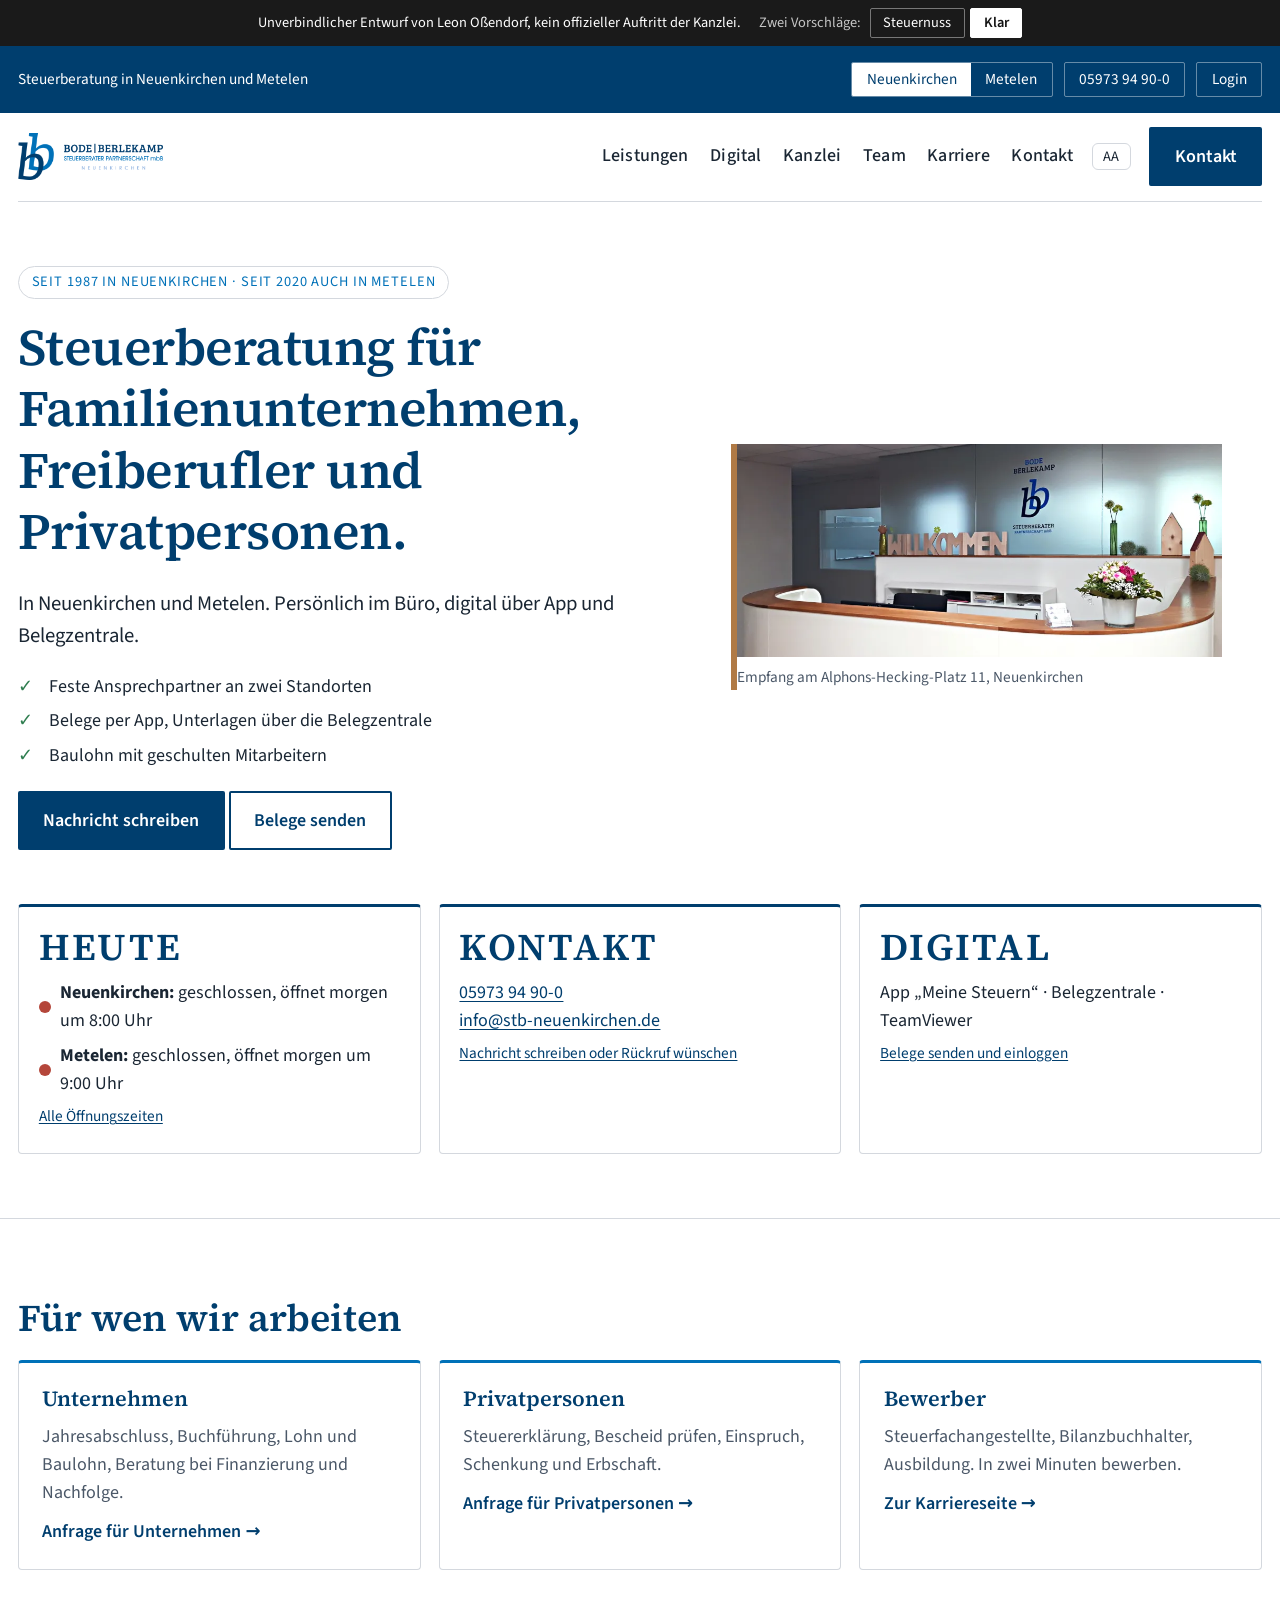
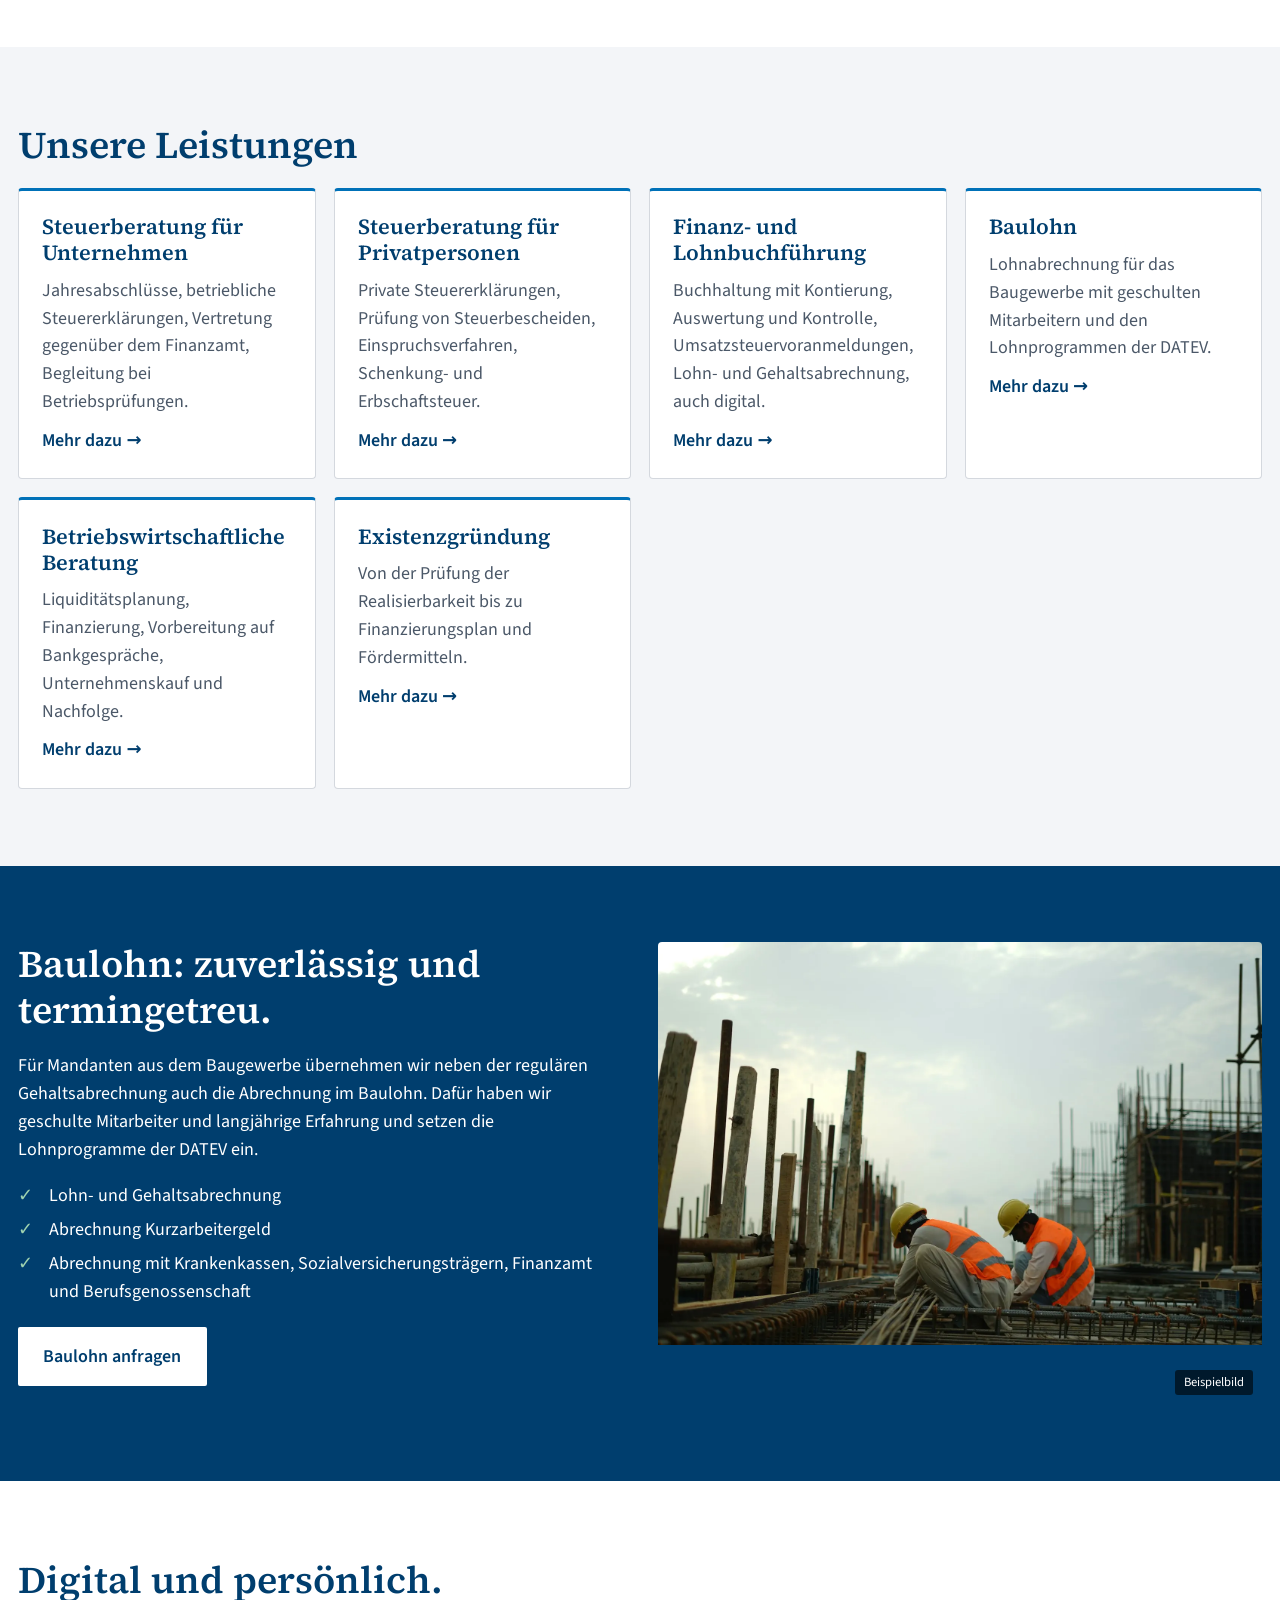
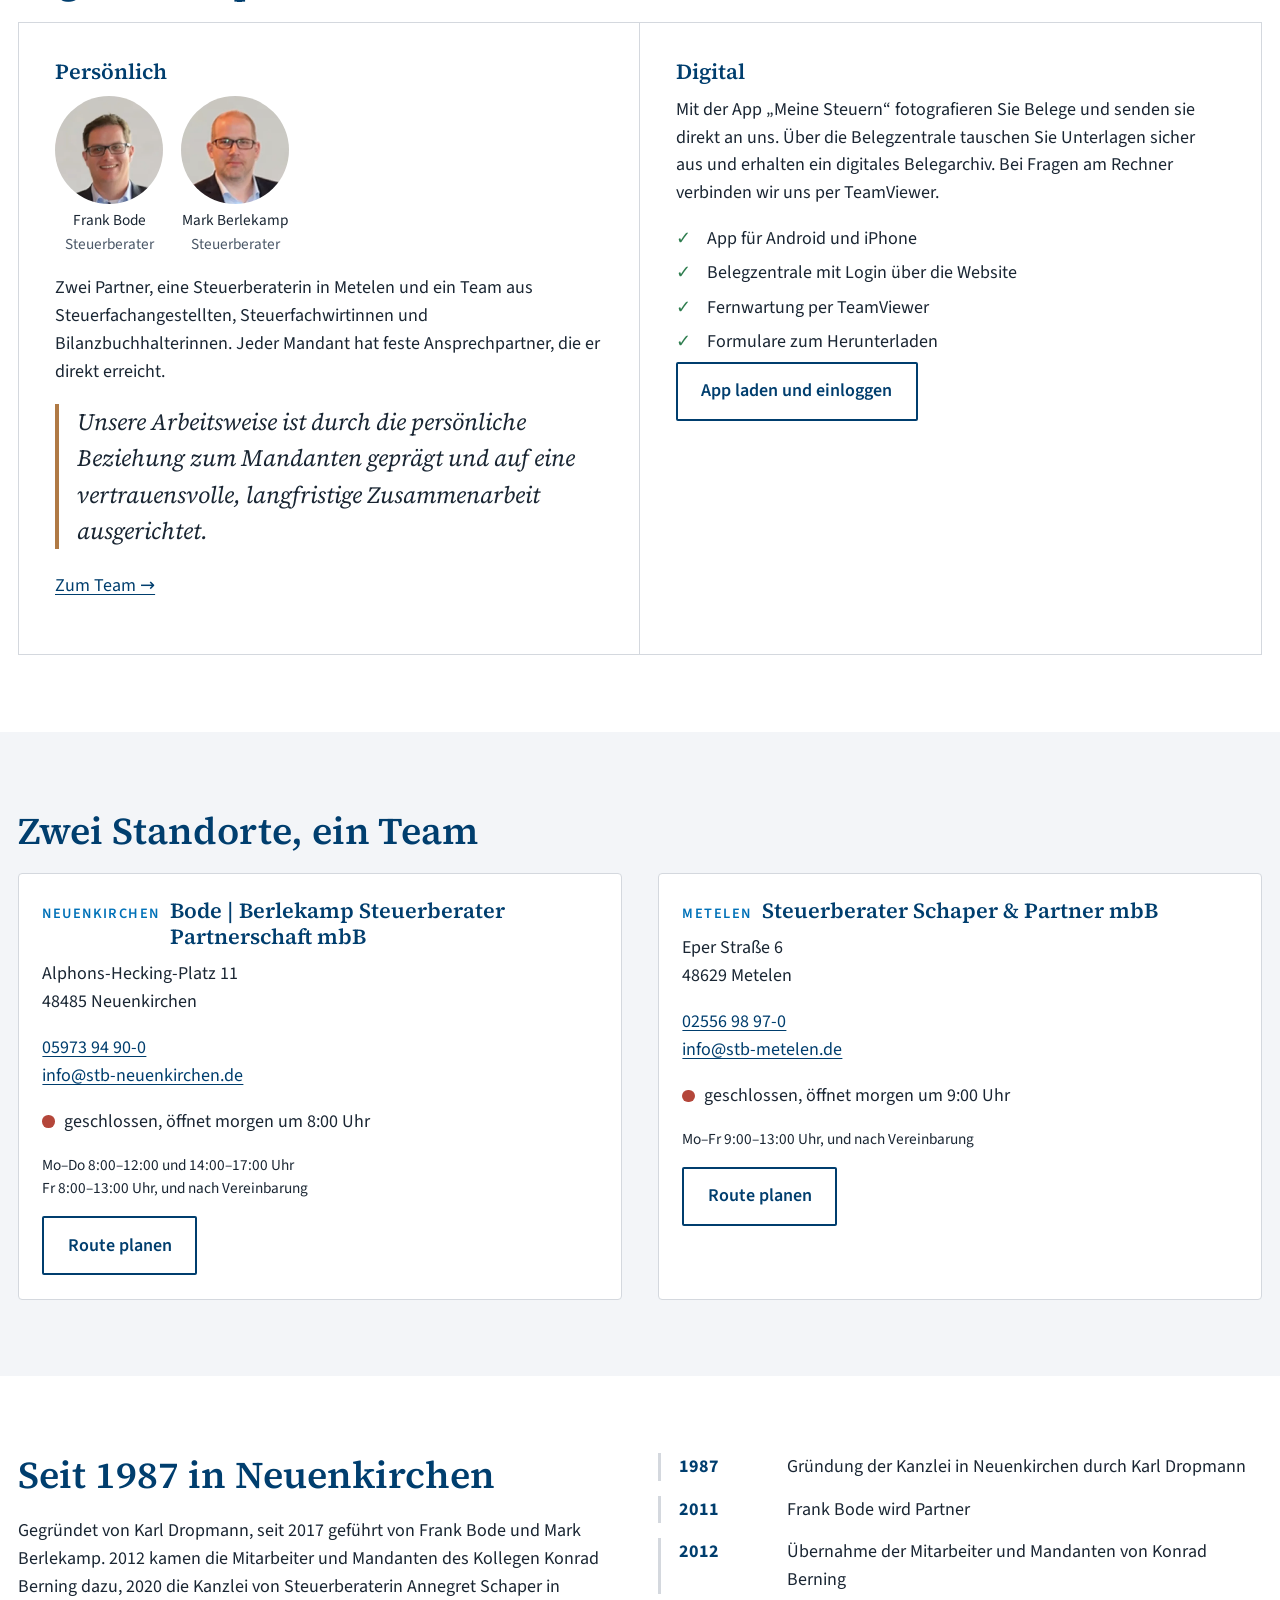
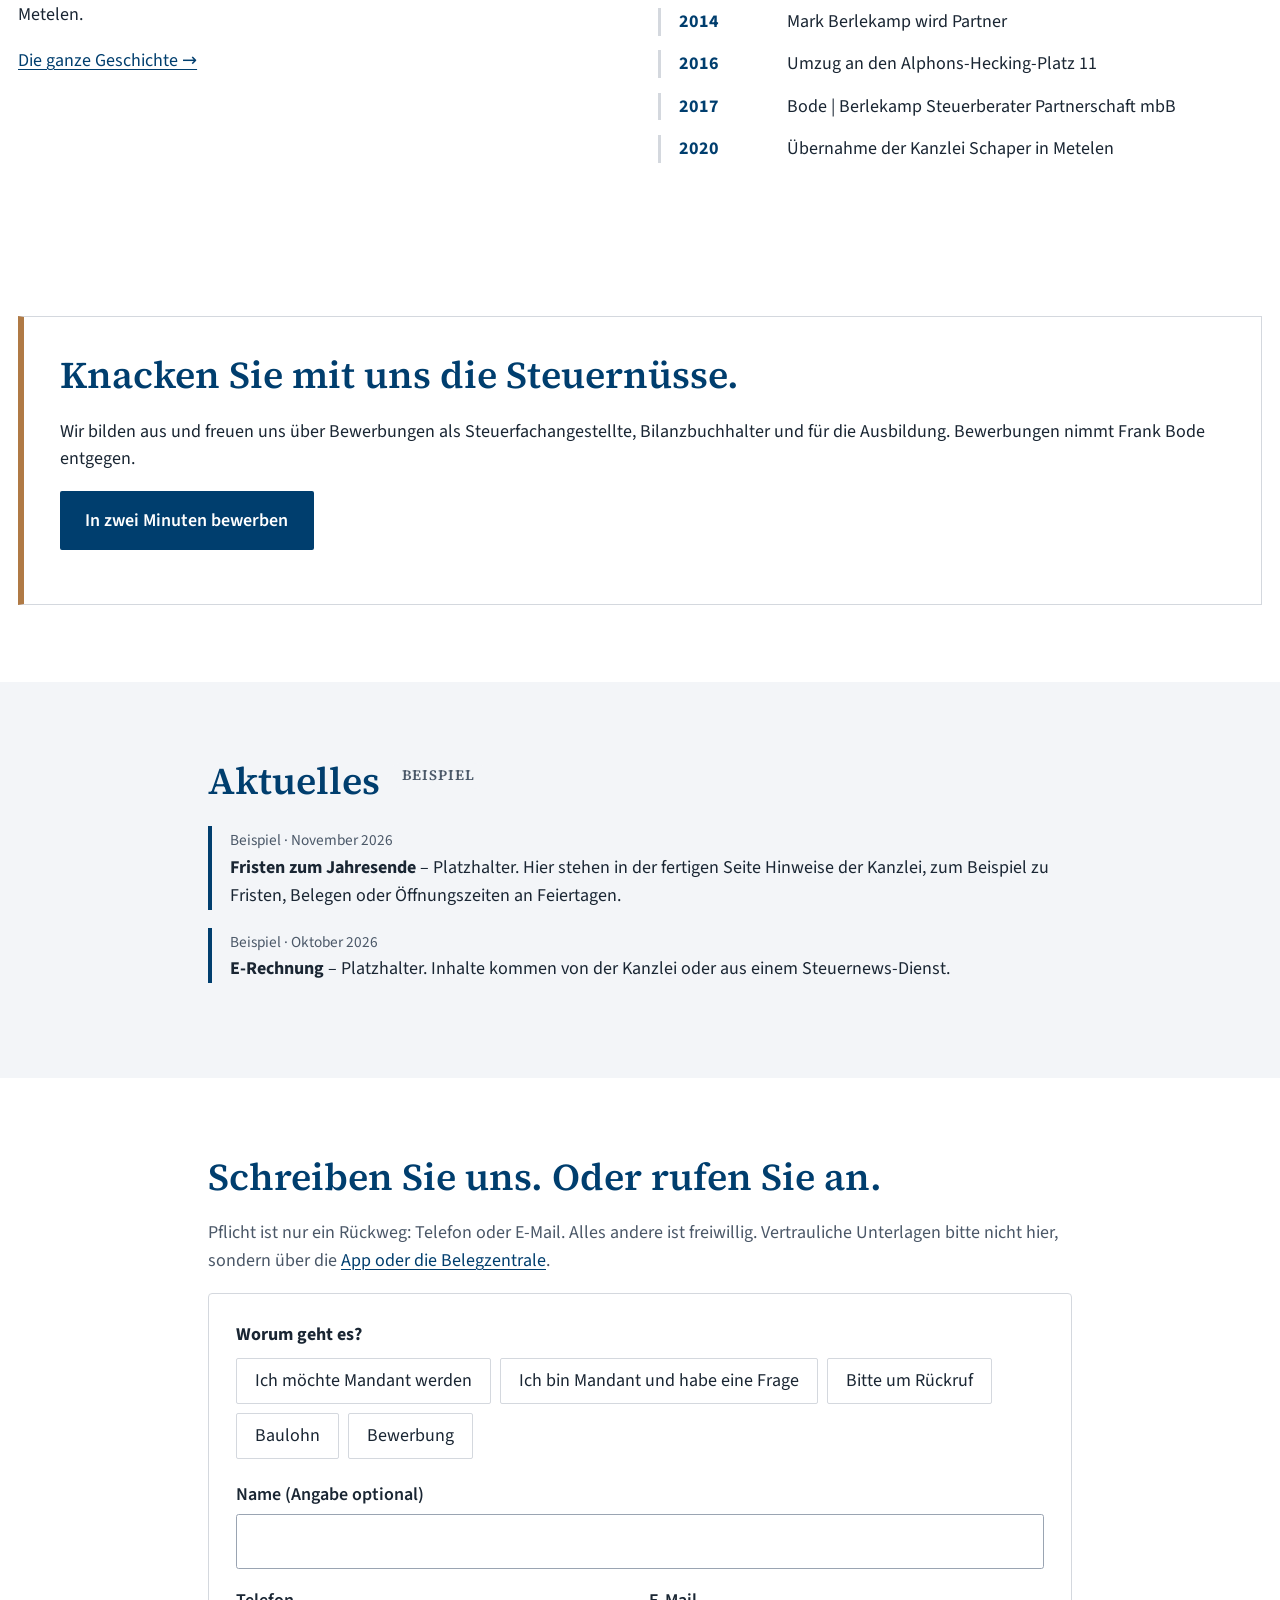
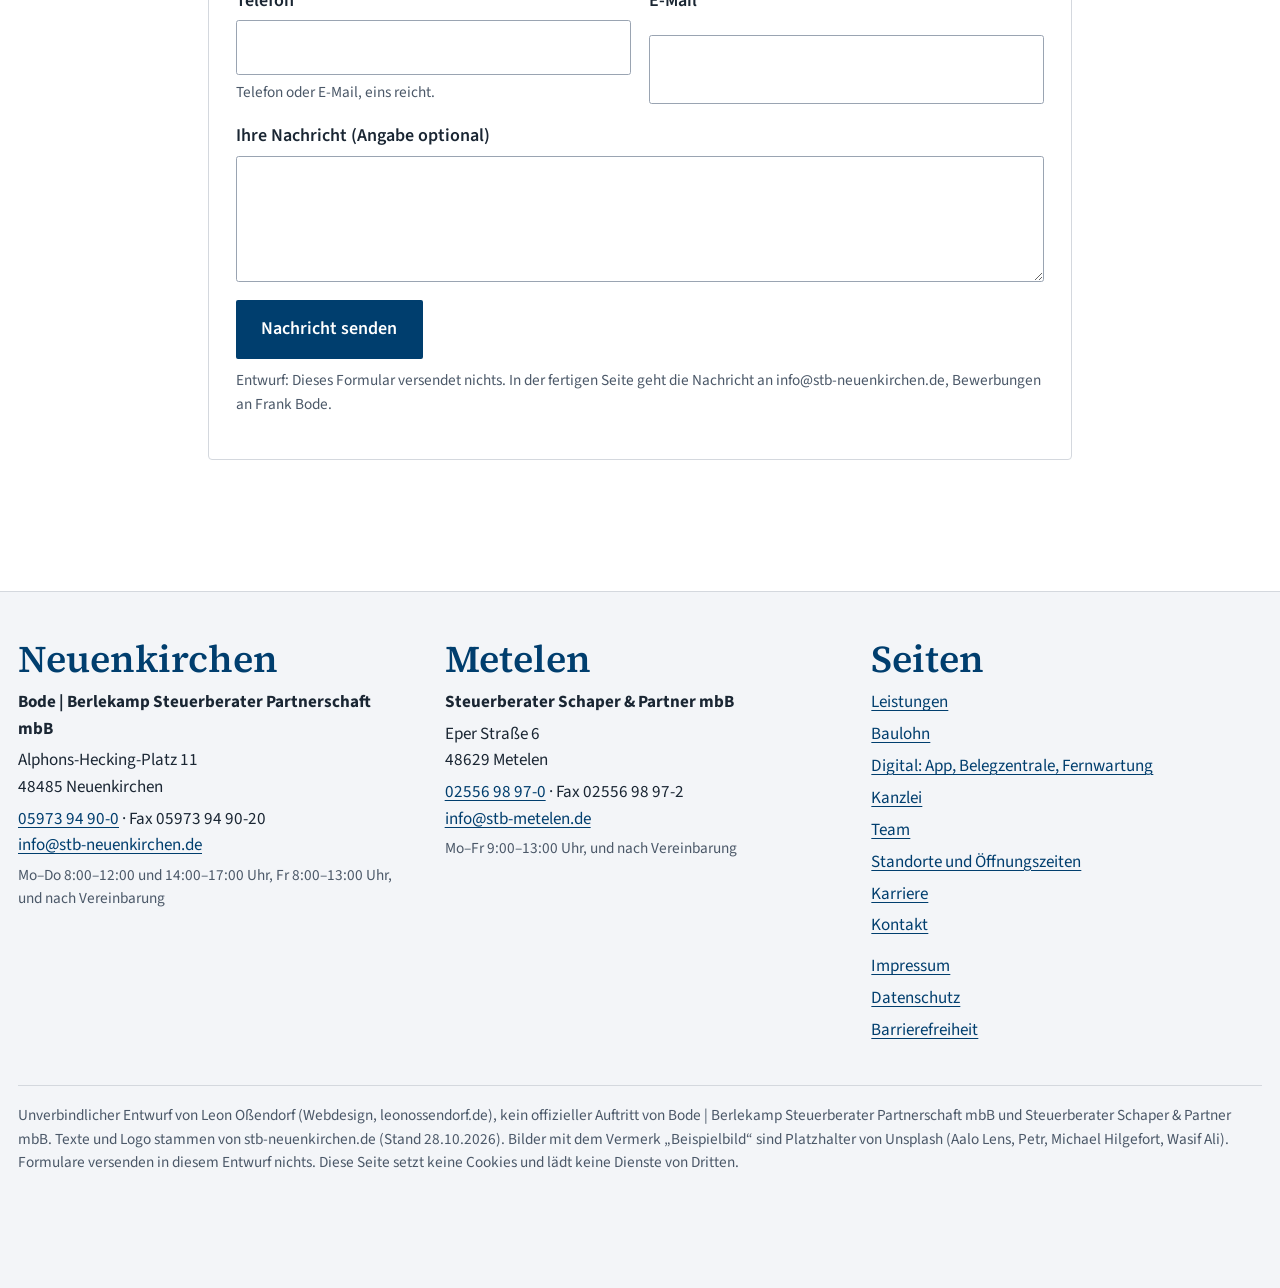
==== index.html @ 7ed901d6 "Entwurf Bode | Berlekamp: zwei Designs (Steuernuss, Klar) mit Schalter, 12 Seiten, barrierefrei Co-A" ====
<!doctype html>
<html lang="de-DE" data-design="klar" data-standort="neuenkirchen">
<head>
<meta charset="utf-8">
<meta name="viewport" content="width=device-width, initial-scale=1">
<title>Steuerberatung in Neuenkirchen und Metelen · Bode | Berlekamp Steuerberater (Entwurf)</title>
<meta name="description" content="Entwurf: Bode | Berlekamp Steuerberater Partnerschaft mbB, Neuenkirchen, und Steuerberater Schaper & Partner mbB, Metelen. Steuerberatung für Familienunternehmen, Freiberufler und Privatpersonen.">
<meta name="robots" content="noindex,nofollow">
<link rel="icon" href="img/favicon.png" type="image/png">
<link rel="stylesheet" href="css/base.css">
<link rel="stylesheet" href="css/klar.css">
<link rel="stylesheet" href="css/nuss.css">
<script src="js/design.js"></script>
</head>
<body>
<a class="skip" href="#inhalt">Zum Inhalt springen</a>
<div class="entwurf" role="region" aria-label="Hinweis zum Entwurf">
  <span>Unverbindlicher Entwurf von Leon Oßendorf, kein offizieller Auftritt der Kanzlei.</span>
  <span class="schalter" role="group" aria-label="Design wählen"><span>Zwei Vorschläge:</span>
    <button type="button" data-design-wahl="nuss" aria-pressed="false">Steuernuss</button>
    <button type="button" data-design-wahl="klar" aria-pressed="true">Klar</button></span>
</div>
<header class="kopf">
  <div class="kopf-oben"><div class="wrap kopf-oben">
    <span class="claim">Steuerberatung in Neuenkirchen und Metelen</span>
    <div class="rechts">
      <div class="standort-wahl" role="group" aria-label="Standort wählen">
        <button type="button" data-standort-wahl="neuenkirchen" aria-pressed="true">Neuenkirchen</button>
        <button type="button" data-standort-wahl="metelen" aria-pressed="false">Metelen</button>
      </div>
      <a class="chip" href="tel:+4959739490" data-tel>05973 94 90-0</a>
      <a class="chip" href="digital.html#login">Login</a>
    </div>
  </div></div>
  <div class="wrap kopf-haupt">
    <a class="logo" href="index.html" aria-label="Zur Startseite">
      <img class="marke" src="img/logo-marke.png" alt="" width="120" height="158">
      <img class="wort" src="img/wortmarke-neuenkirchen.png" alt="Bode | Berlekamp Steuerberater Partnerschaft mbB, Neuenkirchen" data-wortmarke width="330" height="90">
    </a>
    <nav class="nav" id="hauptmenu" aria-label="Hauptmenü"><ul><li><a href="leistungen.html">Leistungen</a></li><li><a href="digital.html">Digital</a></li><li><a href="kanzlei.html">Kanzlei</a></li><li><a href="team.html">Team</a></li><li><a href="karriere.html">Karriere</a></li><li><a href="kontakt.html">Kontakt</a></li></ul></nav>
    <button type="button" class="schrift" aria-pressed="false" title="Schrift größer">A<span class="nur-vorleser"> Schrift größer</span>A</button>
    <a class="btn btn-haupt" href="kontakt.html">Kontakt</a>
    <button type="button" class="menu-knopf" aria-expanded="false" aria-controls="hauptmenu">Menü</button>
  </div>
</header>
<main id="inhalt" tabindex="-1">

<section class="hero" aria-labelledby="hero-h"><div class="wrap hero-innen">
  <div>
    <span class="label">Seit 1987 in Neuenkirchen · seit 2020 auch in Metelen</span>
    <h1 id="hero-h"><span data-only="klar">Steuerberatung für Familienunternehmen, Freiberufler und Privatpersonen.</span><span data-only="nuss">Wir knacken <em>Ihre Steuernuss.</em></span></h1>
    <p class="gross"><span data-only="klar">In Neuenkirchen und Metelen. Persönlich im Büro, digital über App und Belegzentrale.</span><span data-only="nuss">Steuerberatung für Familienunternehmen, Freiberufler und Privatpersonen in Neuenkirchen und Metelen. Persönlich im Büro, digital über App und Belegzentrale.</span></p>
    <ul class="haken"><li>Feste Ansprechpartner an zwei Standorten</li><li>Belege per App, Unterlagen über die Belegzentrale</li><li>Baulohn mit geschulten Mitarbeitern</li></ul>
    <p style="margin-top:1.2rem"><a class="btn" href="kontakt.html">Nachricht schreiben</a> <a class="btn btn-zweit" href="digital.html">Belege senden</a></p>
  </div>
  <figure class="hero-bild"><span class="hand" data-only="nuss" aria-hidden="true">Willkommen!</span><picture><source srcset="img/empfang.webp" type="image/webp"><img src="img/empfang.jpg" alt="Empfang der Kanzlei in Neuenkirchen mit Holzbuchstaben „Willkommen“ und dem Logo an der Wand" width="920" height="404"></picture><figcaption>Empfang am Alphons-Hecking-Platz 11, Neuenkirchen</figcaption>
  <div data-only="nuss"><svg class="hoernchen-hero" viewBox="0 0 220 220" role="img" aria-label="Eichhörnchen mit Brille hält eine Nuss">
<path d="M150 170c42-6 62-40 52-82-6-26-24-44-44-50 14 18 20 40 12 64-6 18-18 30-32 34" fill="#a0672d"/>
<path d="M156 160c30-8 44-36 36-68-4-16-12-30-24-38 6 18 8 38 0 56-6 14-16 24-28 30" fill="#c4703a"/>
<ellipse cx="104" cy="150" rx="46" ry="52" fill="#a0672d"/>
<ellipse cx="96" cy="160" rx="26" ry="36" fill="#f1dcb9"/>
<ellipse cx="80" cy="200" rx="18" ry="8" fill="#5b3a1e"/>
<ellipse cx="124" cy="202" rx="18" ry="8" fill="#5b3a1e"/>
<path d="M62 52l-8-30 26 18zM112 50l10-30-26 16z" fill="#a0672d"/>
<path d="M63 50l-4-18 15 11zM109 48l6-18-15 10z" fill="#e9a37a"/>
<circle cx="86" cy="80" r="36" fill="#a0672d"/>
<ellipse cx="80" cy="98" rx="22" ry="14" fill="#f1dcb9"/>
<ellipse cx="54" cy="94" rx="7" ry="5" fill="#3b2714"/>
<path d="M60 102c6 5 14 6 20 2" fill="none" stroke="#3b2714" stroke-width="2.2" stroke-linecap="round"/>
<g fill="none" stroke="#1a1a1a" stroke-width="3.2"><circle cx="70" cy="78" r="12"/><circle cx="102" cy="78" r="12"/><path d="M82 78h8M114 76l10-4M58 76l-8-3"/></g>
<circle cx="71" cy="79" r="4.5" fill="#1a1a1a"/><circle cx="103" cy="79" r="4.5" fill="#1a1a1a"/>
<circle cx="72.5" cy="77.5" r="1.4" fill="#fff"/><circle cx="104.5" cy="77.5" r="1.4" fill="#fff"/>
<path d="M68 128c-10 4-16 14-10 22 6 6 16 2 22-4" fill="#a0672d"/>
<path d="M118 128c10 4 16 14 10 22-6 6-16 2-22-4" fill="#a0672d"/>
<g class="nuss"><ellipse cx="93" cy="142" rx="14" ry="17" fill="#c4873f"/><path d="M78 136c0-8 7-13 15-13s15 5 15 13c0 1.5-1 2.5-2.5 2.5h-25c-1.5 0-2.5-1-2.5-2.5z" fill="#5b3a1e"/><path d="M93 123v-7" stroke="#5b3a1e" stroke-width="3" stroke-linecap="round"/></g>
</svg></div></figure>
</div>
<div class="wrap felder">
  <div class="feld"><h2>Heute</h2><p class="status" data-status="neuenkirchen"><span><strong>Neuenkirchen:</strong> <span class="status-text">…</span></span></p><p class="status" data-status="metelen"><span><strong>Metelen:</strong> <span class="status-text">…</span></span></p><p class="klein"><a href="standorte.html">Alle Öffnungszeiten</a></p></div>
  <div class="feld"><h2>Kontakt</h2><p><a href="tel:+4959739490" data-tel>05973 94 90-0</a><br><a href="mailto:info@stb-neuenkirchen.de" data-mail>info@stb-neuenkirchen.de</a></p><p class="klein"><a href="kontakt.html">Nachricht schreiben oder Rückruf wünschen</a></p></div>
  <div class="feld"><h2>Digital</h2><p>App „Meine Steuern“ · Belegzentrale · TeamViewer</p><p class="klein"><a href="digital.html">Belege senden und einloggen</a></p></div>
</div></section>

<section class="abschnitt" aria-labelledby="wege-h"><div class="wrap">
  <span class="ueberzeile" data-only="nuss">Welche Nuss bringen Sie mit?</span>
  <h2 id="wege-h"><span data-only="klar">Für wen wir arbeiten</span><span data-only="nuss">Drei Wege zu uns</span></h2>
  <div class="kacheln">
    <a class="kachel" href="kontakt.html?thema=mandant"><h3>Unternehmen</h3><p>Jahresabschluss, Buchführung, Lohn und Baulohn, Beratung bei Finanzierung und Nachfolge.</p><span class="pfeil">Anfrage für Unternehmen →</span></a>
    <a class="kachel" href="kontakt.html?thema=mandant"><h3>Privatpersonen</h3><p>Steuererklärung, Bescheid prüfen, Einspruch, Schenkung und Erbschaft.</p><span class="pfeil">Anfrage für Privatpersonen →</span></a>
    <a class="kachel" href="karriere.html"><h3>Bewerber</h3><p>Steuerfachangestellte, Bilanzbuchhalter, Ausbildung. In zwei Minuten bewerben.</p><span class="pfeil">Zur Karriereseite →</span></a>
  </div>
</div></section>

<section class="abschnitt abschnitt-grau" aria-labelledby="leist-h"><div class="wrap">
  <h2 id="leist-h"><span data-only="klar">Unsere Leistungen</span><span data-only="nuss">Welche Steuernuss dürfen wir für Sie knacken?</span></h2>
  <div class="kacheln"><a class="kachel" href="leistungen.html#unternehmen"><h3>Steuerberatung für Unternehmen</h3><p>Jahresabschlüsse, betriebliche Steuererklärungen, Vertretung gegenüber dem Finanzamt, Begleitung bei Betriebsprüfungen.</p><span class="pfeil">Mehr dazu →</span></a><a class="kachel" href="leistungen.html#privat"><h3>Steuerberatung für Privatpersonen</h3><p>Private Steuererklärungen, Prüfung von Steuerbescheiden, Einspruchsverfahren, Schenkung- und Erbschaftsteuer.</p><span class="pfeil">Mehr dazu →</span></a><a class="kachel" href="leistungen.html#buchfuehrung"><h3>Finanz- und Lohnbuchführung</h3><p>Buchhaltung mit Kontierung, Auswertung und Kontrolle, Umsatzsteuervoranmeldungen, Lohn- und Gehaltsabrechnung, auch digital.</p><span class="pfeil">Mehr dazu →</span></a><a class="kachel" href="baulohn.html"><h3>Baulohn</h3><p>Lohnabrechnung für das Baugewerbe mit geschulten Mitarbeitern und den Lohnprogrammen der DATEV.</p><span class="pfeil">Mehr dazu →</span></a><a class="kachel" href="leistungen.html#beratung"><h3>Betriebswirtschaftliche Beratung</h3><p>Liquiditätsplanung, Finanzierung, Vorbereitung auf Bankgespräche, Unternehmenskauf und Nachfolge.</p><span class="pfeil">Mehr dazu →</span></a><a class="kachel" href="leistungen.html#gruendung"><h3>Existenzgründung</h3><p>Von der Prüfung der Realisierbarkeit bis zu Finanzierungsplan und Fördermitteln.</p><span class="pfeil">Mehr dazu →</span></a></div>
</div></section>

<section class="abschnitt abschnitt-blau" aria-labelledby="bau-h"><div class="wrap zweispaltig">
  <div>
    <h2 id="bau-h"><span data-only="klar">Baulohn: zuverlässig und termingetreu.</span><span data-only="nuss">Baulohn: eine harte Nuss. Wir knacken sie zuverlässig und termingetreu.</span></h2>
    <p>Für Mandanten aus dem Baugewerbe übernehmen wir neben der regulären Gehaltsabrechnung auch die Abrechnung im Baulohn. Dafür haben wir geschulte Mitarbeiter und langjährige Erfahrung und setzen die Lohnprogramme der DATEV ein.</p>
    <ul class="haken"><li>Lohn- und Gehaltsabrechnung</li><li>Abrechnung Kurzarbeitergeld</li><li>Abrechnung mit Krankenkassen, Sozialversicherungsträgern, Finanzamt und Berufsgenossenschaft</li></ul>
    <p style="margin-top:1.2rem"><a class="btn" href="baulohn.html">Baulohn anfragen</a></p>
  </div>
  <div class="bild-rund beispiel"><picture><source srcset="img/beispiel-baustelle.webp" type="image/webp"><img src="img/beispiel-baustelle.jpg" alt="Beispielbild: Bauarbeiter mit Helmen und Warnwesten auf einer Baustelle" width="1600" height="1067" loading="lazy"></picture></div>
</div></section>

<section class="abschnitt" aria-labelledby="dp-h"><div class="wrap">
  <h2 id="dp-h">Digital und persönlich.</h2>
  <div class="digital-persoenlich">
    <div><h3>Persönlich</h3><div class="partner-bilder">
  <figure><picture><source srcset="img/frank-bode.webp" type="image/webp"><img src="img/frank-bode.jpg" alt="Frank Bode" width="400" height="400" loading="lazy"></picture><figcaption>Frank Bode<br><span class="leise">Steuerberater</span></figcaption></figure>
  <figure><picture><source srcset="img/mark-berlekamp.webp" type="image/webp"><img src="img/mark-berlekamp.jpg" alt="Mark Berlekamp" width="400" height="400" loading="lazy"></picture><figcaption>Mark Berlekamp<br><span class="leise">Steuerberater</span></figcaption></figure>
</div><p>Zwei Partner, eine Steuerberaterin in Metelen und ein Team aus Steuerfachangestellten, Steuerfachwirtinnen und Bilanzbuchhalterinnen. Jeder Mandant hat feste Ansprechpartner, die er direkt erreicht.</p><p class="zitat">Unsere Arbeitsweise ist durch die persönliche Beziehung zum Mandanten geprägt und auf eine vertrauensvolle, langfristige Zusammenarbeit ausgerichtet.</p><p><a href="team.html">Zum Team →</a></p></div>
    <div><h3>Digital</h3><p>Mit der App „Meine Steuern“ fotografieren Sie Belege und senden sie direkt an uns. Über die Belegzentrale tauschen Sie Unterlagen sicher aus und erhalten ein digitales Belegarchiv. Bei Fragen am Rechner verbinden wir uns per TeamViewer.</p><ul class="haken"><li>App für Android und iPhone</li><li>Belegzentrale mit Login über die Website</li><li>Fernwartung per TeamViewer</li><li>Formulare zum Herunterladen</li></ul><p><a class="btn btn-zweit" href="digital.html">App laden und einloggen</a></p></div>
  </div>
</div></section>

<section class="abschnitt abschnitt-grau" aria-labelledby="orte-h"><div class="wrap">
  <h2 id="orte-h">Zwei Standorte, ein Team</h2>
  <div class="zweispaltig">
  <div class="karte standort-karte"><h3><span class="ort">Neuenkirchen</span> Bode | Berlekamp Steuerberater Partnerschaft mbB</h3><address><p>Alphons-Hecking-Platz 11<br>48485 Neuenkirchen</p><p><a href="tel:+4959739490">05973 94 90-0</a><br><a href="mailto:info@stb-neuenkirchen.de">info@stb-neuenkirchen.de</a></p></address><p class="status" data-status="neuenkirchen"><span class="status-text">…</span></p><p class="klein">Mo–Do 8:00–12:00 und 14:00–17:00 Uhr<br>Fr 8:00–13:00 Uhr, und nach Vereinbarung</p><a class="btn btn-zweit" href="https://www.google.com/maps/dir/?api=1&destination=Alphons-Hecking-Platz+11,+48485+Neuenkirchen" rel="noopener">Route planen</a></div>
  <div class="karte standort-karte"><h3><span class="ort">Metelen</span> Steuerberater Schaper &amp; Partner mbB</h3><address><p>Eper Straße 6<br>48629 Metelen</p><p><a href="tel:+4925569897">02556 98 97-0</a><br><a href="mailto:info@stb-metelen.de">info@stb-metelen.de</a></p></address><p class="status" data-status="metelen"><span class="status-text">…</span></p><p class="klein">Mo–Fr 9:00–13:00 Uhr, und nach Vereinbarung</p><a class="btn btn-zweit" href="https://www.google.com/maps/dir/?api=1&destination=Eper+Stra%C3%9Fe+6,+48629+Metelen" rel="noopener">Route planen</a></div>
</div>
</div></section>

<section class="abschnitt" aria-labelledby="chronik-h"><div class="wrap zweispaltig">
  <div><h2 id="chronik-h">Seit 1987 in Neuenkirchen</h2><p>Gegründet von Karl Dropmann, seit 2017 geführt von Frank Bode und Mark Berlekamp. 2012 kamen die Mitarbeiter und Mandanten des Kollegen Konrad Berning dazu, 2020 die Kanzlei von Steuerberaterin Annegret Schaper in Metelen.</p><p><a href="kanzlei.html">Die ganze Geschichte →</a></p></div>
  <ol class="zeitleiste sauber">
    <li><span class="jahr">1987</span><span>Gründung der Kanzlei in Neuenkirchen durch Karl Dropmann</span></li>
    <li><span class="jahr">2011</span><span>Frank Bode wird Partner</span></li>
    <li><span class="jahr">2012</span><span>Übernahme der Mitarbeiter und Mandanten von Konrad Berning</span></li>
    <li><span class="jahr">2014</span><span>Mark Berlekamp wird Partner</span></li>
    <li><span class="jahr">2016</span><span>Umzug an den Alphons-Hecking-Platz 11</span></li>
    <li><span class="jahr">2017</span><span>Bode | Berlekamp Steuerberater Partnerschaft mbB</span></li>
    <li><span class="jahr">2020</span><span>Übernahme der Kanzlei Schaper in Metelen</span></li>
  </ol>
</div></section>

<section class="abschnitt" aria-labelledby="job-h"><div class="wrap">
  <div class="karriere-teaser">
    <div><span class="ueberzeile" data-only="nuss">Karriere</span><h2 id="job-h"><span data-only="klar">Knacken Sie mit uns die Steuernüsse.</span><span data-only="nuss">Knacken Sie mit uns die Steuernüsse!</span></h2><p>Wir bilden aus und freuen uns über Bewerbungen als Steuerfachangestellte, Bilanzbuchhalter und für die Ausbildung. Bewerbungen nimmt Frank Bode entgegen.</p><p><a class="btn" href="karriere.html">In zwei Minuten bewerben</a></p></div>
    <div data-only="nuss"><svg class="hoernchen-karriere" viewBox="0 0 220 220" role="img" aria-label="Eichhörnchen mit Brille, das auf das Bewerbungsformular zeigt">
<path d="M150 170c42-6 62-40 52-82-6-26-24-44-44-50 14 18 20 40 12 64-6 18-18 30-32 34" fill="#a0672d"/>
<path d="M156 160c30-8 44-36 36-68-4-16-12-30-24-38 6 18 8 38 0 56-6 14-16 24-28 30" fill="#c4703a"/>
<ellipse cx="104" cy="150" rx="46" ry="52" fill="#a0672d"/>
<ellipse cx="96" cy="160" rx="26" ry="36" fill="#f1dcb9"/>
<ellipse cx="80" cy="200" rx="18" ry="8" fill="#5b3a1e"/>
<ellipse cx="124" cy="202" rx="18" ry="8" fill="#5b3a1e"/>
<path d="M62 52l-8-30 26 18zM112 50l10-30-26 16z" fill="#a0672d"/>
<path d="M63 50l-4-18 15 11zM109 48l6-18-15 10z" fill="#e9a37a"/>
<circle cx="86" cy="80" r="36" fill="#a0672d"/>
<ellipse cx="80" cy="98" rx="22" ry="14" fill="#f1dcb9"/>
<ellipse cx="54" cy="94" rx="7" ry="5" fill="#3b2714"/>
<path d="M60 102c6 5 14 6 20 2" fill="none" stroke="#3b2714" stroke-width="2.2" stroke-linecap="round"/>
<g fill="none" stroke="#1a1a1a" stroke-width="3.2"><circle cx="70" cy="78" r="12"/><circle cx="102" cy="78" r="12"/><path d="M82 78h8M114 76l10-4M58 76l-8-3"/></g>
<circle cx="71" cy="79" r="4.5" fill="#1a1a1a"/><circle cx="103" cy="79" r="4.5" fill="#1a1a1a"/>
<circle cx="72.5" cy="77.5" r="1.4" fill="#fff"/><circle cx="104.5" cy="77.5" r="1.4" fill="#fff"/>
<path d="M68 128c-10 4-16 14-10 22 6 6 16 2 22-4" fill="#a0672d"/>
<path d="M118 128c10 4 16 14 10 22-6 6-16 2-22-4" fill="#a0672d"/>
<g class="nuss"><ellipse cx="93" cy="142" rx="14" ry="17" fill="#c4873f"/><path d="M78 136c0-8 7-13 15-13s15 5 15 13c0 1.5-1 2.5-2.5 2.5h-25c-1.5 0-2.5-1-2.5-2.5z" fill="#5b3a1e"/><path d="M93 123v-7" stroke="#5b3a1e" stroke-width="3" stroke-linecap="round"/></g>
</svg></div>
  </div>
</div></section>

<section class="abschnitt abschnitt-grau" aria-labelledby="akt-h"><div class="wrap-schmal">
  <h2 id="akt-h">Aktuelles <span class="label" style="vertical-align:middle">Beispiel</span></h2>
  <div class="aktuell"><time datetime="2026-11">Beispiel · November 2026</time><p><strong>Fristen zum Jahresende</strong> – Platzhalter. Hier stehen in der fertigen Seite Hinweise der Kanzlei, zum Beispiel zu Fristen, Belegen oder Öffnungszeiten an Feiertagen.</p></div>
  <div class="aktuell"><time datetime="2026-10">Beispiel · Oktober 2026</time><p><strong>E-Rechnung</strong> – Platzhalter. Inhalte kommen von der Kanzlei oder aus einem Steuernews-Dienst.</p></div>
</div></section>

<section class="abschnitt" id="kontakt" aria-labelledby="kontakt-h"><div class="wrap-schmal">
  <h2 id="kontakt-h">Schreiben Sie uns. Oder rufen Sie an.</h2>
  <p class="leise">Pflicht ist nur ein Rückweg: Telefon oder E-Mail. Alles andere ist freiwillig. Vertrauliche Unterlagen bitte nicht hier, sondern über die <a href="digital.html">App oder die Belegzentrale</a>.</p>
  <form class="formular" data-demo novalidate>
    <fieldset><legend>Worum geht es?</legend>
      <div class="chips">
        <label><input type="radio" name="thema" value="mandant"> Ich möchte Mandant werden</label>
        <label><input type="radio" name="thema" value="frage"> Ich bin Mandant und habe eine Frage</label>
        <label><input type="radio" name="thema" value="rueckruf"> Bitte um Rückruf</label>
        <label><input type="radio" name="thema" value="baulohn"> Baulohn</label>
        <label><input type="radio" name="thema" value="bewerbung"> Bewerbung</label>
      </div>
    </fieldset>
    <fieldset data-zeig="mandant baulohn"><legend>Ich bin …</legend>
      <div class="chips"><label><input type="radio" name="art" value="unternehmen"> Unternehmen</label><label><input type="radio" name="art" value="freiberufler"> Freiberufler</label><label><input type="radio" name="art" value="privat"> Privatperson</label></div>
    </fieldset>
    <fieldset data-zeig="bewerbung"><legend>Ich bewerbe mich als …</legend>
      <div class="chips"><label><input type="radio" name="stelle" value="stfa"> Steuerfachangestellte/r</label><label><input type="radio" name="stelle" value="bibu"> Bilanzbuchhalter/in</label><label><input type="radio" name="stelle" value="azubi"> Auszubildende/r</label><label><input type="radio" name="stelle" value="initiativ"> Initiativ</label></div>
    </fieldset>
    <div class="feldzeile" data-zeig="baulohn"><label for="f-beschaeftigte">Wie viele Beschäftigte rechnen Sie ab? (Angabe optional)</label><div class="schieber"><input type="range" id="f-beschaeftigte" name="beschaeftigte" min="1" max="100" value="12"><output for="f-beschaeftigte">12</output></div></div>
    <fieldset data-zeig="mandant frage rueckruf baulohn"><legend>Welcher Standort passt Ihnen? (Angabe optional)</legend>
      <div class="chips"><label><input type="radio" name="standort" value="neuenkirchen"> Neuenkirchen</label><label><input type="radio" name="standort" value="metelen"> Metelen</label><label><input type="radio" name="standort" value="egal"> Egal</label></div>
    </fieldset>
    <fieldset data-zeig="rueckruf"><legend>Wann passt der Rückruf?</legend>
      <div class="chips"><label><input type="radio" name="zeit" value="vormittags"> Vormittags</label><label><input type="radio" name="zeit" value="nachmittags"> Nachmittags</label><label><input type="radio" name="zeit" value="egal"> Egal</label></div>
    </fieldset>
    <div class="feldzeile"><label for="f-name">Name (Angabe optional)</label><input id="f-name" name="name" type="text" autocomplete="name"></div>
    <div class="zwei">
      <div class="feldzeile"><label for="f-tel">Telefon</label><input id="f-tel" name="telefon" type="tel" autocomplete="tel" inputmode="tel"><span class="hinweis">Telefon oder E-Mail, eins reicht.</span></div>
      <div class="feldzeile"><label for="f-mail">E-Mail</label><input id="f-mail" name="email" type="email" autocomplete="email"></div>
    </div>
    <div class="feldzeile" data-zeig="bewerbung"><label for="f-start">Frühester Start (Angabe optional)</label><input id="f-start" name="start" type="text" placeholder="z. B. 1. August 2027"></div>
    <div class="feldzeile" data-zeig="bewerbung"><label for="f-cv">Lebenslauf anhängen (Angabe optional)</label><input id="f-cv" name="lebenslauf" type="file" accept=".pdf,.jpg,.png"></div>
    <div class="feldzeile"><label for="f-text">Ihre Nachricht (Angabe optional)</label><textarea id="f-text" name="nachricht"></textarea></div>
    <p class="fehler" role="alert" hidden></p>
    <button class="btn" type="submit">Nachricht senden</button>
    <p class="demo-hinweis">Entwurf: Dieses Formular versendet nichts. In der fertigen Seite geht die Nachricht an info@stb-neuenkirchen.de, Bewerbungen an Frank Bode.</p>
  </form>
</div></section>

</main>
<footer class="fuss"><div class="wrap">
  <div class="spalten">
    <div><h2>Neuenkirchen</h2><address><p><strong>Bode | Berlekamp Steuerberater Partnerschaft mbB</strong></p><p>Alphons-Hecking-Platz 11<br>48485 Neuenkirchen</p><p><a href="tel:+4959739490">05973 94 90-0</a> · Fax 05973 94 90-20<br><a href="mailto:info@stb-neuenkirchen.de">info@stb-neuenkirchen.de</a></p></address><p class="klein leise">Mo–Do 8:00–12:00 und 14:00–17:00 Uhr, Fr 8:00–13:00 Uhr, und nach Vereinbarung</p></div>
    <div><h2>Metelen</h2><address><p><strong>Steuerberater Schaper &amp; Partner mbB</strong></p><p>Eper Straße 6<br>48629 Metelen</p><p><a href="tel:+4925569897">02556 98 97-0</a> · Fax 02556 98 97-2<br><a href="mailto:info@stb-metelen.de">info@stb-metelen.de</a></p></address><p class="klein leise">Mo–Fr 9:00–13:00 Uhr, und nach Vereinbarung</p></div>
    <div><h2>Seiten</h2><ul><li><a href="leistungen.html">Leistungen</a></li><li><a href="baulohn.html">Baulohn</a></li><li><a href="digital.html">Digital: App, Belegzentrale, Fernwartung</a></li><li><a href="kanzlei.html">Kanzlei</a></li><li><a href="team.html">Team</a></li><li><a href="standorte.html">Standorte und Öffnungszeiten</a></li><li><a href="karriere.html">Karriere</a></li><li><a href="kontakt.html">Kontakt</a></li></ul><ul style="margin-top:.8rem"><li><a href="impressum.html">Impressum</a></li><li><a href="datenschutz.html">Datenschutz</a></li><li><a href="barrierefreiheit.html">Barrierefreiheit</a></li></ul></div>
  </div>
  <div data-only="nuss" style="margin-top:1.5rem"><svg class="hoernchen-fuss" viewBox="0 0 220 220" role="img" aria-label="Eichhörnchen der Kanzlei">
<path d="M150 170c42-6 62-40 52-82-6-26-24-44-44-50 14 18 20 40 12 64-6 18-18 30-32 34" fill="#a0672d"/>
<path d="M156 160c30-8 44-36 36-68-4-16-12-30-24-38 6 18 8 38 0 56-6 14-16 24-28 30" fill="#c4703a"/>
<ellipse cx="104" cy="150" rx="46" ry="52" fill="#a0672d"/>
<ellipse cx="96" cy="160" rx="26" ry="36" fill="#f1dcb9"/>
<ellipse cx="80" cy="200" rx="18" ry="8" fill="#5b3a1e"/>
<ellipse cx="124" cy="202" rx="18" ry="8" fill="#5b3a1e"/>
<path d="M62 52l-8-30 26 18zM112 50l10-30-26 16z" fill="#a0672d"/>
<path d="M63 50l-4-18 15 11zM109 48l6-18-15 10z" fill="#e9a37a"/>
<circle cx="86" cy="80" r="36" fill="#a0672d"/>
<ellipse cx="80" cy="98" rx="22" ry="14" fill="#f1dcb9"/>
<ellipse cx="54" cy="94" rx="7" ry="5" fill="#3b2714"/>
<path d="M60 102c6 5 14 6 20 2" fill="none" stroke="#3b2714" stroke-width="2.2" stroke-linecap="round"/>
<g fill="none" stroke="#1a1a1a" stroke-width="3.2"><circle cx="70" cy="78" r="12"/><circle cx="102" cy="78" r="12"/><path d="M82 78h8M114 76l10-4M58 76l-8-3"/></g>
<circle cx="71" cy="79" r="4.5" fill="#1a1a1a"/><circle cx="103" cy="79" r="4.5" fill="#1a1a1a"/>
<circle cx="72.5" cy="77.5" r="1.4" fill="#fff"/><circle cx="104.5" cy="77.5" r="1.4" fill="#fff"/>
<path d="M68 128c-10 4-16 14-10 22 6 6 16 2 22-4" fill="#a0672d"/>
<path d="M118 128c10 4 16 14 10 22-6 6-16 2-22-4" fill="#a0672d"/>
<g class="nuss"><ellipse cx="93" cy="142" rx="14" ry="17" fill="#c4873f"/><path d="M78 136c0-8 7-13 15-13s15 5 15 13c0 1.5-1 2.5-2.5 2.5h-25c-1.5 0-2.5-1-2.5-2.5z" fill="#5b3a1e"/><path d="M93 123v-7" stroke="#5b3a1e" stroke-width="3" stroke-linecap="round"/></g>
</svg></div>
  <div class="entwurf-hinweis"><p>Unverbindlicher Entwurf von Leon Oßendorf (Webdesign, leonossendorf.de), kein offizieller Auftritt von Bode | Berlekamp Steuerberater Partnerschaft mbB und Steuerberater Schaper &amp; Partner mbB. Texte und Logo stammen von stb-neuenkirchen.de (Stand 28.10.2026). Bilder mit dem Vermerk „Beispielbild“ sind Platzhalter von Unsplash (Aalo Lens, Petr, Michael Hilgefort, Wasif Ali). Formulare versenden in diesem Entwurf nichts. Diese Seite setzt keine Cookies und lädt keine Dienste von Dritten.</p></div>
</div></footer>
<nav class="daumen" aria-label="Schnellkontakt"><a class="btn" href="tel:+4959739490" data-tel>05973 94 90-0</a><a class="btn btn-zweit" href="kontakt.html">Nachricht</a></nav>
<script src="js/main.js"></script>
</body>
</html>
---- css/base.css ----
/* Basis: Reset, Schriften, Barrierefreiheit, Formulare. Gilt für beide Designs. */
@font-face{font-family:"Source Sans 3";src:url("../fonts/source-sans-3-latin-wght-normal.woff2") format("woff2");font-weight:200 900;font-display:swap}
@font-face{font-family:"Source Serif 4";src:url("../fonts/source-serif-4-latin-wght-normal.woff2") format("woff2");font-weight:200 900;font-display:swap}
@font-face{font-family:"Source Serif 4";src:url("../fonts/source-serif-4-latin-wght-italic.woff2") format("woff2");font-weight:200 900;font-style:italic;font-display:swap}
@font-face{font-family:"Bitter";src:url("../fonts/bitter-latin.woff2") format("woff2");font-weight:400 700;font-display:swap}
@font-face{font-family:"Caveat";src:url("../fonts/caveat-latin.woff2") format("woff2");font-weight:500;font-display:swap}

*,*::before,*::after{box-sizing:border-box}
html{font-size:112.5%;-webkit-text-size-adjust:100%;scroll-behavior:smooth}
html.schrift-gross{font-size:131%}
@media (prefers-reduced-motion:reduce){html{scroll-behavior:auto}*{animation:none!important;transition:none!important}}
body{margin:0;line-height:1.55;-webkit-font-smoothing:antialiased;overflow-x:hidden}
img,svg,picture{max-width:100%;height:auto;display:block}
h1,h2,h3,h4{line-height:1.2;margin:0 0 .5em;overflow-wrap:break-word;hyphens:auto}
@media (max-width:480px){.label{white-space:normal;border-radius:12px;line-height:1.3}}
p,ul,ol{margin:0 0 1em}
ul.sauber,ol.sauber{list-style:none;padding:0;margin:0}
a{color:var(--link);text-decoration-thickness:.08em;text-underline-offset:.15em}
a:hover{text-decoration-thickness:.15em}
:focus-visible{outline:3px solid var(--fokus);outline-offset:3px;border-radius:2px}
button{font:inherit;cursor:pointer}
[hidden]{display:none!important}
.nur-vorleser{position:absolute!important;width:1px;height:1px;overflow:hidden;clip:rect(0 0 0 0);clip-path:inset(50%);white-space:nowrap}
.skip{position:absolute;left:.5rem;top:-4rem;padding:.6rem 1rem;background:#111;color:#fff;z-index:1000;border-radius:4px}
.skip:focus{top:.5rem}

/* Breite */
.wrap{width:min(100% - 2rem, 72rem);margin-inline:auto}
.wrap-schmal{width:min(100% - 2rem, 48rem);margin-inline:auto}
.abschnitt{padding-block:clamp(2.5rem,6vw,5rem)}

/* Entwurfsbanner mit Design-Schalter */
.entwurf{background:#1a1a1a;color:#fff;font-size:.8rem;padding:.45rem 1rem;display:flex;flex-wrap:wrap;gap:.4rem 1rem;align-items:center;justify-content:center;text-align:center}
.entwurf .schalter{display:inline-flex;gap:.3rem;align-items:center}
.entwurf .schalter span{opacity:.75;margin-right:.2rem}
.entwurf button{border:1px solid #777;background:transparent;color:#fff;border-radius:999px;padding:.15rem .7rem;font-size:.8rem}
.entwurf button[aria-pressed="true"]{background:#fff;color:#111;border-color:#fff;font-weight:600}
.entwurf a{color:#fff}

/* Kopfzeile */
.kopf-oben{font-size:.85rem;display:flex;flex-wrap:wrap;gap:.4rem 1rem;align-items:center;justify-content:space-between;padding-block:.45rem}
.kopf-oben .rechts{display:flex;flex-wrap:wrap;gap:.4rem .6rem;align-items:center}
.standort-wahl{display:inline-flex;border:1px solid var(--rand);border-radius:999px;overflow:hidden}
.standort-wahl button{border:0;background:transparent;color:inherit;padding:.25rem .8rem;font-size:.85rem}
.standort-wahl button[aria-pressed="true"]{background:var(--akzent);color:#fff}
.chip{display:inline-flex;align-items:center;gap:.35rem;border:1px solid var(--rand);border-radius:999px;padding:.25rem .8rem;text-decoration:none;color:inherit;white-space:nowrap}
.chip:hover{background:var(--flaeche)}
.kopf-haupt{display:flex;align-items:center;gap:1rem;padding-block:.8rem;position:relative}
.logo{display:flex;align-items:center;gap:.6rem;text-decoration:none;color:inherit;margin-right:auto}
.logo img.marke{height:2.6rem;width:auto}
.logo img.wort{height:1.5rem;width:auto}
.nav ul{display:flex;gap:1.2rem;list-style:none;margin:0;padding:0}
.nav a{text-decoration:none;color:inherit;font-weight:500;padding:.3rem 0;border-bottom:2px solid transparent}
.nav a[aria-current="page"]{border-bottom-color:var(--akzent)}
.nav a:hover{border-bottom-color:var(--rand)}
.menu-knopf{display:none;border:1px solid var(--rand);background:transparent;color:inherit;border-radius:6px;padding:.4rem .8rem}
.schrift{border:1px solid var(--rand);background:transparent;color:inherit;border-radius:6px;padding:.3rem .6rem;font-size:.8rem;line-height:1}
.schrift[aria-pressed="true"]{background:var(--akzent);color:#fff;border-color:var(--akzent)}
@media (max-width:900px){
  .nav{display:none;position:absolute;left:0;right:0;top:100%;background:var(--grund);border-top:1px solid var(--rand);border-bottom:1px solid var(--rand);z-index:50;padding:.5rem 1rem 1rem}
  .nav.offen{display:block}
  .nav ul{flex-direction:column;gap:0}
  .nav a{display:block;padding:.7rem 0;border-bottom:1px solid var(--rand)}
  .menu-knopf{display:inline-block}
  .kopf-haupt .btn-haupt{display:none}
  .logo img.wort{height:1.1rem}
}
@media (max-width:480px){.kopf-oben .claim{display:none}}

/* Buttons */
.btn{display:inline-flex;align-items:center;justify-content:center;gap:.4rem;padding:.75rem 1.3rem;border-radius:var(--radius);text-decoration:none;font-weight:600;border:2px solid var(--akzent);background:var(--akzent);color:#fff;min-height:44px}
.btn:hover{filter:brightness(1.08)}
.btn-zweit{background:transparent;color:var(--akzent)}
.btn-zweit:hover{background:var(--flaeche)}

/* Hero-Felder */
.felder{display:grid;gap:1rem;grid-template-columns:repeat(auto-fit,minmax(14rem,1fr))}
.feld{border:1px solid var(--rand);border-radius:var(--radius);padding:1rem 1.1rem;background:var(--grund)}
.feld h2,.feld h3{font-size:.95rem;text-transform:uppercase;letter-spacing:.06em;margin-bottom:.5rem;color:var(--text-leise)}
.feld p{margin:0 0 .4em}
.status{display:flex;align-items:center;gap:.5rem}
.status::before{content:"";width:.7rem;height:.7rem;border-radius:50%;background:#999;flex:none}
.status.offen::before{background:var(--gruen)}
.status.zu::before{background:#b4463a}

/* Kacheln und Karten */
.kacheln{display:grid;gap:1rem;grid-template-columns:repeat(auto-fit,minmax(15rem,1fr))}
.kachel{display:block;border:1px solid var(--rand);border-radius:var(--radius);padding:1.3rem;background:var(--grund);color:inherit;text-decoration:none;transition:transform .15s,box-shadow .15s}
.kachel:hover,.kachel:focus-visible{transform:translateY(-2px);box-shadow:var(--schatten)}
.kachel h3{font-size:1.15rem}
.kachel p{margin:0;color:var(--text-leise)}
.kachel .pfeil{display:inline-block;margin-top:.6rem;font-weight:600;color:var(--akzent)}
.karte{border:1px solid var(--rand);border-radius:var(--radius);padding:1.3rem;background:var(--grund)}
.zweispaltig{display:grid;gap:2rem;grid-template-columns:1fr 1fr}
@media (max-width:760px){.zweispaltig{grid-template-columns:1fr}}
.haken{list-style:none;padding:0;margin:0}
.haken li{padding-left:1.7rem;position:relative;margin-bottom:.35rem}
.haken li::before{content:"✓";position:absolute;left:0;top:0;font-weight:700;color:var(--gruen)}
.leise{color:var(--text-leise)}
.klein{font-size:.85rem}
.label{display:inline-block;font-size:.8rem;letter-spacing:.06em;text-transform:uppercase;padding:.25rem .7rem;border-radius:999px;background:var(--flaeche);color:var(--text-leise);margin-bottom:1rem}

/* Zeitleiste */
.zeitleiste{list-style:none;margin:0;padding:0;display:grid;gap:.8rem}
.zeitleiste li{display:grid;grid-template-columns:5rem 1fr;gap:1rem;align-items:baseline;border-left:3px solid var(--rand);padding-left:1rem}
.zeitleiste .jahr{font-weight:700;color:var(--akzent)}

/* Team */
.team-filter{display:flex;gap:.5rem;flex-wrap:wrap;margin-bottom:1.5rem}
.team-filter button{border:1px solid var(--rand);background:transparent;color:inherit;border-radius:999px;padding:.4rem .9rem}
.team-filter button[aria-pressed="true"]{background:var(--akzent);color:#fff;border-color:var(--akzent)}
.person{display:flex;gap:1rem;align-items:flex-start}
.person img{width:5.5rem;height:5.5rem;border-radius:50%;object-fit:cover;flex:none}
.person .name{font-weight:700;margin:0}
.person .funktion{margin:0;color:var(--text-leise)}
.person .mail{font-size:.85rem;word-break:break-all}

/* Formulare */
form{margin:0}
.formular{border:1px solid var(--rand);border-radius:var(--radius);padding:1.5rem;background:var(--grund)}
.formular fieldset{border:0;padding:0;margin:0 0 1.2rem}
.formular legend{font-weight:700;margin-bottom:.5rem;padding:0}
.chips{display:flex;flex-wrap:wrap;gap:.5rem}
.chips label{border:1px solid var(--rand);border-radius:999px;padding:.45rem 1rem;cursor:pointer;display:inline-flex;align-items:center;gap:.4rem;min-height:44px}
.chips input{position:absolute;opacity:0;width:1px;height:1px}
.chips label:has(input:checked){background:var(--akzent);color:#fff;border-color:var(--akzent)}
.chips label:has(input:focus-visible){outline:3px solid var(--fokus);outline-offset:2px}
.feldzeile{display:grid;gap:.3rem;margin-bottom:1rem}
.feldzeile label{font-weight:600}
.feldzeile .hinweis{font-size:.85rem;color:var(--text-leise)}
.feldzeile input,.feldzeile textarea,.feldzeile select{font:inherit;padding:.7rem .8rem;border:1px solid var(--rand-stark);border-radius:calc(var(--radius)/1.5);background:#fff;color:#111;width:100%;min-height:44px}
.feldzeile textarea{min-height:7rem;resize:vertical}
.zwei{display:grid;gap:1rem;grid-template-columns:1fr 1fr}
@media (max-width:600px){.zwei{grid-template-columns:1fr}}
.schieber{display:grid;grid-template-columns:1fr auto;gap:1rem;align-items:center}
.schieber output{font-weight:700;min-width:3ch;text-align:right}
input[type=range]{width:100%;accent-color:var(--akzent)}
.fehler{color:#b4463a;font-weight:600;margin:.5rem 0}
.demo-hinweis{font-size:.85rem;color:var(--text-leise);margin-top:.6rem}
.bestaetigung{border:2px solid var(--gruen);border-radius:var(--radius);padding:1.2rem;background:var(--grund)}
.bestaetigung h3{margin-top:0}
[data-zeig]{display:none}
[data-zeig].aktiv{display:block}
.zwei[data-zeig].aktiv{display:grid}

/* Footer */
.fuss{margin-top:3rem;padding-block:2.5rem 6rem;border-top:1px solid var(--rand);font-size:.95rem}
.fuss .spalten{display:grid;gap:2rem;grid-template-columns:repeat(auto-fit,minmax(16rem,1fr))}
.fuss h2{font-size:1rem;margin-bottom:.4rem}
.fuss p{margin:0 0 .3em}
.fuss .entwurf-hinweis{margin-top:2rem;padding-top:1rem;border-top:1px solid var(--rand);color:var(--text-leise);font-size:.85rem}
.fuss ul{list-style:none;padding:0;margin:0}
.fuss li{margin-bottom:.3rem}

/* Daumenleiste am Handy */
.daumen{display:none}
@media (max-width:760px){
  .daumen{display:grid;grid-template-columns:1fr 1fr;gap:.5rem;position:fixed;left:0;right:0;bottom:0;padding:.6rem .8rem calc(.6rem + env(safe-area-inset-bottom));background:var(--grund);border-top:1px solid var(--rand);z-index:40}
  .daumen .btn{padding:.6rem;min-height:44px}
}

/* Hilfen */
.beispiel{position:relative}
.beispiel::after{content:"Beispielbild";position:absolute;right:.5rem;bottom:.5rem;font-size:.7rem;background:rgba(0,0,0,.6);color:#fff;padding:.15rem .5rem;border-radius:3px}
.bild-rund{border-radius:var(--radius);overflow:hidden}
.bild-rund img{width:100%;height:100%;object-fit:cover}
.aktuell{border-left:4px solid var(--akzent);padding-left:1rem;margin-bottom:1rem}
.aktuell time{font-size:.85rem;color:var(--text-leise)}
.faq details{border-bottom:1px solid var(--rand);padding:.6rem 0}
.faq summary{cursor:pointer;font-weight:600;padding:.3rem 0}
.faq summary:hover{color:var(--akzent)}
table{border-collapse:collapse;width:100%}
th,td{text-align:left;padding:.5rem .6rem;border-bottom:1px solid var(--rand);vertical-align:top}
th{font-weight:600}
.zweck{font-size:.95rem}
address{font-style:normal}
---- css/klar.css ----
/* Design 2 „Klar“: kühl, ruhig, editorial. Logo-Blau, Serife, gerade Linien. */
[data-design="klar"]{
  --grund:#ffffff;--flaeche:#f3f5f8;--text:#1a2633;--text-leise:#4b5868;
  --akzent:#003e6e;--akzent-2:#0071b8;--link:#003e6e;--rand:#d4d8de;--rand-stark:#9aa4b2;
  --holz:#b07a45;--gruen:#2e7d4f;--fokus:#0071b8;--radius:4px;--schatten:0 6px 20px rgba(0,30,60,.08);
  --serif:"Source Serif 4",Georgia,serif;--sans:"Source Sans 3",system-ui,sans-serif;
}
[data-design="klar"] body{font-family:var(--sans);color:var(--text);background:var(--grund)}
[data-design="klar"] h1,[data-design="klar"] h2,[data-design="klar"] h3{font-family:var(--serif);font-weight:600;color:var(--akzent)}
[data-design="klar"] h1{font-size:clamp(1.7rem,4vw,3rem);letter-spacing:-.01em}
[data-design="klar"] h2{font-size:clamp(1.5rem,3vw,2.1rem)}
[data-design="klar"] h3{font-size:1.2rem}
[data-design="klar"] [data-only="nuss"]{display:none!important}
[data-design="klar"] .kopf-oben{background:var(--akzent);color:#fff;--rand:rgba(255,255,255,.4);--flaeche:rgba(255,255,255,.12)}
[data-design="klar"] .kopf-oben .standort-wahl button[aria-pressed="true"]{background:#fff;color:var(--akzent)}
[data-design="klar"] .kopf-haupt{border-bottom:1px solid var(--rand)}
[data-design="klar"] .nav a{letter-spacing:.01em}

/* Hero */
[data-design="klar"] .hero{padding-block:clamp(2rem,5vw,4rem);border-bottom:1px solid var(--rand)}
[data-design="klar"] .hero-innen{display:grid;gap:2.5rem;grid-template-columns:1.1fr 1fr;align-items:center}
@media (max-width:860px){[data-design="klar"] .hero-innen{grid-template-columns:1fr}}
[data-design="klar"] .hero .label{background:transparent;border:1px solid var(--rand);color:var(--akzent-2)}
[data-design="klar"] .hero h1 em{font-style:normal;color:var(--akzent-2);display:block}
[data-design="klar"] .hero p.gross{font-size:1.15rem;max-width:34rem}
[data-design="klar"] .hero-bild{border-left:6px solid var(--holz);padding-left:0}
[data-design="klar"] .hero-bild figcaption{font-size:.85rem;color:var(--text-leise);margin-top:.5rem}
[data-design="klar"] .felder{margin-top:2rem}
[data-design="klar"] .feld{border-top:3px solid var(--akzent)}

/* Abschnitte */
[data-design="klar"] .abschnitt-grau{background:var(--flaeche)}
[data-design="klar"] .abschnitt-blau{background:var(--akzent);color:#fff}
[data-design="klar"] .abschnitt-blau h2,[data-design="klar"] .abschnitt-blau h3{color:#fff}
[data-design="klar"] .abschnitt-blau a{color:#fff}
[data-design="klar"] .abschnitt-blau .btn{background:#fff;color:var(--akzent);border-color:#fff}
[data-design="klar"] .abschnitt-blau .haken li::before{color:#9fd3b0}
[data-design="klar"] .ueberzeile{font-family:var(--sans);font-size:.85rem;letter-spacing:.1em;text-transform:uppercase;color:var(--akzent-2);margin-bottom:.4rem;display:block}
[data-design="klar"] .trenn{height:1px;background:var(--rand);margin-block:2rem}
[data-design="klar"] .kachel h3{font-family:var(--serif)}
[data-design="klar"] .kachel{border-top:3px solid var(--akzent-2)}
[data-design="klar"] .digital-persoenlich{display:grid;gap:0;grid-template-columns:1fr 1fr;border:1px solid var(--rand)}
[data-design="klar"] .digital-persoenlich > div{padding:2rem}
[data-design="klar"] .digital-persoenlich > div:first-child{border-right:1px solid var(--rand)}
@media (max-width:760px){[data-design="klar"] .digital-persoenlich{grid-template-columns:1fr}[data-design="klar"] .digital-persoenlich > div:first-child{border-right:0;border-bottom:1px solid var(--rand)}}
[data-design="klar"] .partner-bilder{display:flex;gap:1rem;margin-bottom:1rem}
[data-design="klar"] .partner-bilder figure{margin:0;text-align:center;font-size:.85rem}
[data-design="klar"] .partner-bilder img{width:6rem;height:6rem;object-fit:cover;border-radius:50%;margin:0 auto .3rem;filter:saturate(.9)}
[data-design="klar"] .zitat{font-family:var(--serif);font-size:1.3rem;font-style:italic;border-left:4px solid var(--holz);padding-left:1rem;color:var(--text)}
[data-design="klar"] .standort-karte h2,[data-design="klar"] .standort-karte h3{display:flex;align-items:baseline;gap:.6rem;font-size:1.2rem}
[data-design="klar"] .standort-karte .ort{font-family:var(--sans);font-size:.8rem;letter-spacing:.1em;text-transform:uppercase;color:var(--akzent-2)}
[data-design="klar"] .fuss{background:var(--flaeche)}
[data-design="klar"] .btn{border-radius:2px}
[data-design="klar"] .chip{border-radius:2px}
[data-design="klar"] .standort-wahl{border-radius:2px}
[data-design="klar"] .entwurf button{border-radius:2px}
[data-design="klar"] .chips label{border-radius:2px}
[data-design="klar"] .karriere-teaser{border:1px solid var(--rand);border-left:6px solid var(--holz);padding:2rem}
---- css/nuss.css ----
/* Design 1 „Steuernuss“: warm, freundlich, im Stil des Kanzlei-Eichhörnchens. Slab-Serif, runde Formen, Nuss als Zeichen. */
[data-design="nuss"]{
  --grund:#fffaf3;--flaeche:#f6efe4;--text:#3b2714;--text-leise:#6b4e32;
  --akzent:#a3501c;--akzent-2:#a0672d;--braun:#5b3a1e;--link:#8a4a18;--rand:#e3d3bf;--rand-stark:#b89b7a;
  --holz:#a0672d;--gruen:#5c7a3a;--fokus:#c4703a;--radius:16px;--schatten:0 10px 30px rgba(91,58,30,.14);
  --slab:"Bitter","Source Serif 4",Georgia,serif;--sans:"Source Sans 3",system-ui,sans-serif;--hand:"Caveat",cursive;
}
[data-design="nuss"] body{font-family:var(--sans);color:var(--text);background:var(--grund)}
[data-design="nuss"] h1,[data-design="nuss"] h2,[data-design="nuss"] h3{font-family:var(--slab);font-weight:700;color:var(--braun)}
[data-design="nuss"] h1{font-size:clamp(1.8rem,4.5vw,3.2rem);line-height:1.1}
[data-design="nuss"] h2{font-size:clamp(1.5rem,3vw,2.2rem)}
[data-design="nuss"] h3{font-size:1.2rem}
[data-design="nuss"] [data-only="klar"]{display:none!important}
[data-design="nuss"] .kopf-oben{background:var(--braun);color:#fff;--rand:rgba(255,255,255,.4);--flaeche:rgba(255,255,255,.12)}
[data-design="nuss"] .kopf-oben .standort-wahl button[aria-pressed="true"]{background:var(--akzent)}
[data-design="nuss"] .kopf-haupt{border-bottom:2px dashed var(--rand)}
[data-design="nuss"] .logo img.marke{filter:none}
[data-design="nuss"] .nav a[aria-current="page"]{border-bottom-color:var(--akzent)}
[data-design="nuss"] .btn{border-radius:999px;box-shadow:0 3px 0 rgba(91,58,30,.25)}
[data-design="nuss"] .btn:active{transform:translateY(2px);box-shadow:none}
[data-design="nuss"] .kachel{border-radius:var(--radius);box-shadow:0 2px 0 var(--rand)}
[data-design="nuss"] .kachel h3{display:flex;gap:.5rem;align-items:center}
[data-design="nuss"] .kachel h3::before{content:"";width:1.3rem;height:1.3rem;flex:none;background:url("data:image/svg+xml;utf8,<svg xmlns='http://www.w3.org/2000/svg' viewBox='0 0 24 24'><path d='M12 22c-3.3 0-6-3.1-6-7.2 0-1.6.4-3 1.1-4.1h9.8c.7 1.1 1.1 2.5 1.1 4.1C18 18.9 15.3 22 12 22z' fill='%23a0672d'/><path d='M5.5 10.7C5.5 8 8.4 6 12 6s6.5 2 6.5 4.7c0 .4-.3.7-.7.7H6.2c-.4 0-.7-.3-.7-.7z' fill='%235b3a1e'/><path d='M12 6V3.5' stroke='%235b3a1e' stroke-width='1.6' stroke-linecap='round'/></svg>") no-repeat center/contain}

/* Hero */
[data-design="nuss"] .hero{background:linear-gradient(180deg,#fff4e3 0%,var(--grund) 100%);padding-block:clamp(2rem,5vw,4rem);position:relative;overflow:hidden}
[data-design="nuss"] .hero-innen{display:grid;gap:2rem;grid-template-columns:1.1fr .9fr;align-items:center}
@media (max-width:860px){[data-design="nuss"] .hero-innen{grid-template-columns:1fr}}
[data-design="nuss"] .hero .label{background:#fff;border:1px solid var(--rand);color:var(--akzent-2);border-radius:999px}
[data-design="nuss"] .hero h1 em{font-style:normal;color:#9c4b18}
[data-design="nuss"] .hero p.gross{font-size:1.15rem;max-width:34rem}
[data-design="nuss"] .hero-bild{position:relative}
[data-design="nuss"] .hero-bild img{border-radius:var(--radius);box-shadow:var(--schatten)}
[data-design="nuss"] .hero-bild figcaption{font-size:.85rem;color:var(--text-leise);margin-top:.5rem}
[data-design="nuss"] .hand{font-family:var(--hand);font-size:2.2rem;color:var(--akzent);position:absolute;top:-1.4rem;left:1rem;transform:rotate(-6deg);line-height:1}
[data-design="nuss"] .hoernchen-hero{position:absolute;right:-.5rem;bottom:-.8rem;width:clamp(7rem,16vw,11rem)}
@media (max-width:860px){[data-design="nuss"] .hoernchen-hero{width:7rem;right:0}}
[data-design="nuss"] .felder{margin-top:2rem}
[data-design="nuss"] .feld{border-radius:var(--radius);background:#fff;box-shadow:0 2px 0 var(--rand)}
[data-design="nuss"] .feld h2,[data-design="nuss"] .feld h3{font-family:var(--sans);color:var(--akzent-2)}

/* Abschnitte */
[data-design="nuss"] .abschnitt-grau{background:var(--flaeche)}
[data-design="nuss"] .abschnitt-blau{background:var(--braun);color:#fff}
[data-design="nuss"] .abschnitt-blau h2,[data-design="nuss"] .abschnitt-blau h3{color:#ffe7c7}
[data-design="nuss"] .abschnitt-blau a{color:#fff}
[data-design="nuss"] .abschnitt-blau .ueberzeile{color:#ffd9a8}
[data-design="nuss"] .abschnitt-blau .btn{background:var(--akzent);border-color:var(--akzent)}
[data-design="nuss"] .abschnitt-blau .haken li::before{color:#c9e0a0}
[data-design="nuss"] .ueberzeile{font-family:var(--hand);font-size:1.5rem;color:var(--akzent);display:block;margin-bottom:.1rem}
[data-design="nuss"] .trenn{height:2.4rem;margin-block:1.5rem;background:url("data:image/svg+xml;utf8,<svg xmlns='http://www.w3.org/2000/svg' viewBox='0 0 400 40'><path d='M10 24c60-6 120 6 180-2s120-8 200 2' fill='none' stroke='%23a0672d' stroke-width='2' stroke-linecap='round'/><path d='M90 22c-6-10 2-18 10-14 2 6-2 12-10 14zM210 21c6-10-2-18-10-14-2 6 2 12 10 14zM300 23c-6-10 2-18 10-14 2 6-2 12-10 14z' fill='%235c7a3a'/></svg>") no-repeat center/contain}
[data-design="nuss"] .digital-persoenlich{display:grid;gap:1.5rem;grid-template-columns:1fr 1fr}
@media (max-width:760px){[data-design="nuss"] .digital-persoenlich{grid-template-columns:1fr}}
[data-design="nuss"] .digital-persoenlich > div{background:#fff;border-radius:var(--radius);padding:2rem;box-shadow:0 2px 0 var(--rand)}
[data-design="nuss"] .partner-bilder{display:flex;gap:1rem;margin-bottom:1rem}
[data-design="nuss"] .partner-bilder figure{margin:0;text-align:center;font-size:.85rem}
[data-design="nuss"] .partner-bilder img{width:6rem;height:6rem;object-fit:cover;border-radius:50%;margin:0 auto .3rem;border:4px solid var(--flaeche)}
[data-design="nuss"] .zitat{font-family:var(--slab);font-size:1.25rem;background:#fff;border-radius:var(--radius);padding:1.2rem 1.4rem;box-shadow:0 2px 0 var(--rand)}
[data-design="nuss"] .standort-karte{border-radius:var(--radius);background:#fff}
[data-design="nuss"] .standort-karte h2{font-size:1.2rem}
[data-design="nuss"] .standort-karte .ort{font-family:var(--hand);font-size:1.4rem;color:var(--akzent);display:block}
[data-design="nuss"] .karriere-teaser{background:#fff;border-radius:var(--radius);padding:2rem;position:relative;box-shadow:var(--schatten);display:grid;gap:1.5rem;grid-template-columns:1fr auto;align-items:center}
@media (max-width:700px){[data-design="nuss"] .karriere-teaser{grid-template-columns:1fr}}
[data-design="nuss"] .hoernchen-karriere{width:clamp(7rem,14vw,10rem);margin:0 auto}
[data-design="nuss"] .fuss{background:var(--flaeche)}
[data-design="nuss"] .hoernchen-fuss{width:3rem;opacity:.9}
[data-design="nuss"] .zeitleiste li{border-left-style:dashed}
[data-design="nuss"] .feld{border-color:var(--rand)}

/* Nuss-Animation im Hero: dreht sich einmal ruhig in die Pfote */
@keyframes nuss-drehen{from{transform:rotate(-40deg) translateY(-6px);opacity:0}to{transform:rotate(0) translateY(0);opacity:1}}
[data-design="nuss"] .hoernchen-hero .nuss{transform-origin:50% 60%;animation:nuss-drehen .6s ease-out .2s both}
@media (prefers-reduced-motion:reduce){[data-design="nuss"] .hoernchen-hero .nuss{animation:none}}
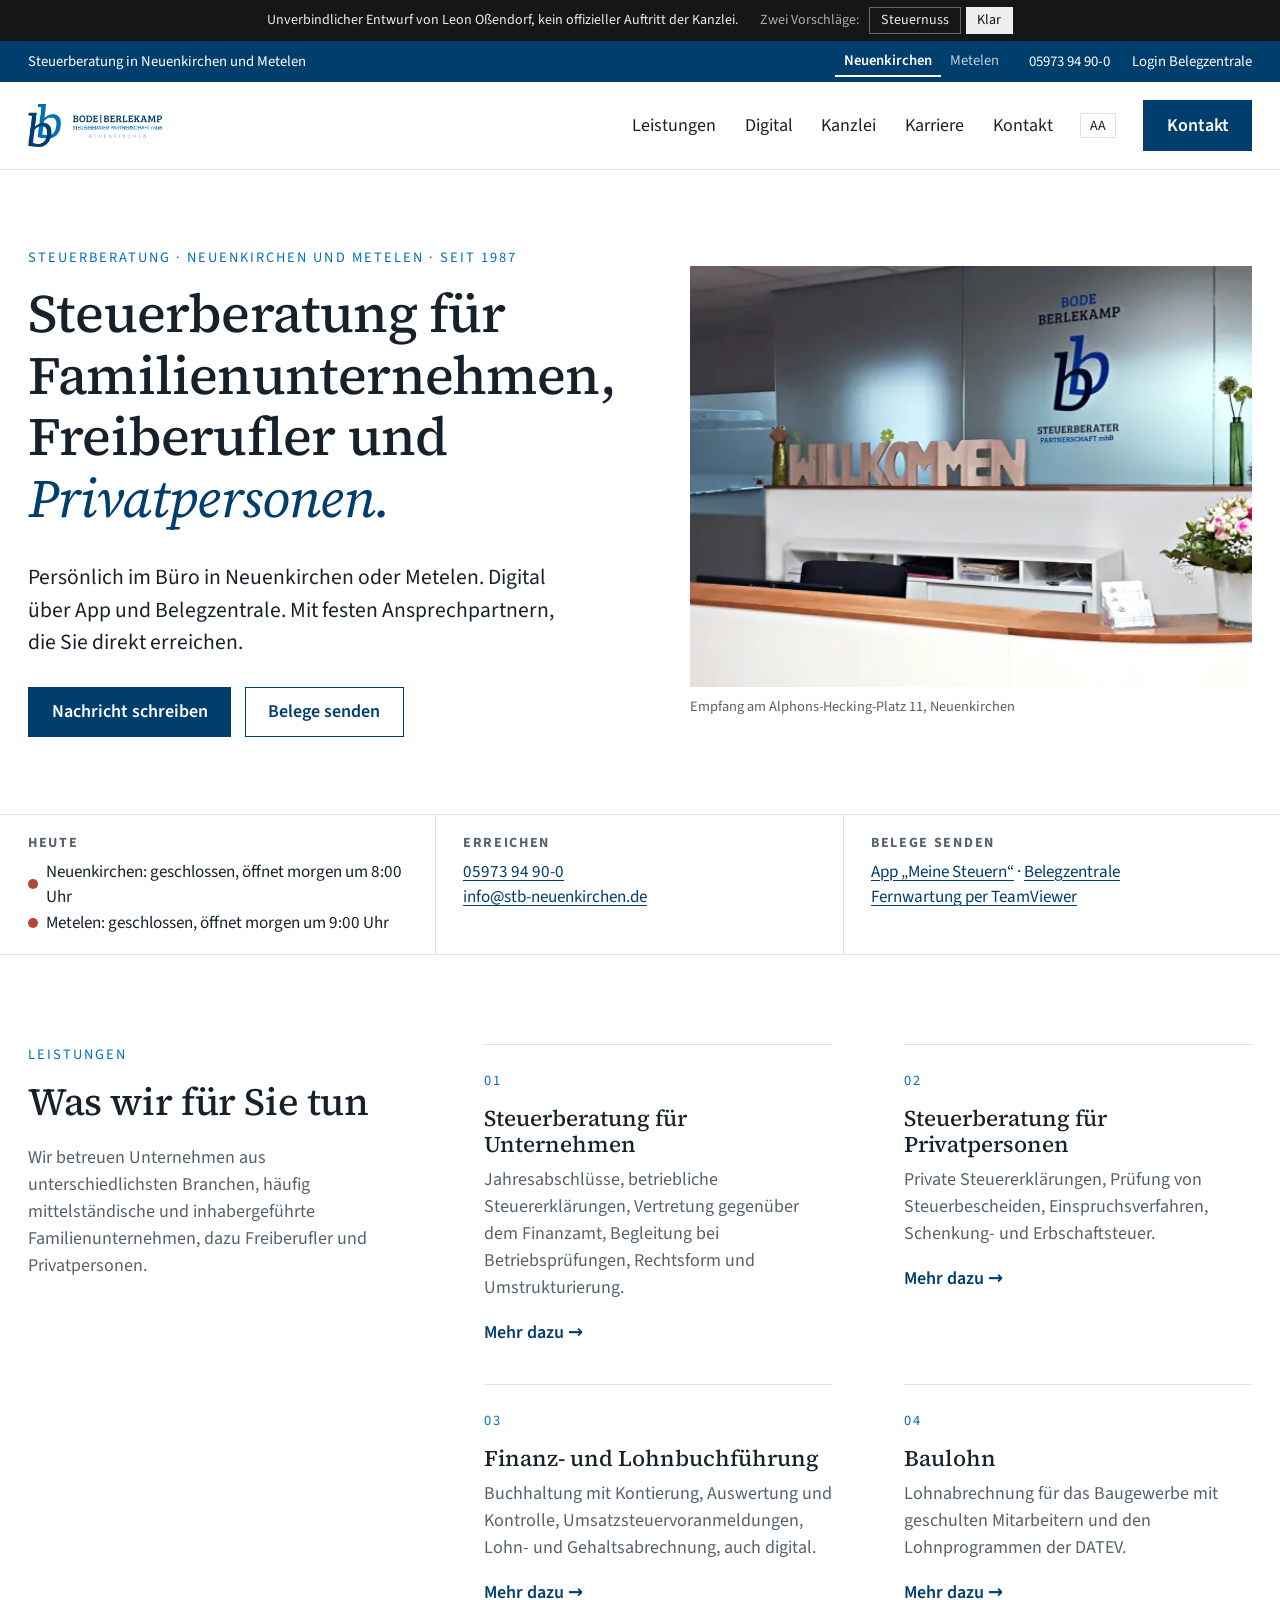
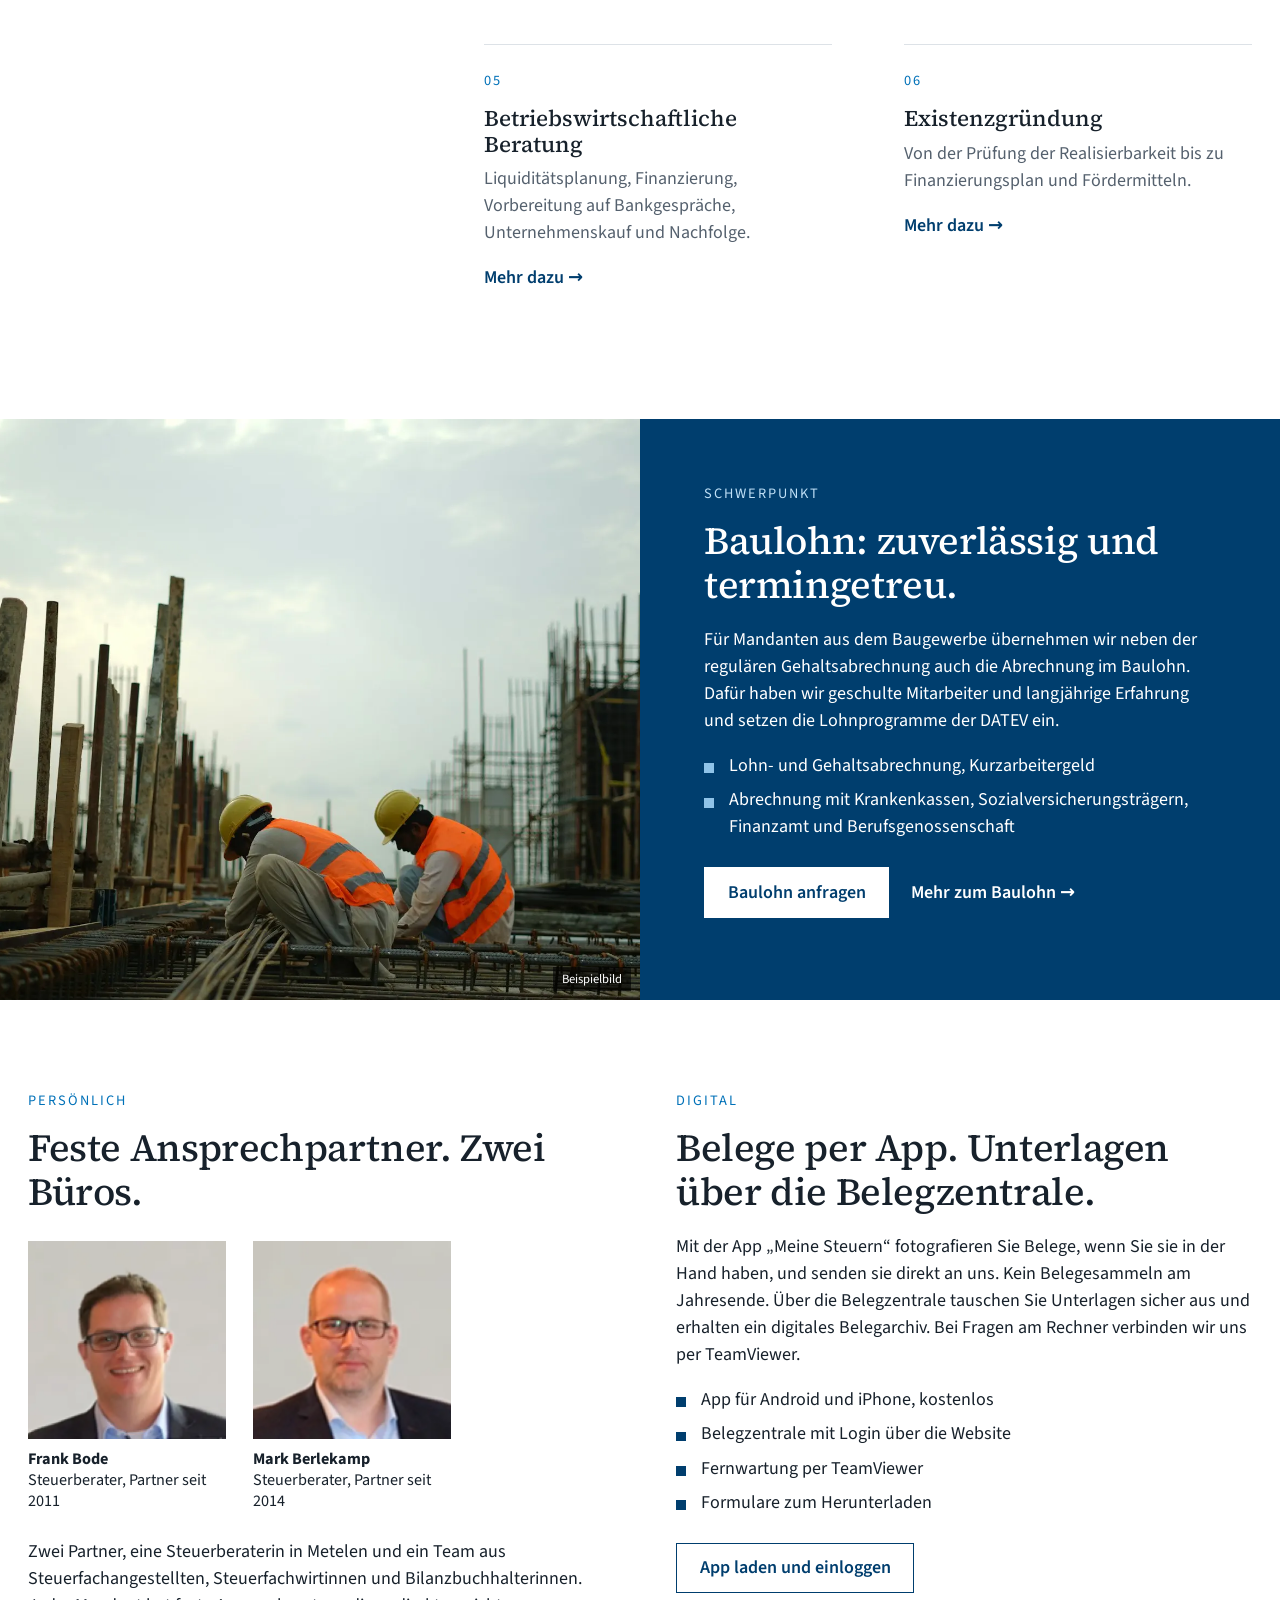
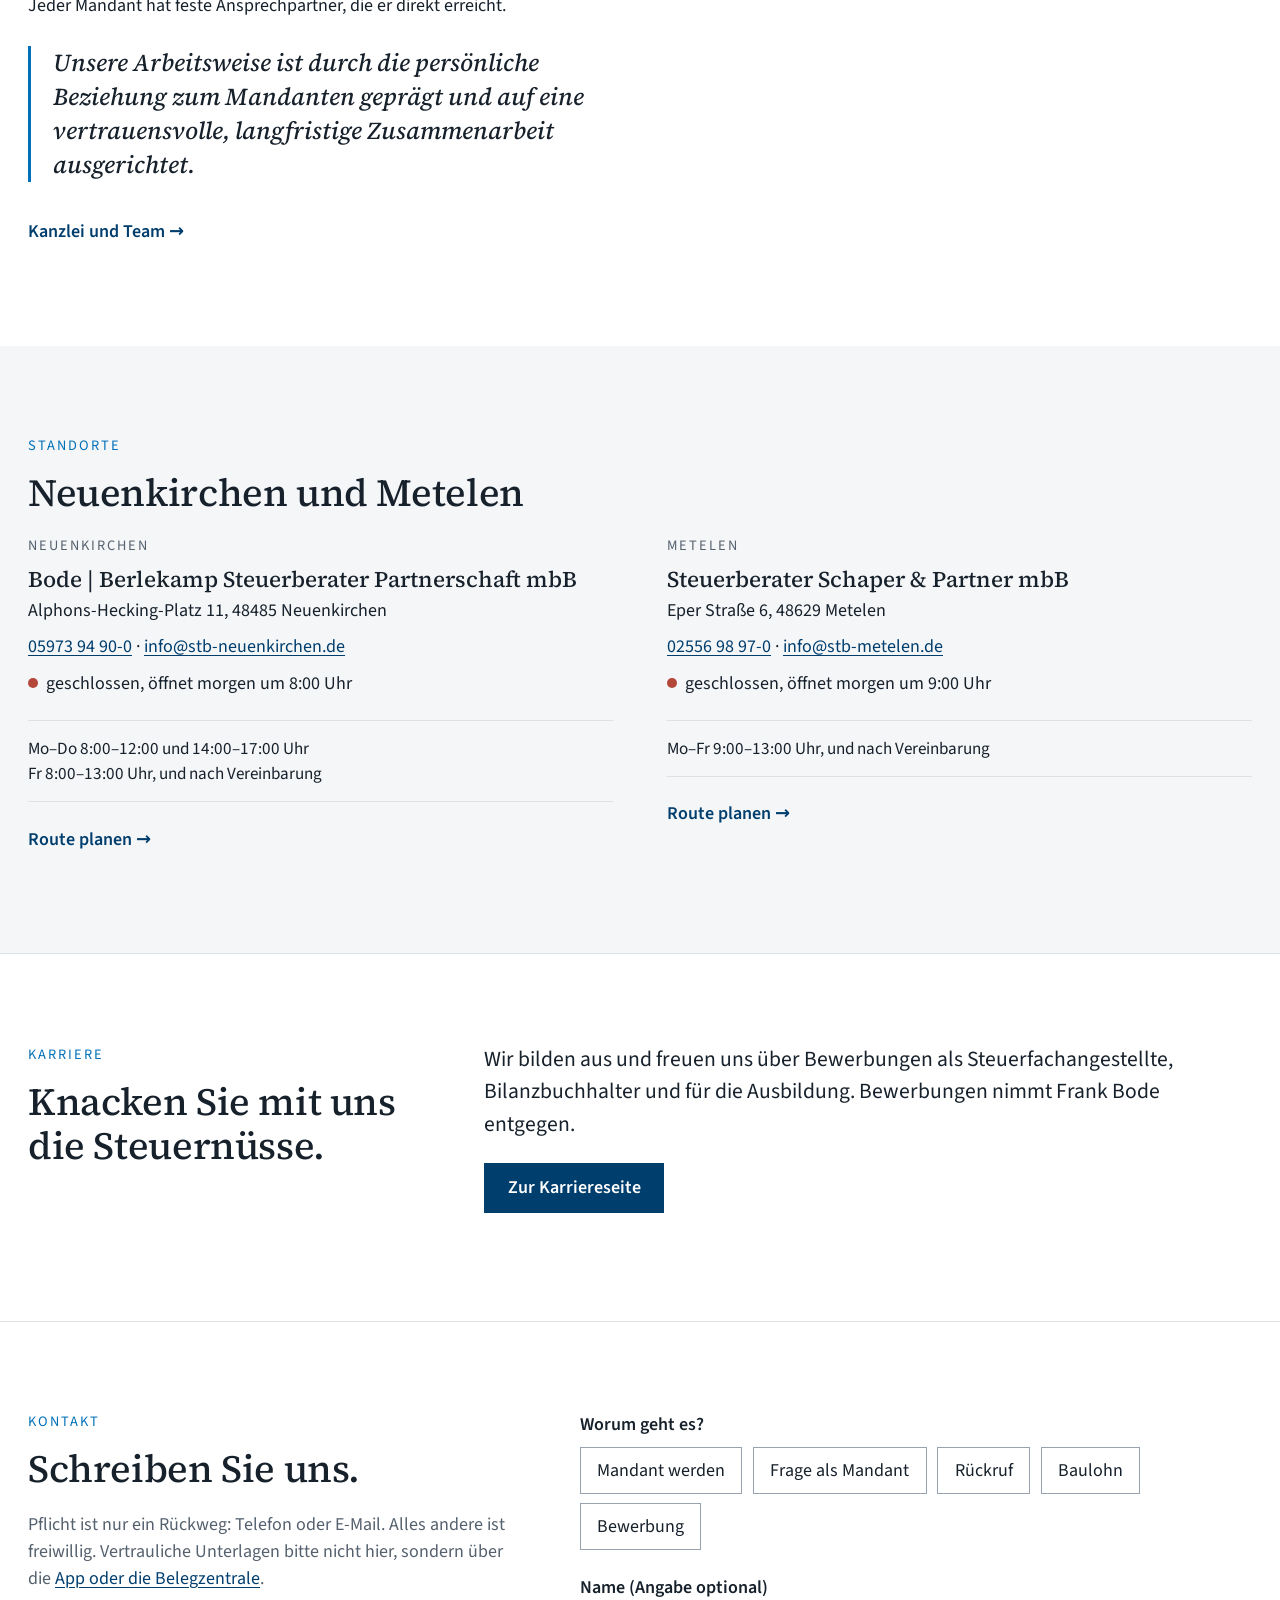
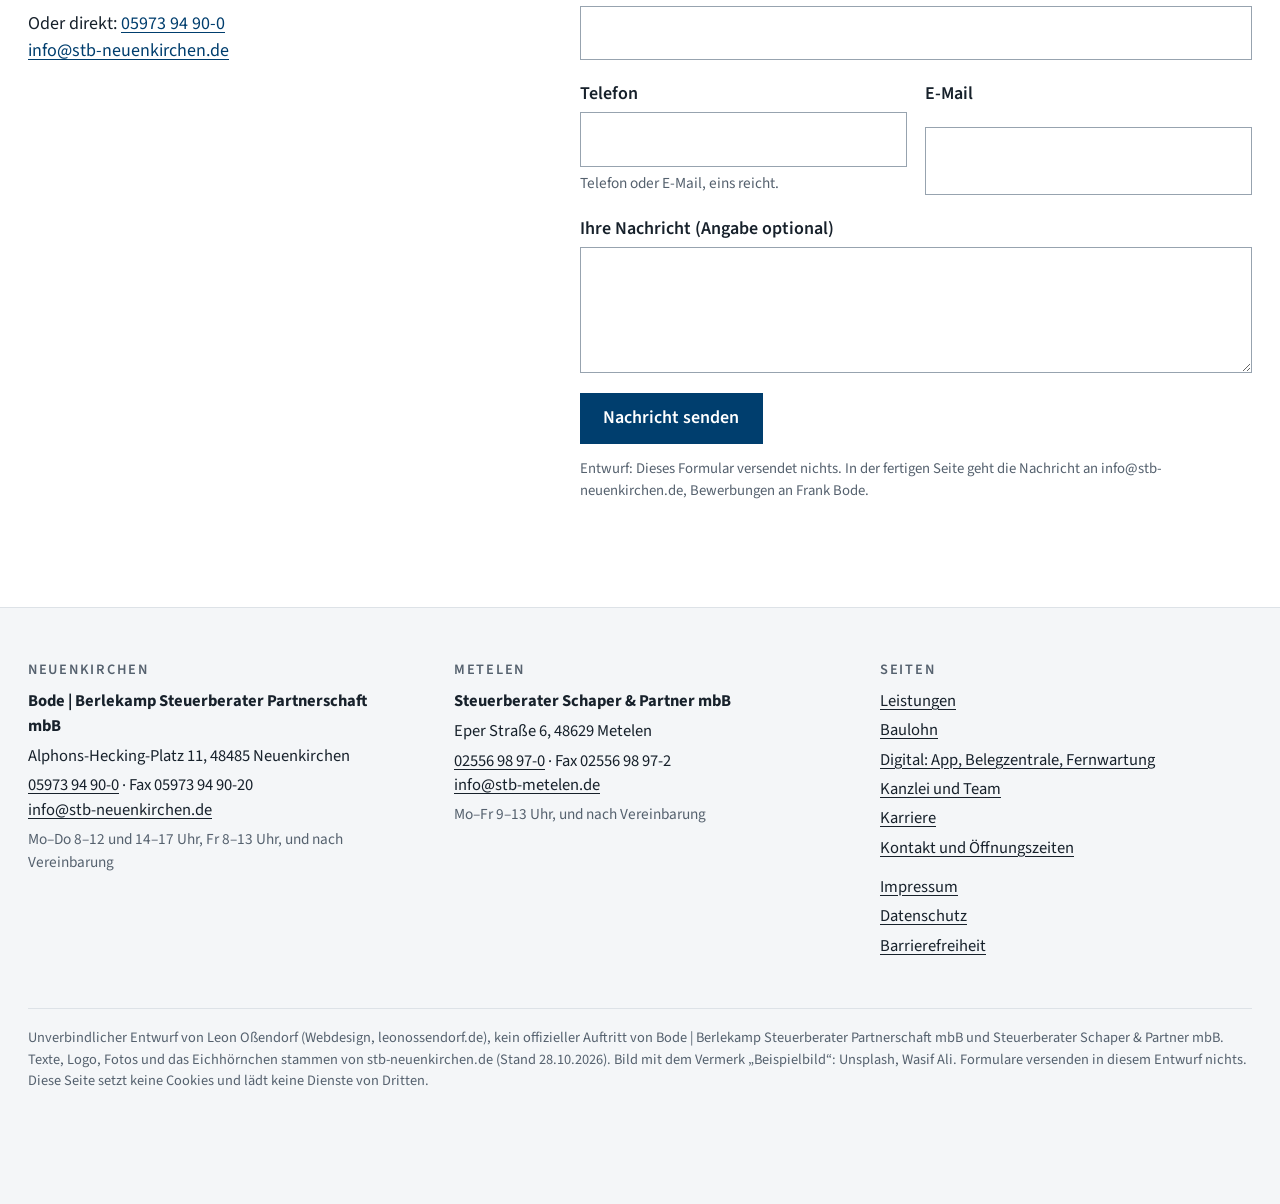
==== commit 72362227: "Überarbeitung nach Leons Feedback: editorial statt Karten, Original-Eichhörnchen, Fotos repariert, 6" ====
--- a/index.html
+++ b/index.html
@@ -21,180 +21,113 @@
     <button type="button" data-design-wahl="klar" aria-pressed="true">Klar</button></span>
 </div>
 <header class="kopf">
-  <div class="kopf-oben"><div class="wrap kopf-oben">
+  <div class="kopf-oben"><div class="wrap">
     <span class="claim">Steuerberatung in Neuenkirchen und Metelen</span>
     <div class="rechts">
       <div class="standort-wahl" role="group" aria-label="Standort wählen">
         <button type="button" data-standort-wahl="neuenkirchen" aria-pressed="true">Neuenkirchen</button>
         <button type="button" data-standort-wahl="metelen" aria-pressed="false">Metelen</button>
       </div>
-      <a class="chip" href="tel:+4959739490" data-tel>05973 94 90-0</a>
-      <a class="chip" href="digital.html#login">Login</a>
+      <a href="tel:+4959739490" data-tel>05973 94 90-0</a>
+      <a class="login" href="digital.html#login">Login Belegzentrale</a>
     </div>
   </div></div>
-  <div class="wrap kopf-haupt">
+  <div class="kopf-haupt"><div class="wrap">
     <a class="logo" href="index.html" aria-label="Zur Startseite">
       <img class="marke" src="img/logo-marke.png" alt="" width="120" height="158">
       <img class="wort" src="img/wortmarke-neuenkirchen.png" alt="Bode | Berlekamp Steuerberater Partnerschaft mbB, Neuenkirchen" data-wortmarke width="330" height="90">
     </a>
-    <nav class="nav" id="hauptmenu" aria-label="Hauptmenü"><ul><li><a href="leistungen.html">Leistungen</a></li><li><a href="digital.html">Digital</a></li><li><a href="kanzlei.html">Kanzlei</a></li><li><a href="team.html">Team</a></li><li><a href="karriere.html">Karriere</a></li><li><a href="kontakt.html">Kontakt</a></li></ul></nav>
+    <nav class="nav" id="hauptmenu" aria-label="Hauptmenü"><ul><li><a href="leistungen.html">Leistungen</a></li><li><a href="digital.html">Digital</a></li><li><a href="kanzlei.html">Kanzlei</a></li><li><a href="karriere.html">Karriere</a></li><li><a href="kontakt.html">Kontakt</a></li></ul></nav>
     <button type="button" class="schrift" aria-pressed="false" title="Schrift größer">A<span class="nur-vorleser"> Schrift größer</span>A</button>
     <a class="btn btn-haupt" href="kontakt.html">Kontakt</a>
     <button type="button" class="menu-knopf" aria-expanded="false" aria-controls="hauptmenu">Menü</button>
-  </div>
+  </div></div>
 </header>
 <main id="inhalt" tabindex="-1">
 
-<section class="hero" aria-labelledby="hero-h"><div class="wrap hero-innen">
+<section class="hero" aria-labelledby="hero-h"><div class="wrap">
   <div>
-    <span class="label">Seit 1987 in Neuenkirchen · seit 2020 auch in Metelen</span>
-    <h1 id="hero-h"><span data-only="klar">Steuerberatung für Familienunternehmen, Freiberufler und Privatpersonen.</span><span data-only="nuss">Wir knacken <em>Ihre Steuernuss.</em></span></h1>
-    <p class="gross"><span data-only="klar">In Neuenkirchen und Metelen. Persönlich im Büro, digital über App und Belegzentrale.</span><span data-only="nuss">Steuerberatung für Familienunternehmen, Freiberufler und Privatpersonen in Neuenkirchen und Metelen. Persönlich im Büro, digital über App und Belegzentrale.</span></p>
-    <ul class="haken"><li>Feste Ansprechpartner an zwei Standorten</li><li>Belege per App, Unterlagen über die Belegzentrale</li><li>Baulohn mit geschulten Mitarbeitern</li></ul>
-    <p style="margin-top:1.2rem"><a class="btn" href="kontakt.html">Nachricht schreiben</a> <a class="btn btn-zweit" href="digital.html">Belege senden</a></p>
+    <span class="nummer">Steuerberatung · Neuenkirchen und Metelen · seit 1987</span>
+    <h1 id="hero-h"><span data-only="klar">Steuerberatung für Familienunternehmen, Freiberufler und <em>Privatpersonen.</em></span><span data-only="nuss">Wir knacken Ihre <em>Steuernuss.</em></span></h1>
+    <p class="gross"><span data-only="klar">Persönlich im Büro in Neuenkirchen oder Metelen. Digital über App und Belegzentrale. Mit festen Ansprechpartnern, die Sie direkt erreichen.</span><span data-only="nuss">Steuerberatung für Familienunternehmen, Freiberufler und Privatpersonen. Persönlich in Neuenkirchen und Metelen, digital über App und Belegzentrale.</span></p>
+    <div class="knoepfe"><a class="btn" href="kontakt.html">Nachricht schreiben</a><a class="btn btn-zweit" href="digital.html">Belege senden</a></div>
   </div>
-  <figure class="hero-bild"><span class="hand" data-only="nuss" aria-hidden="true">Willkommen!</span><picture><source srcset="img/empfang.webp" type="image/webp"><img src="img/empfang.jpg" alt="Empfang der Kanzlei in Neuenkirchen mit Holzbuchstaben „Willkommen“ und dem Logo an der Wand" width="920" height="404"></picture><figcaption>Empfang am Alphons-Hecking-Platz 11, Neuenkirchen</figcaption>
-  <div data-only="nuss"><svg class="hoernchen-hero" viewBox="0 0 220 220" role="img" aria-label="Eichhörnchen mit Brille hält eine Nuss">
-<path d="M150 170c42-6 62-40 52-82-6-26-24-44-44-50 14 18 20 40 12 64-6 18-18 30-32 34" fill="#a0672d"/>
-<path d="M156 160c30-8 44-36 36-68-4-16-12-30-24-38 6 18 8 38 0 56-6 14-16 24-28 30" fill="#c4703a"/>
-<ellipse cx="104" cy="150" rx="46" ry="52" fill="#a0672d"/>
-<ellipse cx="96" cy="160" rx="26" ry="36" fill="#f1dcb9"/>
-<ellipse cx="80" cy="200" rx="18" ry="8" fill="#5b3a1e"/>
-<ellipse cx="124" cy="202" rx="18" ry="8" fill="#5b3a1e"/>
-<path d="M62 52l-8-30 26 18zM112 50l10-30-26 16z" fill="#a0672d"/>
-<path d="M63 50l-4-18 15 11zM109 48l6-18-15 10z" fill="#e9a37a"/>
-<circle cx="86" cy="80" r="36" fill="#a0672d"/>
-<ellipse cx="80" cy="98" rx="22" ry="14" fill="#f1dcb9"/>
-<ellipse cx="54" cy="94" rx="7" ry="5" fill="#3b2714"/>
-<path d="M60 102c6 5 14 6 20 2" fill="none" stroke="#3b2714" stroke-width="2.2" stroke-linecap="round"/>
-<g fill="none" stroke="#1a1a1a" stroke-width="3.2"><circle cx="70" cy="78" r="12"/><circle cx="102" cy="78" r="12"/><path d="M82 78h8M114 76l10-4M58 76l-8-3"/></g>
-<circle cx="71" cy="79" r="4.5" fill="#1a1a1a"/><circle cx="103" cy="79" r="4.5" fill="#1a1a1a"/>
-<circle cx="72.5" cy="77.5" r="1.4" fill="#fff"/><circle cx="104.5" cy="77.5" r="1.4" fill="#fff"/>
-<path d="M68 128c-10 4-16 14-10 22 6 6 16 2 22-4" fill="#a0672d"/>
-<path d="M118 128c10 4 16 14 10 22-6 6-16 2-22-4" fill="#a0672d"/>
-<g class="nuss"><ellipse cx="93" cy="142" rx="14" ry="17" fill="#c4873f"/><path d="M78 136c0-8 7-13 15-13s15 5 15 13c0 1.5-1 2.5-2.5 2.5h-25c-1.5 0-2.5-1-2.5-2.5z" fill="#5b3a1e"/><path d="M93 123v-7" stroke="#5b3a1e" stroke-width="3" stroke-linecap="round"/></g>
-</svg></div></figure>
+  <figure class="hero-bild"><picture><source srcset="img/empfang.webp" type="image/webp"><img src="img/empfang.jpg" alt="Empfang der Kanzlei in Neuenkirchen mit Holzbuchstaben „Willkommen“ und dem Logo an der Wand" width="920" height="404"></picture><figcaption>Empfang am Alphons-Hecking-Platz 11, Neuenkirchen</figcaption></figure>
 </div>
-<div class="wrap felder">
-  <div class="feld"><h2>Heute</h2><p class="status" data-status="neuenkirchen"><span><strong>Neuenkirchen:</strong> <span class="status-text">…</span></span></p><p class="status" data-status="metelen"><span><strong>Metelen:</strong> <span class="status-text">…</span></span></p><p class="klein"><a href="standorte.html">Alle Öffnungszeiten</a></p></div>
-  <div class="feld"><h2>Kontakt</h2><p><a href="tel:+4959739490" data-tel>05973 94 90-0</a><br><a href="mailto:info@stb-neuenkirchen.de" data-mail>info@stb-neuenkirchen.de</a></p><p class="klein"><a href="kontakt.html">Nachricht schreiben oder Rückruf wünschen</a></p></div>
-  <div class="feld"><h2>Digital</h2><p>App „Meine Steuern“ · Belegzentrale · TeamViewer</p><p class="klein"><a href="digital.html">Belege senden und einloggen</a></p></div>
+<div data-only="nuss"><picture><source srcset="img/eichhoernchen.webp" type="image/webp"><img class="hoernchen-hero" src="img/eichhoernchen.png" alt="" width="343" height="317" loading="lazy"></picture></div>
+</section>
+<div class="infozeile"><div class="wrap">
+  <div class="zelle"><strong>Heute</strong><p class="status" data-status="neuenkirchen"><span>Neuenkirchen: <span class="status-text">…</span></span></p><p class="status" data-status="metelen"><span>Metelen: <span class="status-text">…</span></span></p></div>
+  <div class="zelle"><strong>Erreichen</strong><p><a href="tel:+4959739490" data-tel>05973 94 90-0</a><br><a href="mailto:info@stb-neuenkirchen.de" data-mail>info@stb-neuenkirchen.de</a></p></div>
+  <div class="zelle"><strong>Belege senden</strong><p><a href="digital.html#app">App „Meine Steuern“</a> · <a href="digital.html#login">Belegzentrale</a><br><a href="digital.html#teamviewer">Fernwartung per TeamViewer</a></p></div>
+</div></div>
+
+<section class="abschnitt" aria-labelledby="leist-h"><div class="wrap">
+  <div class="spalten-text"><div><span class="nummer">Leistungen</span><h2 id="leist-h"><span data-only="klar">Was wir für Sie tun</span><span data-only="nuss">Welche Steuernuss dürfen wir knacken?</span></h2><p class="leise">Wir betreuen Unternehmen aus unterschiedlichsten Branchen, häufig mittelständische und inhabergeführte Familienunternehmen, dazu Freiberufler und Privatpersonen.</p></div>
+  <ul class="liste-leistungen"><li><span class="nummer">01</span><h3>Steuerberatung für Unternehmen</h3><p>Jahresabschlüsse, betriebliche Steuererklärungen, Vertretung gegenüber dem Finanzamt, Begleitung bei Betriebsprüfungen, Rechtsform und Umstrukturierung.</p><a class="link-pfeil" href="leistungen.html#unternehmen">Mehr dazu</a></li><li><span class="nummer">02</span><h3>Steuerberatung für Privatpersonen</h3><p>Private Steuererklärungen, Prüfung von Steuerbescheiden, Einspruchsverfahren, Schenkung- und Erbschaftsteuer.</p><a class="link-pfeil" href="leistungen.html#privat">Mehr dazu</a></li><li><span class="nummer">03</span><h3>Finanz- und Lohnbuchführung</h3><p>Buchhaltung mit Kontierung, Auswertung und Kontrolle, Umsatzsteuervoranmeldungen, Lohn- und Gehaltsabrechnung, auch digital.</p><a class="link-pfeil" href="leistungen.html#buchfuehrung">Mehr dazu</a></li><li><span class="nummer">04</span><h3>Baulohn</h3><p>Lohnabrechnung für das Baugewerbe mit geschulten Mitarbeitern und den Lohnprogrammen der DATEV.</p><a class="link-pfeil" href="leistungen.html#baulohn">Mehr dazu</a></li><li><span class="nummer">05</span><h3>Betriebswirtschaftliche Beratung</h3><p>Liquiditätsplanung, Finanzierung, Vorbereitung auf Bankgespräche, Unternehmenskauf und Nachfolge.</p><a class="link-pfeil" href="leistungen.html#beratung">Mehr dazu</a></li><li><span class="nummer">06</span><h3>Existenzgründung</h3><p>Von der Prüfung der Realisierbarkeit bis zu Finanzierungsplan und Fördermitteln.</p><a class="link-pfeil" href="leistungen.html#gruendung">Mehr dazu</a></li></ul></div>
 </div></section>
 
-<section class="abschnitt" aria-labelledby="wege-h"><div class="wrap">
-  <span class="ueberzeile" data-only="nuss">Welche Nuss bringen Sie mit?</span>
-  <h2 id="wege-h"><span data-only="klar">Für wen wir arbeiten</span><span data-only="nuss">Drei Wege zu uns</span></h2>
-  <div class="kacheln">
-    <a class="kachel" href="kontakt.html?thema=mandant"><h3>Unternehmen</h3><p>Jahresabschluss, Buchführung, Lohn und Baulohn, Beratung bei Finanzierung und Nachfolge.</p><span class="pfeil">Anfrage für Unternehmen →</span></a>
-    <a class="kachel" href="kontakt.html?thema=mandant"><h3>Privatpersonen</h3><p>Steuererklärung, Bescheid prüfen, Einspruch, Schenkung und Erbschaft.</p><span class="pfeil">Anfrage für Privatpersonen →</span></a>
-    <a class="kachel" href="karriere.html"><h3>Bewerber</h3><p>Steuerfachangestellte, Bilanzbuchhalter, Ausbildung. In zwei Minuten bewerben.</p><span class="pfeil">Zur Karriereseite →</span></a>
+<section class="band" id="baulohn-kurz" aria-labelledby="bau-h">
+  <div class="bild beispiel"><picture><source srcset="img/beispiel-baustelle.webp" type="image/webp"><img src="img/beispiel-baustelle.jpg" alt="Beispielbild: Bauarbeiter mit Helmen und Warnwesten auf einer Baustelle" width="1600" height="1067" loading="lazy"></picture></div>
+  <div class="text"><span class="nummer">Schwerpunkt</span><h2 id="bau-h">Baulohn: zuverlässig und termingetreu.</h2>
+    <p>Für Mandanten aus dem Baugewerbe übernehmen wir neben der regulären Gehaltsabrechnung auch die Abrechnung im Baulohn. Dafür haben wir geschulte Mitarbeiter und langjährige Erfahrung und setzen die Lohnprogramme der DATEV ein.</p>
+    <ul class="haken"><li>Lohn- und Gehaltsabrechnung, Kurzarbeitergeld</li><li>Abrechnung mit Krankenkassen, Sozialversicherungsträgern, Finanzamt und Berufsgenossenschaft</li></ul>
+    <p style="margin-top:1.5rem"><a class="btn" href="kontakt.html?thema=baulohn">Baulohn anfragen</a> <a class="link-pfeil" href="leistungen.html#baulohn" style="margin-left:1rem;color:inherit">Mehr zum Baulohn</a></p>
   </div>
+</section>
+
+<section class="abschnitt" aria-labelledby="dp-h"><div class="wrap spalten-2">
+  <div><span class="nummer">Persönlich</span><h2 id="dp-h">Feste Ansprechpartner. Zwei Büros.</h2>
+    <div class="portraits">
+  <figure><picture><source srcset="img/frank-bode.webp" type="image/webp"><img src="img/frank-bode.jpg" alt="Frank Bode" width="400" height="400" loading="lazy"></picture><figcaption><b>Frank Bode</b>Steuerberater, Partner seit 2011</figcaption></figure>
+  <figure><picture><source srcset="img/mark-berlekamp.webp" type="image/webp"><img src="img/mark-berlekamp.jpg" alt="Mark Berlekamp" width="400" height="400" loading="lazy"></picture><figcaption><b>Mark Berlekamp</b>Steuerberater, Partner seit 2014</figcaption></figure>
+</div>
+    <p>Zwei Partner, eine Steuerberaterin in Metelen und ein Team aus Steuerfachangestellten, Steuerfachwirtinnen und Bilanzbuchhalterinnen. Jeder Mandant hat feste Ansprechpartner, die er direkt erreicht.</p>
+    <p class="zitat">Unsere Arbeitsweise ist durch die persönliche Beziehung zum Mandanten geprägt und auf eine vertrauensvolle, langfristige Zusammenarbeit ausgerichtet.</p>
+    <a class="link-pfeil" href="kanzlei.html">Kanzlei und Team</a></div>
+  <div><span class="nummer">Digital</span><h2>Belege per App. Unterlagen über die Belegzentrale.</h2>
+    <p>Mit der App „Meine Steuern“ fotografieren Sie Belege, wenn Sie sie in der Hand haben, und senden sie direkt an uns. Kein Belegesammeln am Jahresende. Über die Belegzentrale tauschen Sie Unterlagen sicher aus und erhalten ein digitales Belegarchiv. Bei Fragen am Rechner verbinden wir uns per TeamViewer.</p>
+    <ul class="haken"><li>App für Android und iPhone, kostenlos</li><li>Belegzentrale mit Login über die Website</li><li>Fernwartung per TeamViewer</li><li>Formulare zum Herunterladen</li></ul>
+    <p style="margin-top:1.5rem"><a class="btn btn-zweit" href="digital.html">App laden und einloggen</a></p></div>
 </div></section>
 
-<section class="abschnitt abschnitt-grau" aria-labelledby="leist-h"><div class="wrap">
-  <h2 id="leist-h"><span data-only="klar">Unsere Leistungen</span><span data-only="nuss">Welche Steuernuss dürfen wir für Sie knacken?</span></h2>
-  <div class="kacheln"><a class="kachel" href="leistungen.html#unternehmen"><h3>Steuerberatung für Unternehmen</h3><p>Jahresabschlüsse, betriebliche Steuererklärungen, Vertretung gegenüber dem Finanzamt, Begleitung bei Betriebsprüfungen.</p><span class="pfeil">Mehr dazu →</span></a><a class="kachel" href="leistungen.html#privat"><h3>Steuerberatung für Privatpersonen</h3><p>Private Steuererklärungen, Prüfung von Steuerbescheiden, Einspruchsverfahren, Schenkung- und Erbschaftsteuer.</p><span class="pfeil">Mehr dazu →</span></a><a class="kachel" href="leistungen.html#buchfuehrung"><h3>Finanz- und Lohnbuchführung</h3><p>Buchhaltung mit Kontierung, Auswertung und Kontrolle, Umsatzsteuervoranmeldungen, Lohn- und Gehaltsabrechnung, auch digital.</p><span class="pfeil">Mehr dazu →</span></a><a class="kachel" href="baulohn.html"><h3>Baulohn</h3><p>Lohnabrechnung für das Baugewerbe mit geschulten Mitarbeitern und den Lohnprogrammen der DATEV.</p><span class="pfeil">Mehr dazu →</span></a><a class="kachel" href="leistungen.html#beratung"><h3>Betriebswirtschaftliche Beratung</h3><p>Liquiditätsplanung, Finanzierung, Vorbereitung auf Bankgespräche, Unternehmenskauf und Nachfolge.</p><span class="pfeil">Mehr dazu →</span></a><a class="kachel" href="leistungen.html#gruendung"><h3>Existenzgründung</h3><p>Von der Prüfung der Realisierbarkeit bis zu Finanzierungsplan und Fördermitteln.</p><span class="pfeil">Mehr dazu →</span></a></div>
-</div></section>
-
-<section class="abschnitt abschnitt-blau" aria-labelledby="bau-h"><div class="wrap zweispaltig">
-  <div>
-    <h2 id="bau-h"><span data-only="klar">Baulohn: zuverlässig und termingetreu.</span><span data-only="nuss">Baulohn: eine harte Nuss. Wir knacken sie zuverlässig und termingetreu.</span></h2>
-    <p>Für Mandanten aus dem Baugewerbe übernehmen wir neben der regulären Gehaltsabrechnung auch die Abrechnung im Baulohn. Dafür haben wir geschulte Mitarbeiter und langjährige Erfahrung und setzen die Lohnprogramme der DATEV ein.</p>
-    <ul class="haken"><li>Lohn- und Gehaltsabrechnung</li><li>Abrechnung Kurzarbeitergeld</li><li>Abrechnung mit Krankenkassen, Sozialversicherungsträgern, Finanzamt und Berufsgenossenschaft</li></ul>
-    <p style="margin-top:1.2rem"><a class="btn" href="baulohn.html">Baulohn anfragen</a></p>
-  </div>
-  <div class="bild-rund beispiel"><picture><source srcset="img/beispiel-baustelle.webp" type="image/webp"><img src="img/beispiel-baustelle.jpg" alt="Beispielbild: Bauarbeiter mit Helmen und Warnwesten auf einer Baustelle" width="1600" height="1067" loading="lazy"></picture></div>
-</div></section>
-
-<section class="abschnitt" aria-labelledby="dp-h"><div class="wrap">
-  <h2 id="dp-h">Digital und persönlich.</h2>
-  <div class="digital-persoenlich">
-    <div><h3>Persönlich</h3><div class="partner-bilder">
-  <figure><picture><source srcset="img/frank-bode.webp" type="image/webp"><img src="img/frank-bode.jpg" alt="Frank Bode" width="400" height="400" loading="lazy"></picture><figcaption>Frank Bode<br><span class="leise">Steuerberater</span></figcaption></figure>
-  <figure><picture><source srcset="img/mark-berlekamp.webp" type="image/webp"><img src="img/mark-berlekamp.jpg" alt="Mark Berlekamp" width="400" height="400" loading="lazy"></picture><figcaption>Mark Berlekamp<br><span class="leise">Steuerberater</span></figcaption></figure>
-</div><p>Zwei Partner, eine Steuerberaterin in Metelen und ein Team aus Steuerfachangestellten, Steuerfachwirtinnen und Bilanzbuchhalterinnen. Jeder Mandant hat feste Ansprechpartner, die er direkt erreicht.</p><p class="zitat">Unsere Arbeitsweise ist durch die persönliche Beziehung zum Mandanten geprägt und auf eine vertrauensvolle, langfristige Zusammenarbeit ausgerichtet.</p><p><a href="team.html">Zum Team →</a></p></div>
-    <div><h3>Digital</h3><p>Mit der App „Meine Steuern“ fotografieren Sie Belege und senden sie direkt an uns. Über die Belegzentrale tauschen Sie Unterlagen sicher aus und erhalten ein digitales Belegarchiv. Bei Fragen am Rechner verbinden wir uns per TeamViewer.</p><ul class="haken"><li>App für Android und iPhone</li><li>Belegzentrale mit Login über die Website</li><li>Fernwartung per TeamViewer</li><li>Formulare zum Herunterladen</li></ul><p><a class="btn btn-zweit" href="digital.html">App laden und einloggen</a></p></div>
-  </div>
-</div></section>
-
-<section class="abschnitt abschnitt-grau" aria-labelledby="orte-h"><div class="wrap">
-  <h2 id="orte-h">Zwei Standorte, ein Team</h2>
-  <div class="zweispaltig">
-  <div class="karte standort-karte"><h3><span class="ort">Neuenkirchen</span> Bode | Berlekamp Steuerberater Partnerschaft mbB</h3><address><p>Alphons-Hecking-Platz 11<br>48485 Neuenkirchen</p><p><a href="tel:+4959739490">05973 94 90-0</a><br><a href="mailto:info@stb-neuenkirchen.de">info@stb-neuenkirchen.de</a></p></address><p class="status" data-status="neuenkirchen"><span class="status-text">…</span></p><p class="klein">Mo–Do 8:00–12:00 und 14:00–17:00 Uhr<br>Fr 8:00–13:00 Uhr, und nach Vereinbarung</p><a class="btn btn-zweit" href="https://www.google.com/maps/dir/?api=1&destination=Alphons-Hecking-Platz+11,+48485+Neuenkirchen" rel="noopener">Route planen</a></div>
-  <div class="karte standort-karte"><h3><span class="ort">Metelen</span> Steuerberater Schaper &amp; Partner mbB</h3><address><p>Eper Straße 6<br>48629 Metelen</p><p><a href="tel:+4925569897">02556 98 97-0</a><br><a href="mailto:info@stb-metelen.de">info@stb-metelen.de</a></p></address><p class="status" data-status="metelen"><span class="status-text">…</span></p><p class="klein">Mo–Fr 9:00–13:00 Uhr, und nach Vereinbarung</p><a class="btn btn-zweit" href="https://www.google.com/maps/dir/?api=1&destination=Eper+Stra%C3%9Fe+6,+48629+Metelen" rel="noopener">Route planen</a></div>
+<section class="abschnitt abschnitt-flaeche" aria-labelledby="orte-h"><div class="wrap">
+  <span class="nummer">Standorte</span><h2 id="orte-h">Neuenkirchen und Metelen</h2>
+  <div class="standorte">
+  <div class="standort"><span class="ort">Neuenkirchen</span><h3>Bode | Berlekamp Steuerberater Partnerschaft mbB</h3><address><p>Alphons-Hecking-Platz 11, 48485 Neuenkirchen</p><p><a href="tel:+4959739490">05973 94 90-0</a> · <a href="mailto:info@stb-neuenkirchen.de">info@stb-neuenkirchen.de</a></p></address><p class="status" data-status="neuenkirchen"><span class="status-text">…</span></p><p class="zeiten">Mo–Do 8:00–12:00 und 14:00–17:00 Uhr<br>Fr 8:00–13:00 Uhr, und nach Vereinbarung</p><a class="link-pfeil" href="https://www.google.com/maps/dir/?api=1&destination=Alphons-Hecking-Platz+11,+48485+Neuenkirchen" rel="noopener">Route planen</a></div>
+  <div class="standort"><span class="ort">Metelen</span><h3>Steuerberater Schaper &amp; Partner mbB</h3><address><p>Eper Straße 6, 48629 Metelen</p><p><a href="tel:+4925569897">02556 98 97-0</a> · <a href="mailto:info@stb-metelen.de">info@stb-metelen.de</a></p></address><p class="status" data-status="metelen"><span class="status-text">…</span></p><p class="zeiten">Mo–Fr 9:00–13:00 Uhr, und nach Vereinbarung</p><a class="link-pfeil" href="https://www.google.com/maps/dir/?api=1&destination=Eper+Stra%C3%9Fe+6,+48629+Metelen" rel="noopener">Route planen</a></div>
 </div>
 </div></section>
 
-<section class="abschnitt" aria-labelledby="chronik-h"><div class="wrap zweispaltig">
-  <div><h2 id="chronik-h">Seit 1987 in Neuenkirchen</h2><p>Gegründet von Karl Dropmann, seit 2017 geführt von Frank Bode und Mark Berlekamp. 2012 kamen die Mitarbeiter und Mandanten des Kollegen Konrad Berning dazu, 2020 die Kanzlei von Steuerberaterin Annegret Schaper in Metelen.</p><p><a href="kanzlei.html">Die ganze Geschichte →</a></p></div>
-  <ol class="zeitleiste sauber">
-    <li><span class="jahr">1987</span><span>Gründung der Kanzlei in Neuenkirchen durch Karl Dropmann</span></li>
-    <li><span class="jahr">2011</span><span>Frank Bode wird Partner</span></li>
-    <li><span class="jahr">2012</span><span>Übernahme der Mitarbeiter und Mandanten von Konrad Berning</span></li>
-    <li><span class="jahr">2014</span><span>Mark Berlekamp wird Partner</span></li>
-    <li><span class="jahr">2016</span><span>Umzug an den Alphons-Hecking-Platz 11</span></li>
-    <li><span class="jahr">2017</span><span>Bode | Berlekamp Steuerberater Partnerschaft mbB</span></li>
-    <li><span class="jahr">2020</span><span>Übernahme der Kanzlei Schaper in Metelen</span></li>
-  </ol>
-</div></section>
+<section class="abschnitt karriere" aria-labelledby="job-h"><div class="wrap spalten-text">
+  <div><span class="nummer">Karriere</span><h2 id="job-h">Knacken Sie mit uns die Steuernüsse.</h2></div>
+  <div><p class="gross">Wir bilden aus und freuen uns über Bewerbungen als Steuerfachangestellte, Bilanzbuchhalter und für die Ausbildung. Bewerbungen nimmt Frank Bode entgegen.</p><p><a class="btn" href="karriere.html">Zur Karriereseite</a></p></div>
+</div><div data-only="nuss"><picture><source srcset="img/eichhoernchen.webp" type="image/webp"><img class="hoernchen-karriere" src="img/eichhoernchen.png" alt="" width="343" height="317" loading="lazy"></picture></div></section>
 
-<section class="abschnitt" aria-labelledby="job-h"><div class="wrap">
-  <div class="karriere-teaser">
-    <div><span class="ueberzeile" data-only="nuss">Karriere</span><h2 id="job-h"><span data-only="klar">Knacken Sie mit uns die Steuernüsse.</span><span data-only="nuss">Knacken Sie mit uns die Steuernüsse!</span></h2><p>Wir bilden aus und freuen uns über Bewerbungen als Steuerfachangestellte, Bilanzbuchhalter und für die Ausbildung. Bewerbungen nimmt Frank Bode entgegen.</p><p><a class="btn" href="karriere.html">In zwei Minuten bewerben</a></p></div>
-    <div data-only="nuss"><svg class="hoernchen-karriere" viewBox="0 0 220 220" role="img" aria-label="Eichhörnchen mit Brille, das auf das Bewerbungsformular zeigt">
-<path d="M150 170c42-6 62-40 52-82-6-26-24-44-44-50 14 18 20 40 12 64-6 18-18 30-32 34" fill="#a0672d"/>
-<path d="M156 160c30-8 44-36 36-68-4-16-12-30-24-38 6 18 8 38 0 56-6 14-16 24-28 30" fill="#c4703a"/>
-<ellipse cx="104" cy="150" rx="46" ry="52" fill="#a0672d"/>
-<ellipse cx="96" cy="160" rx="26" ry="36" fill="#f1dcb9"/>
-<ellipse cx="80" cy="200" rx="18" ry="8" fill="#5b3a1e"/>
-<ellipse cx="124" cy="202" rx="18" ry="8" fill="#5b3a1e"/>
-<path d="M62 52l-8-30 26 18zM112 50l10-30-26 16z" fill="#a0672d"/>
-<path d="M63 50l-4-18 15 11zM109 48l6-18-15 10z" fill="#e9a37a"/>
-<circle cx="86" cy="80" r="36" fill="#a0672d"/>
-<ellipse cx="80" cy="98" rx="22" ry="14" fill="#f1dcb9"/>
-<ellipse cx="54" cy="94" rx="7" ry="5" fill="#3b2714"/>
-<path d="M60 102c6 5 14 6 20 2" fill="none" stroke="#3b2714" stroke-width="2.2" stroke-linecap="round"/>
-<g fill="none" stroke="#1a1a1a" stroke-width="3.2"><circle cx="70" cy="78" r="12"/><circle cx="102" cy="78" r="12"/><path d="M82 78h8M114 76l10-4M58 76l-8-3"/></g>
-<circle cx="71" cy="79" r="4.5" fill="#1a1a1a"/><circle cx="103" cy="79" r="4.5" fill="#1a1a1a"/>
-<circle cx="72.5" cy="77.5" r="1.4" fill="#fff"/><circle cx="104.5" cy="77.5" r="1.4" fill="#fff"/>
-<path d="M68 128c-10 4-16 14-10 22 6 6 16 2 22-4" fill="#a0672d"/>
-<path d="M118 128c10 4 16 14 10 22-6 6-16 2-22-4" fill="#a0672d"/>
-<g class="nuss"><ellipse cx="93" cy="142" rx="14" ry="17" fill="#c4873f"/><path d="M78 136c0-8 7-13 15-13s15 5 15 13c0 1.5-1 2.5-2.5 2.5h-25c-1.5 0-2.5-1-2.5-2.5z" fill="#5b3a1e"/><path d="M93 123v-7" stroke="#5b3a1e" stroke-width="3" stroke-linecap="round"/></g>
-</svg></div>
-  </div>
-</div></section>
-
-<section class="abschnitt abschnitt-grau" aria-labelledby="akt-h"><div class="wrap-schmal">
-  <h2 id="akt-h">Aktuelles <span class="label" style="vertical-align:middle">Beispiel</span></h2>
-  <div class="aktuell"><time datetime="2026-11">Beispiel · November 2026</time><p><strong>Fristen zum Jahresende</strong> – Platzhalter. Hier stehen in der fertigen Seite Hinweise der Kanzlei, zum Beispiel zu Fristen, Belegen oder Öffnungszeiten an Feiertagen.</p></div>
-  <div class="aktuell"><time datetime="2026-10">Beispiel · Oktober 2026</time><p><strong>E-Rechnung</strong> – Platzhalter. Inhalte kommen von der Kanzlei oder aus einem Steuernews-Dienst.</p></div>
-</div></section>
-
-<section class="abschnitt" id="kontakt" aria-labelledby="kontakt-h"><div class="wrap-schmal">
-  <h2 id="kontakt-h">Schreiben Sie uns. Oder rufen Sie an.</h2>
-  <p class="leise">Pflicht ist nur ein Rückweg: Telefon oder E-Mail. Alles andere ist freiwillig. Vertrauliche Unterlagen bitte nicht hier, sondern über die <a href="digital.html">App oder die Belegzentrale</a>.</p>
+<section class="abschnitt" id="kontakt" aria-labelledby="kontakt-h"><div class="wrap kompakt">
+  <div><span class="nummer">Kontakt</span><h2 id="kontakt-h">Schreiben Sie uns.</h2><p class="leise">Pflicht ist nur ein Rückweg: Telefon oder E-Mail. Alles andere ist freiwillig. Vertrauliche Unterlagen bitte nicht hier, sondern über die <a href="digital.html">App oder die Belegzentrale</a>.</p><p>Oder direkt: <a href="tel:+4959739490" data-tel>05973 94 90-0</a><br><a href="mailto:info@stb-neuenkirchen.de" data-mail>info@stb-neuenkirchen.de</a></p></div>
   <form class="formular" data-demo novalidate>
     <fieldset><legend>Worum geht es?</legend>
-      <div class="chips">
-        <label><input type="radio" name="thema" value="mandant"> Ich möchte Mandant werden</label>
-        <label><input type="radio" name="thema" value="frage"> Ich bin Mandant und habe eine Frage</label>
-        <label><input type="radio" name="thema" value="rueckruf"> Bitte um Rückruf</label>
+      <div class="wahl">
+        <label><input type="radio" name="thema" value="mandant"> Mandant werden</label>
+        <label><input type="radio" name="thema" value="frage"> Frage als Mandant</label>
+        <label><input type="radio" name="thema" value="rueckruf"> Rückruf</label>
         <label><input type="radio" name="thema" value="baulohn"> Baulohn</label>
         <label><input type="radio" name="thema" value="bewerbung"> Bewerbung</label>
       </div>
     </fieldset>
     <fieldset data-zeig="mandant baulohn"><legend>Ich bin …</legend>
-      <div class="chips"><label><input type="radio" name="art" value="unternehmen"> Unternehmen</label><label><input type="radio" name="art" value="freiberufler"> Freiberufler</label><label><input type="radio" name="art" value="privat"> Privatperson</label></div>
+      <div class="wahl"><label><input type="radio" name="art" value="unternehmen"> Unternehmen</label><label><input type="radio" name="art" value="freiberufler"> Freiberufler</label><label><input type="radio" name="art" value="privat"> Privatperson</label></div>
     </fieldset>
     <fieldset data-zeig="bewerbung"><legend>Ich bewerbe mich als …</legend>
-      <div class="chips"><label><input type="radio" name="stelle" value="stfa"> Steuerfachangestellte/r</label><label><input type="radio" name="stelle" value="bibu"> Bilanzbuchhalter/in</label><label><input type="radio" name="stelle" value="azubi"> Auszubildende/r</label><label><input type="radio" name="stelle" value="initiativ"> Initiativ</label></div>
+      <div class="wahl"><label><input type="radio" name="stelle" value="stfa"> Steuerfachangestellte/r</label><label><input type="radio" name="stelle" value="bibu"> Bilanzbuchhalter/in</label><label><input type="radio" name="stelle" value="azubi"> Auszubildende/r</label><label><input type="radio" name="stelle" value="initiativ"> Initiativ</label></div>
     </fieldset>
     <div class="feldzeile" data-zeig="baulohn"><label for="f-beschaeftigte">Wie viele Beschäftigte rechnen Sie ab? (Angabe optional)</label><div class="schieber"><input type="range" id="f-beschaeftigte" name="beschaeftigte" min="1" max="100" value="12"><output for="f-beschaeftigte">12</output></div></div>
     <fieldset data-zeig="mandant frage rueckruf baulohn"><legend>Welcher Standort passt Ihnen? (Angabe optional)</legend>
-      <div class="chips"><label><input type="radio" name="standort" value="neuenkirchen"> Neuenkirchen</label><label><input type="radio" name="standort" value="metelen"> Metelen</label><label><input type="radio" name="standort" value="egal"> Egal</label></div>
+      <div class="wahl"><label><input type="radio" name="standort" value="neuenkirchen"> Neuenkirchen</label><label><input type="radio" name="standort" value="metelen"> Metelen</label><label><input type="radio" name="standort" value="egal"> Egal</label></div>
     </fieldset>
     <fieldset data-zeig="rueckruf"><legend>Wann passt der Rückruf?</legend>
-      <div class="chips"><label><input type="radio" name="zeit" value="vormittags"> Vormittags</label><label><input type="radio" name="zeit" value="nachmittags"> Nachmittags</label><label><input type="radio" name="zeit" value="egal"> Egal</label></div>
+      <div class="wahl"><label><input type="radio" name="zeit" value="vormittags"> Vormittags</label><label><input type="radio" name="zeit" value="nachmittags"> Nachmittags</label><label><input type="radio" name="zeit" value="egal"> Egal</label></div>
     </fieldset>
     <div class="feldzeile"><label for="f-name">Name (Angabe optional)</label><input id="f-name" name="name" type="text" autocomplete="name"></div>
     <div class="zwei">
@@ -213,31 +146,11 @@
 </main>
 <footer class="fuss"><div class="wrap">
   <div class="spalten">
-    <div><h2>Neuenkirchen</h2><address><p><strong>Bode | Berlekamp Steuerberater Partnerschaft mbB</strong></p><p>Alphons-Hecking-Platz 11<br>48485 Neuenkirchen</p><p><a href="tel:+4959739490">05973 94 90-0</a> · Fax 05973 94 90-20<br><a href="mailto:info@stb-neuenkirchen.de">info@stb-neuenkirchen.de</a></p></address><p class="klein leise">Mo–Do 8:00–12:00 und 14:00–17:00 Uhr, Fr 8:00–13:00 Uhr, und nach Vereinbarung</p></div>
-    <div><h2>Metelen</h2><address><p><strong>Steuerberater Schaper &amp; Partner mbB</strong></p><p>Eper Straße 6<br>48629 Metelen</p><p><a href="tel:+4925569897">02556 98 97-0</a> · Fax 02556 98 97-2<br><a href="mailto:info@stb-metelen.de">info@stb-metelen.de</a></p></address><p class="klein leise">Mo–Fr 9:00–13:00 Uhr, und nach Vereinbarung</p></div>
-    <div><h2>Seiten</h2><ul><li><a href="leistungen.html">Leistungen</a></li><li><a href="baulohn.html">Baulohn</a></li><li><a href="digital.html">Digital: App, Belegzentrale, Fernwartung</a></li><li><a href="kanzlei.html">Kanzlei</a></li><li><a href="team.html">Team</a></li><li><a href="standorte.html">Standorte und Öffnungszeiten</a></li><li><a href="karriere.html">Karriere</a></li><li><a href="kontakt.html">Kontakt</a></li></ul><ul style="margin-top:.8rem"><li><a href="impressum.html">Impressum</a></li><li><a href="datenschutz.html">Datenschutz</a></li><li><a href="barrierefreiheit.html">Barrierefreiheit</a></li></ul></div>
+    <div><h2>Neuenkirchen</h2><address><p><strong>Bode | Berlekamp Steuerberater Partnerschaft mbB</strong></p><p>Alphons-Hecking-Platz 11, 48485 Neuenkirchen</p><p><a href="tel:+4959739490">05973 94 90-0</a> · Fax 05973 94 90-20<br><a href="mailto:info@stb-neuenkirchen.de">info@stb-neuenkirchen.de</a></p></address><p class="klein leise">Mo–Do 8–12 und 14–17 Uhr, Fr 8–13 Uhr, und nach Vereinbarung</p></div>
+    <div><h2>Metelen</h2><address><p><strong>Steuerberater Schaper &amp; Partner mbB</strong></p><p>Eper Straße 6, 48629 Metelen</p><p><a href="tel:+4925569897">02556 98 97-0</a> · Fax 02556 98 97-2<br><a href="mailto:info@stb-metelen.de">info@stb-metelen.de</a></p></address><p class="klein leise">Mo–Fr 9–13 Uhr, und nach Vereinbarung</p></div>
+    <div><h2>Seiten</h2><ul><li><a href="leistungen.html">Leistungen</a></li><li><a href="leistungen.html#baulohn">Baulohn</a></li><li><a href="digital.html">Digital: App, Belegzentrale, Fernwartung</a></li><li><a href="kanzlei.html">Kanzlei und Team</a></li><li><a href="karriere.html">Karriere</a></li><li><a href="kontakt.html">Kontakt und Öffnungszeiten</a></li></ul><ul style="margin-top:.8rem"><li><a href="impressum.html">Impressum</a></li><li><a href="datenschutz.html">Datenschutz</a></li><li><a href="barrierefreiheit.html">Barrierefreiheit</a></li></ul></div>
   </div>
-  <div data-only="nuss" style="margin-top:1.5rem"><svg class="hoernchen-fuss" viewBox="0 0 220 220" role="img" aria-label="Eichhörnchen der Kanzlei">
-<path d="M150 170c42-6 62-40 52-82-6-26-24-44-44-50 14 18 20 40 12 64-6 18-18 30-32 34" fill="#a0672d"/>
-<path d="M156 160c30-8 44-36 36-68-4-16-12-30-24-38 6 18 8 38 0 56-6 14-16 24-28 30" fill="#c4703a"/>
-<ellipse cx="104" cy="150" rx="46" ry="52" fill="#a0672d"/>
-<ellipse cx="96" cy="160" rx="26" ry="36" fill="#f1dcb9"/>
-<ellipse cx="80" cy="200" rx="18" ry="8" fill="#5b3a1e"/>
-<ellipse cx="124" cy="202" rx="18" ry="8" fill="#5b3a1e"/>
-<path d="M62 52l-8-30 26 18zM112 50l10-30-26 16z" fill="#a0672d"/>
-<path d="M63 50l-4-18 15 11zM109 48l6-18-15 10z" fill="#e9a37a"/>
-<circle cx="86" cy="80" r="36" fill="#a0672d"/>
-<ellipse cx="80" cy="98" rx="22" ry="14" fill="#f1dcb9"/>
-<ellipse cx="54" cy="94" rx="7" ry="5" fill="#3b2714"/>
-<path d="M60 102c6 5 14 6 20 2" fill="none" stroke="#3b2714" stroke-width="2.2" stroke-linecap="round"/>
-<g fill="none" stroke="#1a1a1a" stroke-width="3.2"><circle cx="70" cy="78" r="12"/><circle cx="102" cy="78" r="12"/><path d="M82 78h8M114 76l10-4M58 76l-8-3"/></g>
-<circle cx="71" cy="79" r="4.5" fill="#1a1a1a"/><circle cx="103" cy="79" r="4.5" fill="#1a1a1a"/>
-<circle cx="72.5" cy="77.5" r="1.4" fill="#fff"/><circle cx="104.5" cy="77.5" r="1.4" fill="#fff"/>
-<path d="M68 128c-10 4-16 14-10 22 6 6 16 2 22-4" fill="#a0672d"/>
-<path d="M118 128c10 4 16 14 10 22-6 6-16 2-22-4" fill="#a0672d"/>
-<g class="nuss"><ellipse cx="93" cy="142" rx="14" ry="17" fill="#c4873f"/><path d="M78 136c0-8 7-13 15-13s15 5 15 13c0 1.5-1 2.5-2.5 2.5h-25c-1.5 0-2.5-1-2.5-2.5z" fill="#5b3a1e"/><path d="M93 123v-7" stroke="#5b3a1e" stroke-width="3" stroke-linecap="round"/></g>
-</svg></div>
-  <div class="entwurf-hinweis"><p>Unverbindlicher Entwurf von Leon Oßendorf (Webdesign, leonossendorf.de), kein offizieller Auftritt von Bode | Berlekamp Steuerberater Partnerschaft mbB und Steuerberater Schaper &amp; Partner mbB. Texte und Logo stammen von stb-neuenkirchen.de (Stand 28.10.2026). Bilder mit dem Vermerk „Beispielbild“ sind Platzhalter von Unsplash (Aalo Lens, Petr, Michael Hilgefort, Wasif Ali). Formulare versenden in diesem Entwurf nichts. Diese Seite setzt keine Cookies und lädt keine Dienste von Dritten.</p></div>
+  <div class="entwurf-hinweis"><p>Unverbindlicher Entwurf von Leon Oßendorf (Webdesign, leonossendorf.de), kein offizieller Auftritt von Bode | Berlekamp Steuerberater Partnerschaft mbB und Steuerberater Schaper &amp; Partner mbB. Texte, Logo, Fotos und das Eichhörnchen stammen von stb-neuenkirchen.de (Stand 28.10.2026). Bild mit dem Vermerk „Beispielbild“: Unsplash, Wasif Ali. Formulare versenden in diesem Entwurf nichts. Diese Seite setzt keine Cookies und lädt keine Dienste von Dritten.</p></div>
 </div></footer>
 <nav class="daumen" aria-label="Schnellkontakt"><a class="btn" href="tel:+4959739490" data-tel>05973 94 90-0</a><a class="btn btn-zweit" href="kontakt.html">Nachricht</a></nav>
 <script src="js/main.js"></script>
--- a/css/base.css
+++ b/css/base.css
@@ -3,132 +3,183 @@
 @font-face{font-family:"Source Serif 4";src:url("../fonts/source-serif-4-latin-wght-normal.woff2") format("woff2");font-weight:200 900;font-display:swap}
 @font-face{font-family:"Source Serif 4";src:url("../fonts/source-serif-4-latin-wght-italic.woff2") format("woff2");font-weight:200 900;font-style:italic;font-display:swap}
 @font-face{font-family:"Bitter";src:url("../fonts/bitter-latin.woff2") format("woff2");font-weight:400 700;font-display:swap}
-@font-face{font-family:"Caveat";src:url("../fonts/caveat-latin.woff2") format("woff2");font-weight:500;font-display:swap}
 
 *,*::before,*::after{box-sizing:border-box}
 html{font-size:112.5%;-webkit-text-size-adjust:100%;scroll-behavior:smooth}
 html.schrift-gross{font-size:131%}
 @media (prefers-reduced-motion:reduce){html{scroll-behavior:auto}*{animation:none!important;transition:none!important}}
-body{margin:0;line-height:1.55;-webkit-font-smoothing:antialiased;overflow-x:hidden}
-img,svg,picture{max-width:100%;height:auto;display:block}
-h1,h2,h3,h4{line-height:1.2;margin:0 0 .5em;overflow-wrap:break-word;hyphens:auto}
-@media (max-width:480px){.label{white-space:normal;border-radius:12px;line-height:1.3}}
+body{margin:0;line-height:1.5;-webkit-font-smoothing:antialiased;overflow-x:hidden}
+img,svg{max-width:100%;height:auto;display:block}
+picture{display:contents}
+h1,h2,h3,h4{line-height:1.15;margin:0 0 .5em;overflow-wrap:break-word;hyphens:auto}
 p,ul,ol{margin:0 0 1em}
 ul.sauber,ol.sauber{list-style:none;padding:0;margin:0}
-a{color:var(--link);text-decoration-thickness:.08em;text-underline-offset:.15em}
-a:hover{text-decoration-thickness:.15em}
-:focus-visible{outline:3px solid var(--fokus);outline-offset:3px;border-radius:2px}
+a{color:var(--link);text-decoration-thickness:.07em;text-underline-offset:.18em}
+a:hover{text-decoration-thickness:.14em}
+:focus-visible{outline:3px solid var(--fokus);outline-offset:3px}
 button{font:inherit;cursor:pointer}
 [hidden]{display:none!important}
 .nur-vorleser{position:absolute!important;width:1px;height:1px;overflow:hidden;clip:rect(0 0 0 0);clip-path:inset(50%);white-space:nowrap}
-.skip{position:absolute;left:.5rem;top:-4rem;padding:.6rem 1rem;background:#111;color:#fff;z-index:1000;border-radius:4px}
+.skip{position:absolute;left:.5rem;top:-4rem;padding:.6rem 1rem;background:#111;color:#fff;z-index:1000}
 .skip:focus{top:.5rem}
-
-/* Breite */
-.wrap{width:min(100% - 2rem, 72rem);margin-inline:auto}
-.wrap-schmal{width:min(100% - 2rem, 48rem);margin-inline:auto}
-.abschnitt{padding-block:clamp(2.5rem,6vw,5rem)}
+address{font-style:normal}
+
+/* Raster */
+.wrap{width:min(100% - 2.5rem, 68rem);margin-inline:auto}
+.wrap-text{width:min(100% - 2.5rem, 44rem);margin-inline:auto}
+.abschnitt{padding-block:clamp(3rem,7vw,6rem)}
+.abschnitt-eng{padding-block:clamp(2rem,4vw,3.5rem)}
+.linie{border:0;border-top:1px solid var(--rand);margin:0}
+.spalten-2{display:grid;gap:3rem 4rem;grid-template-columns:1fr 1fr;align-items:start}
+.spalten-3{display:grid;gap:2.5rem 3rem;grid-template-columns:repeat(3,1fr);align-items:start}
+.spalten-text{display:grid;gap:2rem 4rem;grid-template-columns:minmax(0,1fr) minmax(0,2fr);align-items:start}
+@media (max-width:860px){.spalten-2,.spalten-3,.spalten-text{grid-template-columns:1fr}}
+.leise{color:var(--text-leise)}
+.klein{font-size:.85rem}
+.gross{font-size:1.2rem;line-height:1.5}
+.nummer{display:block;font-size:.8rem;letter-spacing:.14em;text-transform:uppercase;color:var(--text-leise);margin-bottom:.8rem}
 
 /* Entwurfsbanner mit Design-Schalter */
-.entwurf{background:#1a1a1a;color:#fff;font-size:.8rem;padding:.45rem 1rem;display:flex;flex-wrap:wrap;gap:.4rem 1rem;align-items:center;justify-content:center;text-align:center}
-.entwurf .schalter{display:inline-flex;gap:.3rem;align-items:center}
-.entwurf .schalter span{opacity:.75;margin-right:.2rem}
-.entwurf button{border:1px solid #777;background:transparent;color:#fff;border-radius:999px;padding:.15rem .7rem;font-size:.8rem}
-.entwurf button[aria-pressed="true"]{background:#fff;color:#111;border-color:#fff;font-weight:600}
-.entwurf a{color:#fff}
-
-/* Kopfzeile */
-.kopf-oben{font-size:.85rem;display:flex;flex-wrap:wrap;gap:.4rem 1rem;align-items:center;justify-content:space-between;padding-block:.45rem}
-.kopf-oben .rechts{display:flex;flex-wrap:wrap;gap:.4rem .6rem;align-items:center}
-.standort-wahl{display:inline-flex;border:1px solid var(--rand);border-radius:999px;overflow:hidden}
-.standort-wahl button{border:0;background:transparent;color:inherit;padding:.25rem .8rem;font-size:.85rem}
-.standort-wahl button[aria-pressed="true"]{background:var(--akzent);color:#fff}
-.chip{display:inline-flex;align-items:center;gap:.35rem;border:1px solid var(--rand);border-radius:999px;padding:.25rem .8rem;text-decoration:none;color:inherit;white-space:nowrap}
-.chip:hover{background:var(--flaeche)}
-.kopf-haupt{display:flex;align-items:center;gap:1rem;padding-block:.8rem;position:relative}
-.logo{display:flex;align-items:center;gap:.6rem;text-decoration:none;color:inherit;margin-right:auto}
-.logo img.marke{height:2.6rem;width:auto}
-.logo img.wort{height:1.5rem;width:auto}
-.nav ul{display:flex;gap:1.2rem;list-style:none;margin:0;padding:0}
-.nav a{text-decoration:none;color:inherit;font-weight:500;padding:.3rem 0;border-bottom:2px solid transparent}
+.entwurf{background:#161616;color:#eee;font-size:.78rem;padding:.4rem 1rem;display:flex;flex-wrap:wrap;gap:.3rem 1.2rem;align-items:center;justify-content:center}
+.entwurf .schalter{display:inline-flex;gap:.25rem;align-items:center}
+.entwurf .schalter span{opacity:.7;margin-right:.25rem}
+.entwurf button{border:1px solid #666;background:transparent;color:#eee;padding:.1rem .6rem;font-size:.78rem}
+.entwurf button[aria-pressed="true"]{background:#eee;color:#111;border-color:#eee}
+
+/* Kopf */
+.kopf-oben{font-size:.82rem;border-bottom:1px solid var(--rand)}
+.kopf-oben .wrap{display:flex;flex-wrap:wrap;gap:.3rem 1.2rem;align-items:center;justify-content:space-between;min-height:2.3rem}
+.kopf-oben .rechts{display:flex;flex-wrap:wrap;gap:.3rem 1.2rem;align-items:center}
+.kopf-oben a{color:inherit;text-decoration:none}
+.kopf-oben a:hover{text-decoration:underline}
+.standort-wahl{display:inline-flex;gap:0}
+.standort-wahl button{border:0;background:transparent;color:inherit;padding:.2rem .5rem;font-size:.82rem;border-bottom:2px solid transparent;opacity:.75}
+.standort-wahl button[aria-pressed="true"]{opacity:1;font-weight:600;border-bottom-color:currentColor}
+.kopf-haupt .wrap{display:flex;align-items:center;gap:1.5rem;padding-block:1rem;position:relative}
+.logo{display:flex;align-items:center;gap:.7rem;text-decoration:none;color:inherit;margin-right:auto}
+.logo img.marke{height:2.4rem;width:auto}
+.logo img.wort{height:1.35rem;width:auto}
+.nav ul{display:flex;gap:1.6rem;list-style:none;margin:0;padding:0}
+.nav a{text-decoration:none;color:inherit;padding:.3rem 0;border-bottom:2px solid transparent}
 .nav a[aria-current="page"]{border-bottom-color:var(--akzent)}
-.nav a:hover{border-bottom-color:var(--rand)}
-.menu-knopf{display:none;border:1px solid var(--rand);background:transparent;color:inherit;border-radius:6px;padding:.4rem .8rem}
-.schrift{border:1px solid var(--rand);background:transparent;color:inherit;border-radius:6px;padding:.3rem .6rem;font-size:.8rem;line-height:1}
-.schrift[aria-pressed="true"]{background:var(--akzent);color:#fff;border-color:var(--akzent)}
+.nav a:hover{border-bottom-color:var(--rand-stark)}
+.menu-knopf{display:none;border:1px solid var(--rand-stark);background:transparent;color:inherit;padding:.4rem .8rem}
+.schrift{border:1px solid var(--rand);background:transparent;color:inherit;padding:.25rem .5rem;font-size:.78rem;line-height:1}
+.schrift[aria-pressed="true"]{background:var(--text);color:var(--grund);border-color:var(--text)}
 @media (max-width:900px){
-  .nav{display:none;position:absolute;left:0;right:0;top:100%;background:var(--grund);border-top:1px solid var(--rand);border-bottom:1px solid var(--rand);z-index:50;padding:.5rem 1rem 1rem}
+  .nav{display:none;position:absolute;left:0;right:0;top:100%;background:var(--grund);border-top:1px solid var(--rand);border-bottom:1px solid var(--rand);z-index:50;padding:.5rem 1.25rem 1rem}
   .nav.offen{display:block}
   .nav ul{flex-direction:column;gap:0}
-  .nav a{display:block;padding:.7rem 0;border-bottom:1px solid var(--rand)}
+  .nav a{display:block;padding:.75rem 0;border-bottom:1px solid var(--rand)}
   .menu-knopf{display:inline-block}
   .kopf-haupt .btn-haupt{display:none}
-  .logo img.wort{height:1.1rem}
+  .logo img.wort{height:1.05rem}
 }
-@media (max-width:480px){.kopf-oben .claim{display:none}}
+@media (max-width:560px){.kopf-oben .claim{display:none}.kopf-oben .login{display:none}}
 
 /* Buttons */
-.btn{display:inline-flex;align-items:center;justify-content:center;gap:.4rem;padding:.75rem 1.3rem;border-radius:var(--radius);text-decoration:none;font-weight:600;border:2px solid var(--akzent);background:var(--akzent);color:#fff;min-height:44px}
-.btn:hover{filter:brightness(1.08)}
+.btn{display:inline-flex;align-items:center;gap:.4rem;padding:.75rem 1.25rem;text-decoration:none;font-weight:600;border:1px solid var(--akzent);background:var(--akzent);color:#fff;min-height:44px;line-height:1.2}
+.btn:hover{background:var(--akzent-dunkel);border-color:var(--akzent-dunkel)}
 .btn-zweit{background:transparent;color:var(--akzent)}
-.btn-zweit:hover{background:var(--flaeche)}
-
-/* Hero-Felder */
-.felder{display:grid;gap:1rem;grid-template-columns:repeat(auto-fit,minmax(14rem,1fr))}
-.feld{border:1px solid var(--rand);border-radius:var(--radius);padding:1rem 1.1rem;background:var(--grund)}
-.feld h2,.feld h3{font-size:.95rem;text-transform:uppercase;letter-spacing:.06em;margin-bottom:.5rem;color:var(--text-leise)}
-.feld p{margin:0 0 .4em}
-.status{display:flex;align-items:center;gap:.5rem}
-.status::before{content:"";width:.7rem;height:.7rem;border-radius:50%;background:#999;flex:none}
+.btn-zweit:hover{background:var(--flaeche);color:var(--akzent)}
+.link-pfeil{font-weight:600;text-decoration:none;display:inline-block;padding:.5rem 0;min-height:44px;line-height:1.6}
+.link-pfeil::after{content:" →"}
+.link-pfeil:hover{text-decoration:underline}
+
+/* Hero */
+.hero .wrap{display:grid;gap:2.5rem 4rem;grid-template-columns:minmax(0,1.05fr) minmax(0,1fr);align-items:center}
+@media (max-width:860px){.hero .wrap{grid-template-columns:1fr}}
+.hero h1{font-size:clamp(1.9rem,4.2vw,3.1rem);margin-bottom:.6em;hyphens:manual}
+@media (max-width:480px){.hero h1{hyphens:auto}}
+.hero .gross{max-width:30rem}
+.hero .knoepfe{display:flex;flex-wrap:wrap;gap:.75rem;margin-top:1.5rem}
+.hero-bild{margin:0;position:relative}
+.hero-bild img{width:100%;aspect-ratio:4/3;object-fit:cover}
+.hero-bild figcaption{font-size:.8rem;color:var(--text-leise);margin-top:.5rem}
+
+/* Infozeile unter dem Hero */
+.infozeile{border-top:1px solid var(--rand);border-bottom:1px solid var(--rand)}
+.infozeile .wrap{display:grid;grid-template-columns:repeat(3,1fr);gap:0}
+.infozeile .zelle{padding:1rem 1.5rem 1rem 0;border-right:1px solid var(--rand);font-size:.95rem}
+.infozeile .zelle:last-child{border-right:0}
+.infozeile .zelle + .zelle{padding-left:1.5rem}
+.infozeile strong{display:block;font-size:.78rem;letter-spacing:.12em;text-transform:uppercase;color:var(--text-leise);margin-bottom:.25rem}
+.infozeile p{margin:0}
+@media (max-width:760px){.infozeile .wrap{grid-template-columns:1fr}.infozeile .zelle{border-right:0;border-bottom:1px solid var(--rand);padding:.9rem 0}.infozeile .zelle + .zelle{padding-left:0}.infozeile .zelle:last-child{border-bottom:0}}
+.status{display:inline-flex;align-items:center;gap:.45rem}
+.status::before{content:"";width:.55rem;height:.55rem;border-radius:50%;background:#9a9a9a;flex:none}
 .status.offen::before{background:var(--gruen)}
 .status.zu::before{background:#b4463a}
 
-/* Kacheln und Karten */
-.kacheln{display:grid;gap:1rem;grid-template-columns:repeat(auto-fit,minmax(15rem,1fr))}
-.kachel{display:block;border:1px solid var(--rand);border-radius:var(--radius);padding:1.3rem;background:var(--grund);color:inherit;text-decoration:none;transition:transform .15s,box-shadow .15s}
-.kachel:hover,.kachel:focus-visible{transform:translateY(-2px);box-shadow:var(--schatten)}
-.kachel h3{font-size:1.15rem}
-.kachel p{margin:0;color:var(--text-leise)}
-.kachel .pfeil{display:inline-block;margin-top:.6rem;font-weight:600;color:var(--akzent)}
-.karte{border:1px solid var(--rand);border-radius:var(--radius);padding:1.3rem;background:var(--grund)}
-.zweispaltig{display:grid;gap:2rem;grid-template-columns:1fr 1fr}
-@media (max-width:760px){.zweispaltig{grid-template-columns:1fr}}
+/* Leistungsliste (typografisch, keine Karten) */
+.liste-leistungen{list-style:none;margin:0;padding:0;display:grid;grid-template-columns:1fr 1fr;gap:0 4rem}
+.liste-leistungen li{border-top:1px solid var(--rand);padding:1.4rem 0 1.5rem}
+.liste-leistungen h3{font-size:1.25rem;margin-bottom:.35em}
+.liste-leistungen p{margin:0 0 .5em;color:var(--text-leise)}
+@media (max-width:760px){.liste-leistungen{grid-template-columns:1fr}}
 .haken{list-style:none;padding:0;margin:0}
-.haken li{padding-left:1.7rem;position:relative;margin-bottom:.35rem}
-.haken li::before{content:"✓";position:absolute;left:0;top:0;font-weight:700;color:var(--gruen)}
-.leise{color:var(--text-leise)}
-.klein{font-size:.85rem}
-.label{display:inline-block;font-size:.8rem;letter-spacing:.06em;text-transform:uppercase;padding:.25rem .7rem;border-radius:999px;background:var(--flaeche);color:var(--text-leise);margin-bottom:1rem}
+.haken li{padding-left:1.4rem;position:relative;margin-bottom:.4rem}
+.haken li::before{content:"";position:absolute;left:0;top:.62em;width:.55rem;height:.55rem;background:var(--akzent)}
+
+/* Band mit Bild (Baulohn) */
+.band{display:grid;grid-template-columns:minmax(0,1fr) minmax(0,1fr);align-items:stretch}
+.band .bild img{width:100%;height:100%;object-fit:cover;min-height:20rem}
+.band .text{padding:clamp(2rem,5vw,4.5rem)}
+@media (max-width:860px){.band{grid-template-columns:1fr}}
+
+/* Porträts */
+.portraits{display:grid;grid-template-columns:repeat(auto-fill,minmax(9rem,11rem));gap:1.5rem;margin:1.5rem 0}
+.portraits figure{margin:0}
+.portraits img{width:100%;aspect-ratio:1;object-fit:cover;object-position:50% 35%}
+.portraits figcaption{margin-top:.5rem;font-size:.9rem;line-height:1.3}
+.portraits figcaption b{display:block}
+.zitat{font-size:1.35rem;line-height:1.4;margin:1.5rem 0;padding-left:1.2rem;border-left:3px solid var(--akzent)}
+
+/* Standorte als Textblöcke */
+.standorte{display:grid;grid-template-columns:1fr 1fr;gap:3rem}
+@media (max-width:760px){.standorte{grid-template-columns:1fr}}
+.standort h3{font-size:1.3rem;margin-bottom:.2em}
+.standort .ort{display:block;font-size:.8rem;letter-spacing:.14em;text-transform:uppercase;color:var(--text-leise);margin-bottom:.6rem}
+.standort p{margin:0 0 .5em}
+.standort .zeiten{margin:.8rem 0;padding:.8rem 0;border-top:1px solid var(--rand);border-bottom:1px solid var(--rand);font-size:.95rem}
+
+/* Team-Liste */
+.team-filter{display:flex;gap:1.2rem;flex-wrap:wrap;margin:1rem 0 1.5rem;border-bottom:1px solid var(--rand)}
+.team-filter button{border:0;background:transparent;color:inherit;padding:.5rem 0;border-bottom:2px solid transparent;margin-bottom:-1px}
+.team-filter button[aria-pressed="true"]{border-bottom-color:var(--akzent);font-weight:600}
+.team-liste{list-style:none;margin:0;padding:0;columns:2;column-gap:3rem}
+@media (max-width:760px){.team-liste{columns:1}}
+.team-liste li{break-inside:avoid;padding:.7rem 0;border-top:1px solid var(--rand)}
+.team-liste b{display:block}
+.team-liste span{color:var(--text-leise);font-size:.95rem}
+.team-liste .mail{display:block;font-size:.82rem;color:var(--text-leise);word-break:break-all}
+.gf{display:grid;grid-template-columns:repeat(3,1fr);gap:2.5rem}
+@media (max-width:860px){.gf{grid-template-columns:1fr 1fr}}
+@media (max-width:560px){.gf{grid-template-columns:1fr}}
+.gf figure{margin:0}
+.gf img{width:min(100%,12rem);aspect-ratio:1;object-fit:cover;object-position:50% 35%;margin-bottom:.8rem}
+.gf figcaption b{display:block;font-size:1.1rem}
+.gf figcaption span{display:block;color:var(--text-leise);font-size:.95rem}
 
 /* Zeitleiste */
-.zeitleiste{list-style:none;margin:0;padding:0;display:grid;gap:.8rem}
-.zeitleiste li{display:grid;grid-template-columns:5rem 1fr;gap:1rem;align-items:baseline;border-left:3px solid var(--rand);padding-left:1rem}
-.zeitleiste .jahr{font-weight:700;color:var(--akzent)}
-
-/* Team */
-.team-filter{display:flex;gap:.5rem;flex-wrap:wrap;margin-bottom:1.5rem}
-.team-filter button{border:1px solid var(--rand);background:transparent;color:inherit;border-radius:999px;padding:.4rem .9rem}
-.team-filter button[aria-pressed="true"]{background:var(--akzent);color:#fff;border-color:var(--akzent)}
-.person{display:flex;gap:1rem;align-items:flex-start}
-.person img{width:5.5rem;height:5.5rem;border-radius:50%;object-fit:cover;flex:none}
-.person .name{font-weight:700;margin:0}
-.person .funktion{margin:0;color:var(--text-leise)}
-.person .mail{font-size:.85rem;word-break:break-all}
-
-/* Formulare */
+.zeitleiste{list-style:none;margin:0;padding:0}
+.zeitleiste li{display:grid;grid-template-columns:4.5rem 1fr;gap:1.5rem;padding:.6rem 0;border-top:1px solid var(--rand)}
+.zeitleiste .jahr{font-weight:700}
+
+/* Formular */
 form{margin:0}
-.formular{border:1px solid var(--rand);border-radius:var(--radius);padding:1.5rem;background:var(--grund)}
-.formular fieldset{border:0;padding:0;margin:0 0 1.2rem}
-.formular legend{font-weight:700;margin-bottom:.5rem;padding:0}
-.chips{display:flex;flex-wrap:wrap;gap:.5rem}
-.chips label{border:1px solid var(--rand);border-radius:999px;padding:.45rem 1rem;cursor:pointer;display:inline-flex;align-items:center;gap:.4rem;min-height:44px}
-.chips input{position:absolute;opacity:0;width:1px;height:1px}
-.chips label:has(input:checked){background:var(--akzent);color:#fff;border-color:var(--akzent)}
-.chips label:has(input:focus-visible){outline:3px solid var(--fokus);outline-offset:2px}
-.feldzeile{display:grid;gap:.3rem;margin-bottom:1rem}
+.formular fieldset{border:0;padding:0;margin:0 0 1.3rem;min-width:0}
+.formular legend{font-weight:600;margin-bottom:.5rem;padding:0}
+.wahl{display:flex;flex-wrap:wrap;gap:.5rem .6rem}
+.wahl label{border:1px solid var(--rand-stark);padding:.5rem .9rem;cursor:pointer;display:inline-flex;align-items:center;min-height:44px;background:var(--grund);color:var(--text)}
+.wahl input{position:absolute;opacity:0;width:1px;height:1px}
+.wahl label:has(input:checked){background:var(--text);color:var(--grund);border-color:var(--text)}
+.wahl label:has(input:focus-visible){outline:3px solid var(--fokus);outline-offset:2px}
+.feldzeile{display:grid;gap:.3rem;margin-bottom:1.1rem}
 .feldzeile label{font-weight:600}
 .feldzeile .hinweis{font-size:.85rem;color:var(--text-leise)}
-.feldzeile input,.feldzeile textarea,.feldzeile select{font:inherit;padding:.7rem .8rem;border:1px solid var(--rand-stark);border-radius:calc(var(--radius)/1.5);background:#fff;color:#111;width:100%;min-height:44px}
+.feldzeile input,.feldzeile textarea{font:inherit;padding:.7rem .8rem;border:1px solid var(--rand-stark);background:#fff;color:#111;width:100%;min-height:44px}
+.feldzeile input::placeholder,.feldzeile textarea::placeholder{color:#6a6a6a}
 .feldzeile textarea{min-height:7rem;resize:vertical}
 .zwei{display:grid;gap:1rem;grid-template-columns:1fr 1fr}
 @media (max-width:600px){.zwei{grid-template-columns:1fr}}
@@ -136,41 +187,35 @@
 .schieber output{font-weight:700;min-width:3ch;text-align:right}
 input[type=range]{width:100%;accent-color:var(--akzent)}
 .fehler{color:#b4463a;font-weight:600;margin:.5rem 0}
-.demo-hinweis{font-size:.85rem;color:var(--text-leise);margin-top:.6rem}
-.bestaetigung{border:2px solid var(--gruen);border-radius:var(--radius);padding:1.2rem;background:var(--grund)}
+.demo-hinweis{font-size:.82rem;color:var(--text-leise);margin-top:.8rem}
+.bestaetigung{border-top:3px solid var(--gruen);padding:1.2rem 0}
 .bestaetigung h3{margin-top:0}
 [data-zeig]{display:none}
 [data-zeig].aktiv{display:block}
 .zwei[data-zeig].aktiv{display:grid}
-
-/* Footer */
-.fuss{margin-top:3rem;padding-block:2.5rem 6rem;border-top:1px solid var(--rand);font-size:.95rem}
-.fuss .spalten{display:grid;gap:2rem;grid-template-columns:repeat(auto-fit,minmax(16rem,1fr))}
-.fuss h2{font-size:1rem;margin-bottom:.4rem}
+.kompakt{display:grid;grid-template-columns:minmax(0,1fr) minmax(0,1.4fr);gap:2rem 4rem;align-items:start}
+@media (max-width:860px){.kompakt{grid-template-columns:1fr}}
+
+/* Fuß */
+.fuss{padding-block:3rem 6rem;border-top:1px solid var(--rand);font-size:.92rem}
+.fuss .spalten{display:grid;gap:2rem 3rem;grid-template-columns:repeat(auto-fit,minmax(15rem,1fr))}
+[data-design] .fuss h2{font-family:inherit;font-size:.8rem;letter-spacing:.12em;text-transform:uppercase;margin-bottom:.6rem;color:var(--text-leise);font-weight:600}
 .fuss p{margin:0 0 .3em}
-.fuss .entwurf-hinweis{margin-top:2rem;padding-top:1rem;border-top:1px solid var(--rand);color:var(--text-leise);font-size:.85rem}
 .fuss ul{list-style:none;padding:0;margin:0}
-.fuss li{margin-bottom:.3rem}
+.fuss li{margin-bottom:.25rem}
+.fuss a{color:inherit}
+.fuss .entwurf-hinweis{margin-top:2.5rem;padding-top:1rem;border-top:1px solid var(--rand);color:var(--text-leise);font-size:.8rem}
 
 /* Daumenleiste am Handy */
 .daumen{display:none}
 @media (max-width:760px){
   .daumen{display:grid;grid-template-columns:1fr 1fr;gap:.5rem;position:fixed;left:0;right:0;bottom:0;padding:.6rem .8rem calc(.6rem + env(safe-area-inset-bottom));background:var(--grund);border-top:1px solid var(--rand);z-index:40}
-  .daumen .btn{padding:.6rem;min-height:44px}
+  .daumen .btn{padding:.6rem;min-height:44px;justify-content:center}
 }
-
-/* Hilfen */
 .beispiel{position:relative}
-.beispiel::after{content:"Beispielbild";position:absolute;right:.5rem;bottom:.5rem;font-size:.7rem;background:rgba(0,0,0,.6);color:#fff;padding:.15rem .5rem;border-radius:3px}
-.bild-rund{border-radius:var(--radius);overflow:hidden}
-.bild-rund img{width:100%;height:100%;object-fit:cover}
-.aktuell{border-left:4px solid var(--akzent);padding-left:1rem;margin-bottom:1rem}
-.aktuell time{font-size:.85rem;color:var(--text-leise)}
-.faq details{border-bottom:1px solid var(--rand);padding:.6rem 0}
-.faq summary{cursor:pointer;font-weight:600;padding:.3rem 0}
-.faq summary:hover{color:var(--akzent)}
-table{border-collapse:collapse;width:100%}
-th,td{text-align:left;padding:.5rem .6rem;border-bottom:1px solid var(--rand);vertical-align:top}
-th{font-weight:600}
-.zweck{font-size:.95rem}
-address{font-style:normal}
+.beispiel::after{content:"Beispielbild";position:absolute;right:.5rem;bottom:.5rem;font-size:.7rem;background:rgba(0,0,0,.6);color:#fff;padding:.15rem .5rem}
+.faq details{border-top:1px solid var(--rand);padding:.7rem 0}
+.faq details:last-child{border-bottom:1px solid var(--rand)}
+.faq summary{cursor:pointer;font-weight:600;padding:.2rem 0}
+.faq p{margin:.6rem 0 0}
+.label{display:inline-block;font-size:.78rem;letter-spacing:.1em;text-transform:uppercase;padding:.2rem .5rem;border:1px solid var(--rand-stark);color:var(--text-leise)}
--- a/css/klar.css
+++ b/css/klar.css
@@ -1,58 +1,28 @@
-/* Design 2 „Klar“: kühl, ruhig, editorial. Logo-Blau, Serife, gerade Linien. */
+/* Design „Klar“: editorial, Logo-Blau, Serife, Hairlines. Keine Karten, keine Verläufe. */
 [data-design="klar"]{
-  --grund:#ffffff;--flaeche:#f3f5f8;--text:#1a2633;--text-leise:#4b5868;
-  --akzent:#003e6e;--akzent-2:#0071b8;--link:#003e6e;--rand:#d4d8de;--rand-stark:#9aa4b2;
-  --holz:#b07a45;--gruen:#2e7d4f;--fokus:#0071b8;--radius:4px;--schatten:0 6px 20px rgba(0,30,60,.08);
+  --grund:#ffffff;--flaeche:#f4f6f8;--text:#17212b;--text-leise:#55616e;
+  --akzent:#003e6e;--akzent-dunkel:#002a4b;--akzent-2:#0071b8;--link:#003e6e;--rand:#dde2e7;--rand-stark:#97a3af;
+  --gruen:#2e7d4f;--fokus:#0071b8;
   --serif:"Source Serif 4",Georgia,serif;--sans:"Source Sans 3",system-ui,sans-serif;
 }
 [data-design="klar"] body{font-family:var(--sans);color:var(--text);background:var(--grund)}
-[data-design="klar"] h1,[data-design="klar"] h2,[data-design="klar"] h3{font-family:var(--serif);font-weight:600;color:var(--akzent)}
-[data-design="klar"] h1{font-size:clamp(1.7rem,4vw,3rem);letter-spacing:-.01em}
-[data-design="klar"] h2{font-size:clamp(1.5rem,3vw,2.1rem)}
-[data-design="klar"] h3{font-size:1.2rem}
+[data-design="klar"] h1,[data-design="klar"] h2,[data-design="klar"] h3,[data-design="klar"] .zitat{font-family:var(--serif);font-weight:500;color:var(--text)}
+[data-design="klar"] h1{letter-spacing:-.015em}
+[data-design="klar"] h2{font-size:clamp(1.6rem,3vw,2.3rem);letter-spacing:-.01em}
+[data-design="klar"] h3{font-size:1.25rem}
 [data-design="klar"] [data-only="nuss"]{display:none!important}
-[data-design="klar"] .kopf-oben{background:var(--akzent);color:#fff;--rand:rgba(255,255,255,.4);--flaeche:rgba(255,255,255,.12)}
-[data-design="klar"] .kopf-oben .standort-wahl button[aria-pressed="true"]{background:#fff;color:var(--akzent)}
+[data-design="klar"] .kopf-oben{background:var(--akzent);color:#fff;border-bottom:0;--rand:rgba(255,255,255,.35)}
 [data-design="klar"] .kopf-haupt{border-bottom:1px solid var(--rand)}
-[data-design="klar"] .nav a{letter-spacing:.01em}
-
-/* Hero */
-[data-design="klar"] .hero{padding-block:clamp(2rem,5vw,4rem);border-bottom:1px solid var(--rand)}
-[data-design="klar"] .hero-innen{display:grid;gap:2.5rem;grid-template-columns:1.1fr 1fr;align-items:center}
-@media (max-width:860px){[data-design="klar"] .hero-innen{grid-template-columns:1fr}}
-[data-design="klar"] .hero .label{background:transparent;border:1px solid var(--rand);color:var(--akzent-2)}
-[data-design="klar"] .hero h1 em{font-style:normal;color:var(--akzent-2);display:block}
-[data-design="klar"] .hero p.gross{font-size:1.15rem;max-width:34rem}
-[data-design="klar"] .hero-bild{border-left:6px solid var(--holz);padding-left:0}
-[data-design="klar"] .hero-bild figcaption{font-size:.85rem;color:var(--text-leise);margin-top:.5rem}
-[data-design="klar"] .felder{margin-top:2rem}
-[data-design="klar"] .feld{border-top:3px solid var(--akzent)}
-
-/* Abschnitte */
-[data-design="klar"] .abschnitt-grau{background:var(--flaeche)}
-[data-design="klar"] .abschnitt-blau{background:var(--akzent);color:#fff}
-[data-design="klar"] .abschnitt-blau h2,[data-design="klar"] .abschnitt-blau h3{color:#fff}
-[data-design="klar"] .abschnitt-blau a{color:#fff}
-[data-design="klar"] .abschnitt-blau .btn{background:#fff;color:var(--akzent);border-color:#fff}
-[data-design="klar"] .abschnitt-blau .haken li::before{color:#9fd3b0}
-[data-design="klar"] .ueberzeile{font-family:var(--sans);font-size:.85rem;letter-spacing:.1em;text-transform:uppercase;color:var(--akzent-2);margin-bottom:.4rem;display:block}
-[data-design="klar"] .trenn{height:1px;background:var(--rand);margin-block:2rem}
-[data-design="klar"] .kachel h3{font-family:var(--serif)}
-[data-design="klar"] .kachel{border-top:3px solid var(--akzent-2)}
-[data-design="klar"] .digital-persoenlich{display:grid;gap:0;grid-template-columns:1fr 1fr;border:1px solid var(--rand)}
-[data-design="klar"] .digital-persoenlich > div{padding:2rem}
-[data-design="klar"] .digital-persoenlich > div:first-child{border-right:1px solid var(--rand)}
-@media (max-width:760px){[data-design="klar"] .digital-persoenlich{grid-template-columns:1fr}[data-design="klar"] .digital-persoenlich > div:first-child{border-right:0;border-bottom:1px solid var(--rand)}}
-[data-design="klar"] .partner-bilder{display:flex;gap:1rem;margin-bottom:1rem}
-[data-design="klar"] .partner-bilder figure{margin:0;text-align:center;font-size:.85rem}
-[data-design="klar"] .partner-bilder img{width:6rem;height:6rem;object-fit:cover;border-radius:50%;margin:0 auto .3rem;filter:saturate(.9)}
-[data-design="klar"] .zitat{font-family:var(--serif);font-size:1.3rem;font-style:italic;border-left:4px solid var(--holz);padding-left:1rem;color:var(--text)}
-[data-design="klar"] .standort-karte h2,[data-design="klar"] .standort-karte h3{display:flex;align-items:baseline;gap:.6rem;font-size:1.2rem}
-[data-design="klar"] .standort-karte .ort{font-family:var(--sans);font-size:.8rem;letter-spacing:.1em;text-transform:uppercase;color:var(--akzent-2)}
+[data-design="klar"] .hero{padding-block:clamp(2.5rem,6vw,5.5rem)}
+[data-design="klar"] .hero h1 em{font-style:italic;font-weight:400;color:var(--akzent)}
+[data-design="klar"] .abschnitt-flaeche{background:var(--flaeche)}
+[data-design="klar"] .band{background:var(--akzent);color:#fff}
+[data-design="klar"] .band h2,[data-design="klar"] .band h3{color:#fff}
+[data-design="klar"] .band .haken li::before{background:#8fc3e8}
+[data-design="klar"] .band .btn{background:#fff;color:var(--akzent);border-color:#fff}
+[data-design="klar"] .band .btn:hover{background:#e6eef5}
+[data-design="klar"] .nummer{color:var(--akzent-2)}
+[data-design="klar"] .band .nummer{color:#bfe0f7}
+[data-design="klar"] .zitat{font-style:italic;border-left-color:var(--akzent-2)}
 [data-design="klar"] .fuss{background:var(--flaeche)}
-[data-design="klar"] .btn{border-radius:2px}
-[data-design="klar"] .chip{border-radius:2px}
-[data-design="klar"] .standort-wahl{border-radius:2px}
-[data-design="klar"] .entwurf button{border-radius:2px}
-[data-design="klar"] .chips label{border-radius:2px}
-[data-design="klar"] .karriere-teaser{border:1px solid var(--rand);border-left:6px solid var(--holz);padding:2rem}
+[data-design="klar"] .karriere{border-top:1px solid var(--rand);border-bottom:1px solid var(--rand)}
--- a/css/nuss.css
+++ b/css/nuss.css
@@ -1,73 +1,34 @@
-/* Design 1 „Steuernuss“: warm, freundlich, im Stil des Kanzlei-Eichhörnchens. Slab-Serif, runde Formen, Nuss als Zeichen. */
+/* Design „Steuernuss“: warm, Slab-Serif, flächig, das Original-Eichhörnchen der Kanzlei an zwei Stellen. Keine Verläufe, keine Karten. */
 [data-design="nuss"]{
-  --grund:#fffaf3;--flaeche:#f6efe4;--text:#3b2714;--text-leise:#6b4e32;
-  --akzent:#a3501c;--akzent-2:#a0672d;--braun:#5b3a1e;--link:#8a4a18;--rand:#e3d3bf;--rand-stark:#b89b7a;
-  --holz:#a0672d;--gruen:#5c7a3a;--fokus:#c4703a;--radius:16px;--schatten:0 10px 30px rgba(91,58,30,.14);
-  --slab:"Bitter","Source Serif 4",Georgia,serif;--sans:"Source Sans 3",system-ui,sans-serif;--hand:"Caveat",cursive;
+  --grund:#fdf8f1;--flaeche:#f3eadc;--text:#2f2416;--text-leise:#6a5540;
+  --akzent:#9c4b18;--akzent-dunkel:#7a3a10;--akzent-2:#5b3a1e;--link:#8a4214;--rand:#e2d6c4;--rand-stark:#b59c7d;
+  --gruen:#5c7a3a;--fokus:#9c4b18;
+  --slab:"Bitter","Source Serif 4",Georgia,serif;--sans:"Source Sans 3",system-ui,sans-serif;
 }
 [data-design="nuss"] body{font-family:var(--sans);color:var(--text);background:var(--grund)}
-[data-design="nuss"] h1,[data-design="nuss"] h2,[data-design="nuss"] h3{font-family:var(--slab);font-weight:700;color:var(--braun)}
-[data-design="nuss"] h1{font-size:clamp(1.8rem,4.5vw,3.2rem);line-height:1.1}
-[data-design="nuss"] h2{font-size:clamp(1.5rem,3vw,2.2rem)}
-[data-design="nuss"] h3{font-size:1.2rem}
+[data-design="nuss"] h1,[data-design="nuss"] h2,[data-design="nuss"] h3{font-family:var(--slab);font-weight:700;color:var(--akzent-2)}
+[data-design="nuss"] h2{font-size:clamp(1.6rem,3vw,2.3rem)}
+[data-design="nuss"] h3{font-size:1.25rem}
 [data-design="nuss"] [data-only="klar"]{display:none!important}
-[data-design="nuss"] .kopf-oben{background:var(--braun);color:#fff;--rand:rgba(255,255,255,.4);--flaeche:rgba(255,255,255,.12)}
-[data-design="nuss"] .kopf-oben .standort-wahl button[aria-pressed="true"]{background:var(--akzent)}
-[data-design="nuss"] .kopf-haupt{border-bottom:2px dashed var(--rand)}
-[data-design="nuss"] .logo img.marke{filter:none}
-[data-design="nuss"] .nav a[aria-current="page"]{border-bottom-color:var(--akzent)}
-[data-design="nuss"] .btn{border-radius:999px;box-shadow:0 3px 0 rgba(91,58,30,.25)}
-[data-design="nuss"] .btn:active{transform:translateY(2px);box-shadow:none}
-[data-design="nuss"] .kachel{border-radius:var(--radius);box-shadow:0 2px 0 var(--rand)}
-[data-design="nuss"] .kachel h3{display:flex;gap:.5rem;align-items:center}
-[data-design="nuss"] .kachel h3::before{content:"";width:1.3rem;height:1.3rem;flex:none;background:url("data:image/svg+xml;utf8,<svg xmlns='http://www.w3.org/2000/svg' viewBox='0 0 24 24'><path d='M12 22c-3.3 0-6-3.1-6-7.2 0-1.6.4-3 1.1-4.1h9.8c.7 1.1 1.1 2.5 1.1 4.1C18 18.9 15.3 22 12 22z' fill='%23a0672d'/><path d='M5.5 10.7C5.5 8 8.4 6 12 6s6.5 2 6.5 4.7c0 .4-.3.7-.7.7H6.2c-.4 0-.7-.3-.7-.7z' fill='%235b3a1e'/><path d='M12 6V3.5' stroke='%235b3a1e' stroke-width='1.6' stroke-linecap='round'/></svg>") no-repeat center/contain}
-
-/* Hero */
-[data-design="nuss"] .hero{background:linear-gradient(180deg,#fff4e3 0%,var(--grund) 100%);padding-block:clamp(2rem,5vw,4rem);position:relative;overflow:hidden}
-[data-design="nuss"] .hero-innen{display:grid;gap:2rem;grid-template-columns:1.1fr .9fr;align-items:center}
-@media (max-width:860px){[data-design="nuss"] .hero-innen{grid-template-columns:1fr}}
-[data-design="nuss"] .hero .label{background:#fff;border:1px solid var(--rand);color:var(--akzent-2);border-radius:999px}
-[data-design="nuss"] .hero h1 em{font-style:normal;color:#9c4b18}
-[data-design="nuss"] .hero p.gross{font-size:1.15rem;max-width:34rem}
-[data-design="nuss"] .hero-bild{position:relative}
-[data-design="nuss"] .hero-bild img{border-radius:var(--radius);box-shadow:var(--schatten)}
-[data-design="nuss"] .hero-bild figcaption{font-size:.85rem;color:var(--text-leise);margin-top:.5rem}
-[data-design="nuss"] .hand{font-family:var(--hand);font-size:2.2rem;color:var(--akzent);position:absolute;top:-1.4rem;left:1rem;transform:rotate(-6deg);line-height:1}
-[data-design="nuss"] .hoernchen-hero{position:absolute;right:-.5rem;bottom:-.8rem;width:clamp(7rem,16vw,11rem)}
-@media (max-width:860px){[data-design="nuss"] .hoernchen-hero{width:7rem;right:0}}
-[data-design="nuss"] .felder{margin-top:2rem}
-[data-design="nuss"] .feld{border-radius:var(--radius);background:#fff;box-shadow:0 2px 0 var(--rand)}
-[data-design="nuss"] .feld h2,[data-design="nuss"] .feld h3{font-family:var(--sans);color:var(--akzent-2)}
-
-/* Abschnitte */
-[data-design="nuss"] .abschnitt-grau{background:var(--flaeche)}
-[data-design="nuss"] .abschnitt-blau{background:var(--braun);color:#fff}
-[data-design="nuss"] .abschnitt-blau h2,[data-design="nuss"] .abschnitt-blau h3{color:#ffe7c7}
-[data-design="nuss"] .abschnitt-blau a{color:#fff}
-[data-design="nuss"] .abschnitt-blau .ueberzeile{color:#ffd9a8}
-[data-design="nuss"] .abschnitt-blau .btn{background:var(--akzent);border-color:var(--akzent)}
-[data-design="nuss"] .abschnitt-blau .haken li::before{color:#c9e0a0}
-[data-design="nuss"] .ueberzeile{font-family:var(--hand);font-size:1.5rem;color:var(--akzent);display:block;margin-bottom:.1rem}
-[data-design="nuss"] .trenn{height:2.4rem;margin-block:1.5rem;background:url("data:image/svg+xml;utf8,<svg xmlns='http://www.w3.org/2000/svg' viewBox='0 0 400 40'><path d='M10 24c60-6 120 6 180-2s120-8 200 2' fill='none' stroke='%23a0672d' stroke-width='2' stroke-linecap='round'/><path d='M90 22c-6-10 2-18 10-14 2 6-2 12-10 14zM210 21c6-10-2-18-10-14-2 6 2 12 10 14zM300 23c-6-10 2-18 10-14 2 6-2 12-10 14z' fill='%235c7a3a'/></svg>") no-repeat center/contain}
-[data-design="nuss"] .digital-persoenlich{display:grid;gap:1.5rem;grid-template-columns:1fr 1fr}
-@media (max-width:760px){[data-design="nuss"] .digital-persoenlich{grid-template-columns:1fr}}
-[data-design="nuss"] .digital-persoenlich > div{background:#fff;border-radius:var(--radius);padding:2rem;box-shadow:0 2px 0 var(--rand)}
-[data-design="nuss"] .partner-bilder{display:flex;gap:1rem;margin-bottom:1rem}
-[data-design="nuss"] .partner-bilder figure{margin:0;text-align:center;font-size:.85rem}
-[data-design="nuss"] .partner-bilder img{width:6rem;height:6rem;object-fit:cover;border-radius:50%;margin:0 auto .3rem;border:4px solid var(--flaeche)}
-[data-design="nuss"] .zitat{font-family:var(--slab);font-size:1.25rem;background:#fff;border-radius:var(--radius);padding:1.2rem 1.4rem;box-shadow:0 2px 0 var(--rand)}
-[data-design="nuss"] .standort-karte{border-radius:var(--radius);background:#fff}
-[data-design="nuss"] .standort-karte h2{font-size:1.2rem}
-[data-design="nuss"] .standort-karte .ort{font-family:var(--hand);font-size:1.4rem;color:var(--akzent);display:block}
-[data-design="nuss"] .karriere-teaser{background:#fff;border-radius:var(--radius);padding:2rem;position:relative;box-shadow:var(--schatten);display:grid;gap:1.5rem;grid-template-columns:1fr auto;align-items:center}
-@media (max-width:700px){[data-design="nuss"] .karriere-teaser{grid-template-columns:1fr}}
-[data-design="nuss"] .hoernchen-karriere{width:clamp(7rem,14vw,10rem);margin:0 auto}
+[data-design="nuss"] .kopf-oben{background:var(--akzent-2);color:#fff;border-bottom:0;--rand:rgba(255,255,255,.35)}
+[data-design="nuss"] .kopf-haupt{border-bottom:1px solid var(--rand)}
+[data-design="nuss"] .hero{padding-block:clamp(2.5rem,6vw,5.5rem);background:var(--flaeche);position:relative;overflow:hidden}
+[data-design="nuss"] .hero h1 em{font-style:normal;color:var(--akzent)}
+[data-design="nuss"] .hoernchen-hero{position:absolute;right:0;bottom:-2px;width:clamp(8rem,15vw,13rem);pointer-events:none}
+@media (max-width:860px){[data-design="nuss"] .hoernchen-hero{width:8rem;right:-.5rem}}
+[data-design="nuss"] .abschnitt-flaeche{background:var(--flaeche)}
+[data-design="nuss"] .band{background:var(--akzent-2);color:#fff}
+[data-design="nuss"] .band h2,[data-design="nuss"] .band h3{color:#f7e3c6}
+[data-design="nuss"] .band .haken li::before{background:#d9a56f}
+[data-design="nuss"] .band .btn{background:#fff;color:var(--akzent-2);border-color:#fff}
+[data-design="nuss"] .band .btn:hover{background:#f3eadc}
+[data-design="nuss"] .nummer{color:var(--akzent)}
+[data-design="nuss"] .band .nummer{color:#f0d3b0}
+[data-design="nuss"] .btn{border-radius:3px}
+[data-design="nuss"] .zitat{font-family:var(--slab);font-size:1.25rem}
+[data-design="nuss"] .karriere{background:var(--flaeche);position:relative;overflow:hidden}
+[data-design="nuss"] .karriere{padding-bottom:0}
+[data-design="nuss"] .karriere .wrap{position:relative;padding-right:min(26%,14rem);padding-bottom:clamp(3rem,7vw,6rem)}
+[data-design="nuss"] .hoernchen-karriere{position:absolute;right:1rem;bottom:0;width:clamp(8rem,15vw,12rem);pointer-events:none}
+@media (max-width:760px){[data-design="nuss"] .karriere .wrap{padding-right:0;padding-bottom:8rem}[data-design="nuss"] .hoernchen-karriere{width:7rem;right:.5rem}}
 [data-design="nuss"] .fuss{background:var(--flaeche)}
-[data-design="nuss"] .hoernchen-fuss{width:3rem;opacity:.9}
-[data-design="nuss"] .zeitleiste li{border-left-style:dashed}
-[data-design="nuss"] .feld{border-color:var(--rand)}
-
-/* Nuss-Animation im Hero: dreht sich einmal ruhig in die Pfote */
-@keyframes nuss-drehen{from{transform:rotate(-40deg) translateY(-6px);opacity:0}to{transform:rotate(0) translateY(0);opacity:1}}
-[data-design="nuss"] .hoernchen-hero .nuss{transform-origin:50% 60%;animation:nuss-drehen .6s ease-out .2s both}
-@media (prefers-reduced-motion:reduce){[data-design="nuss"] .hoernchen-hero .nuss{animation:none}}
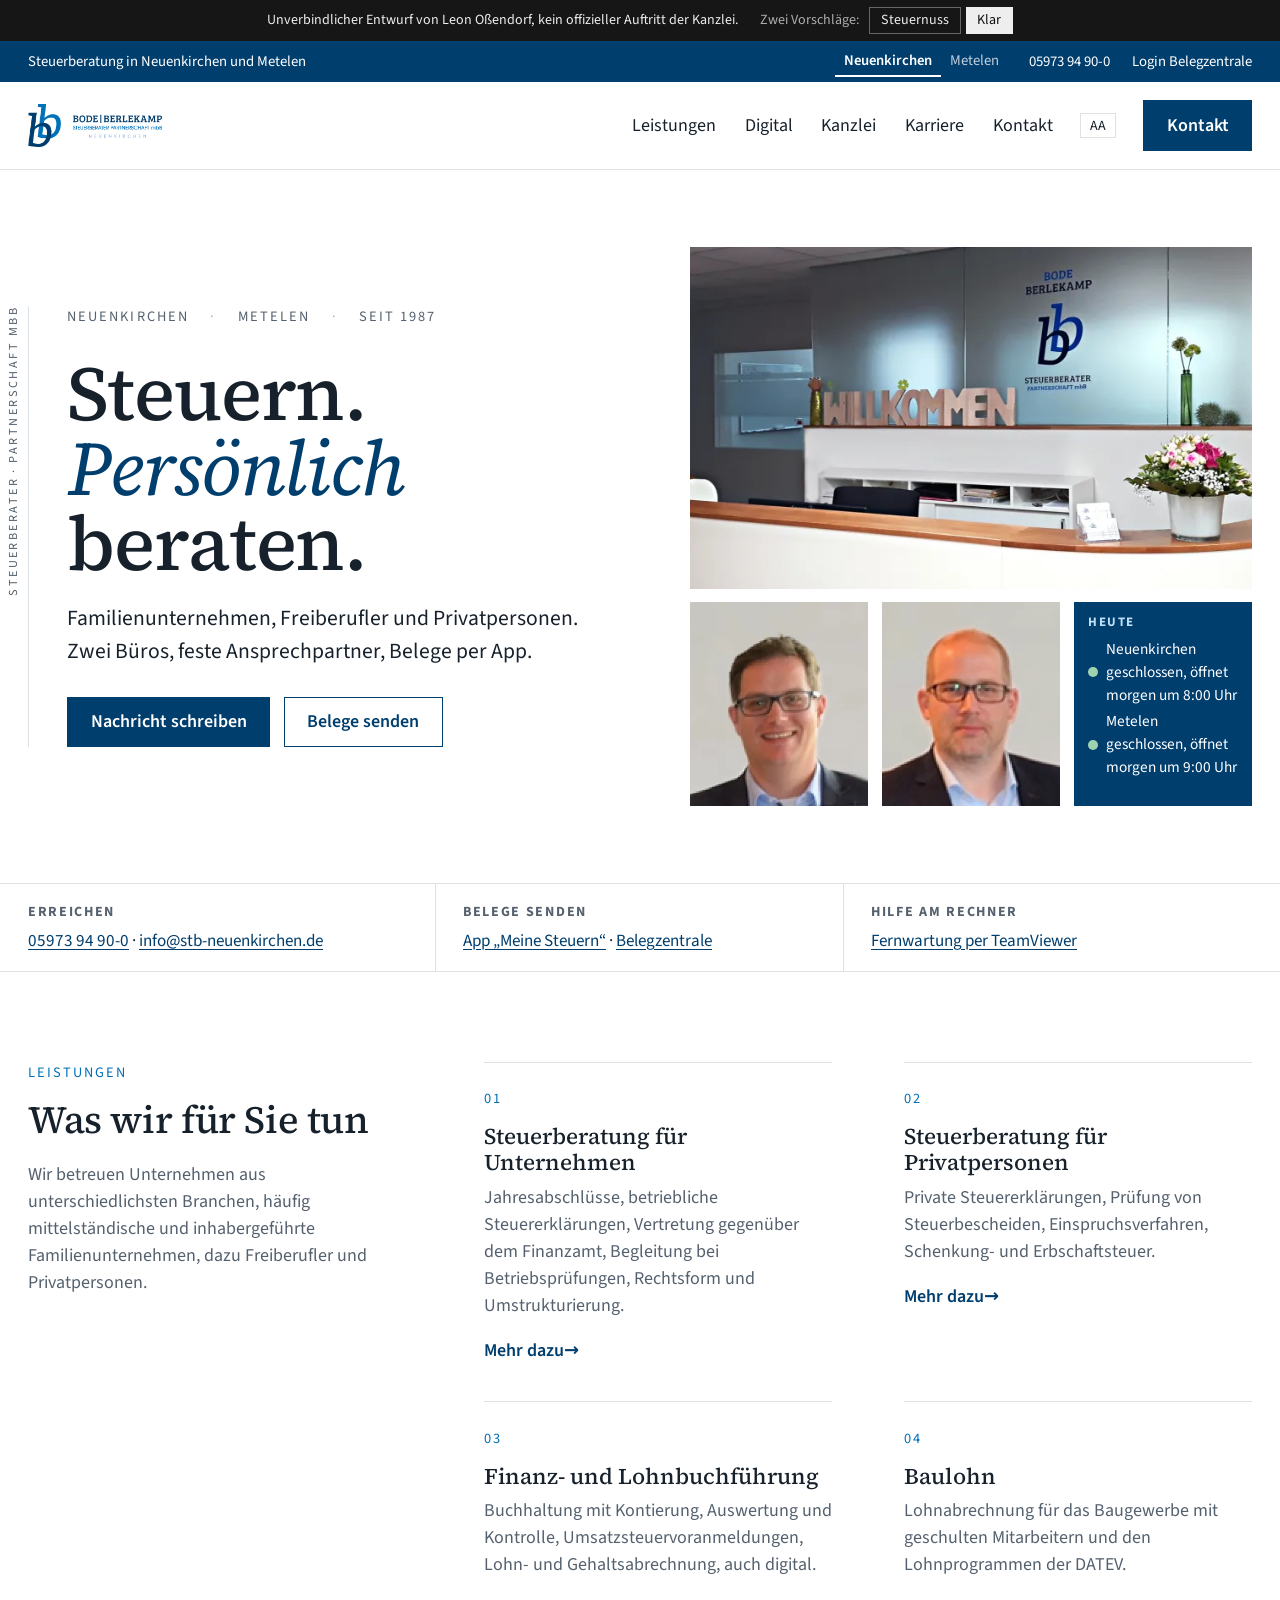
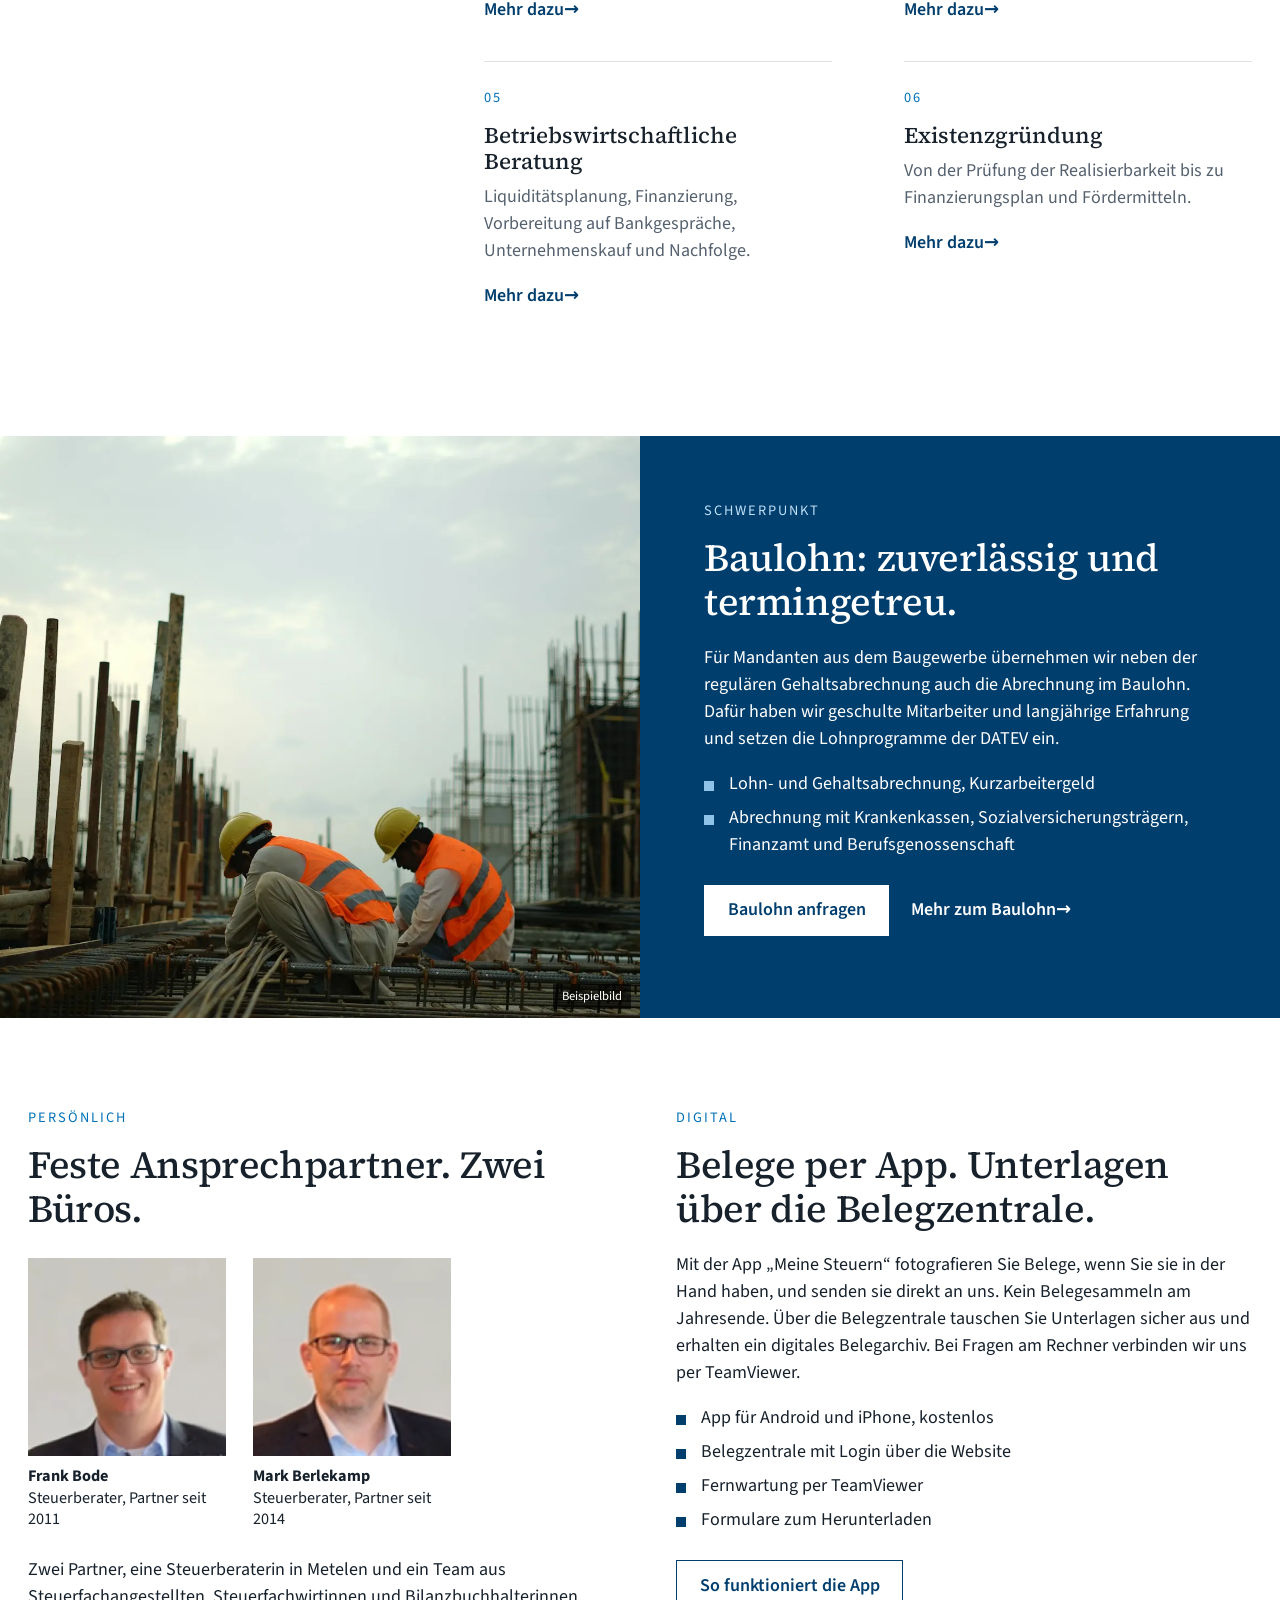
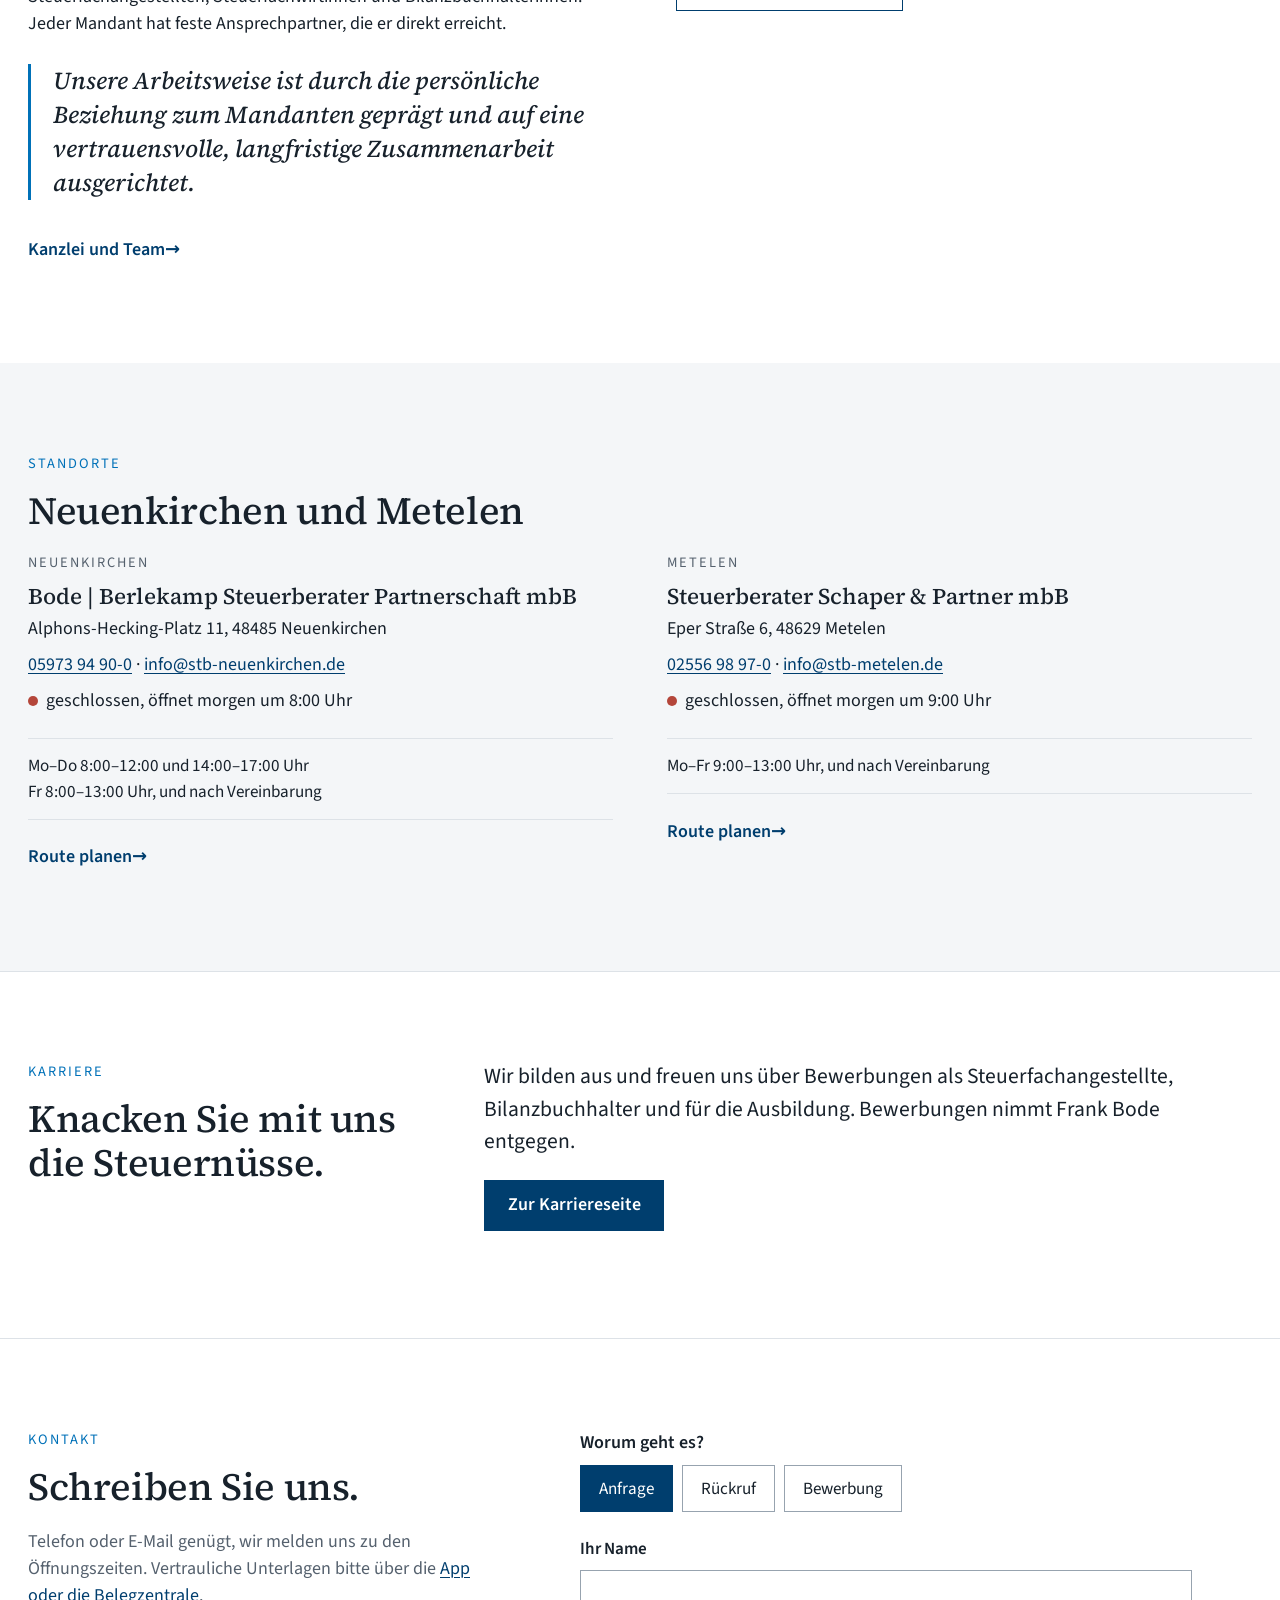
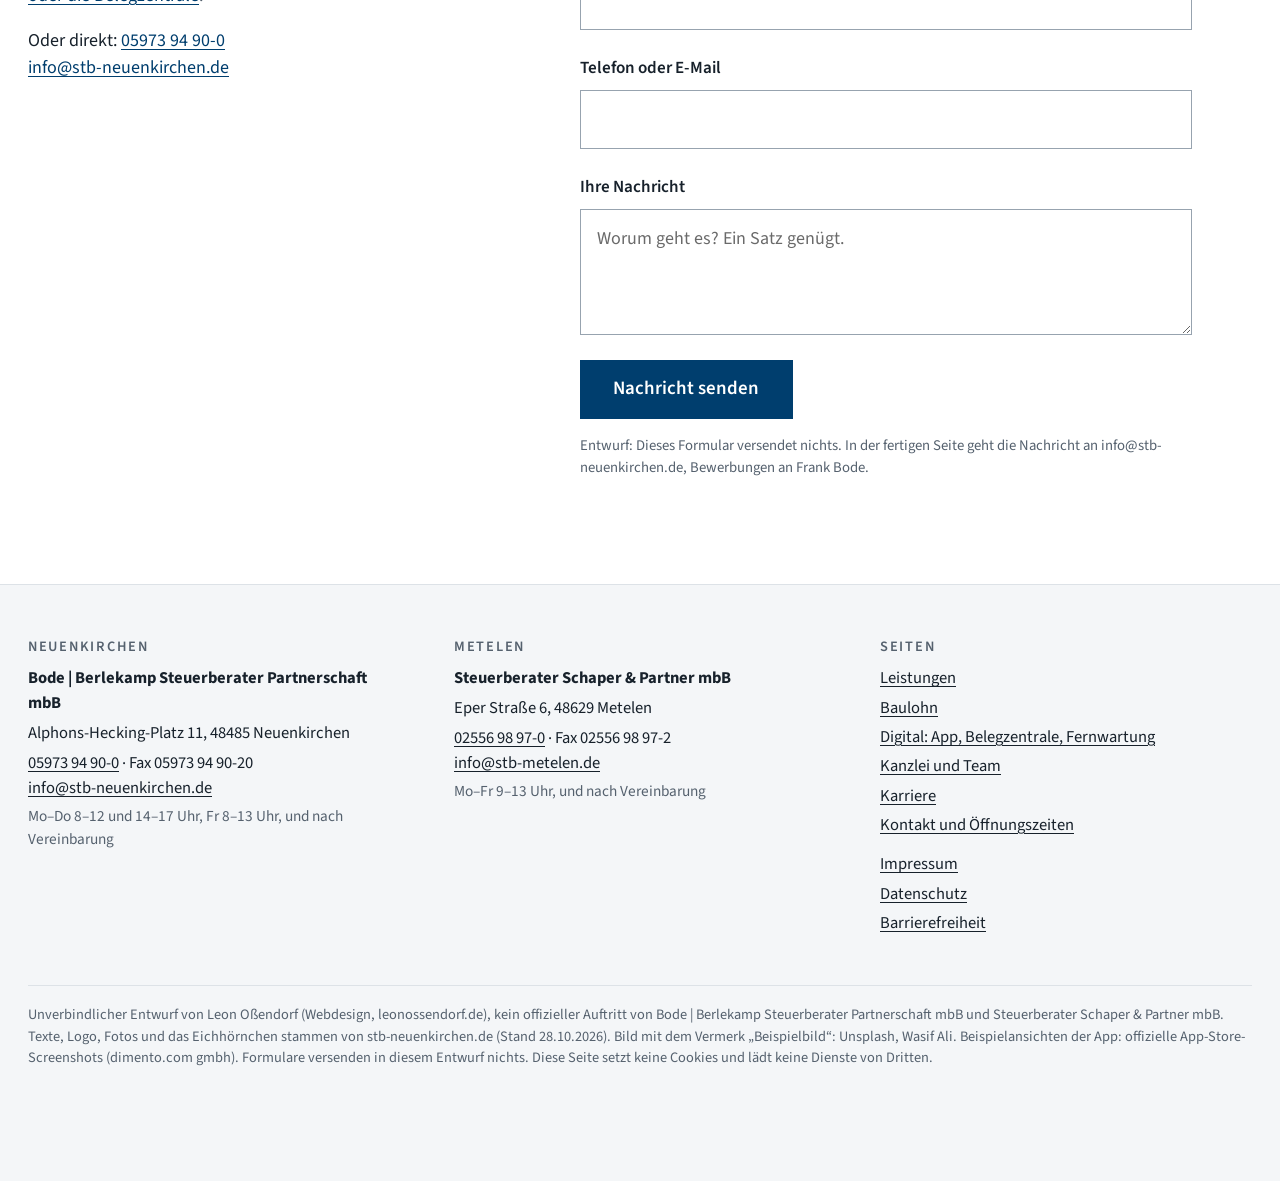
==== commit 59eac538: "Fassung 3: eigener Hero mit Bildkomposition, drei Eichhörnchen-Posen aus dem Original, cleanes Formu" ====
--- a/index.html
+++ b/index.html
@@ -1,5 +1,5 @@
 <!doctype html>
-<html lang="de-DE" data-design="klar" data-standort="neuenkirchen">
+<html lang="de-DE" class="ohne-js" data-design="klar" data-standort="neuenkirchen">
 <head>
 <meta charset="utf-8">
 <meta name="viewport" content="width=device-width, initial-scale=1">
@@ -45,24 +45,28 @@
 </header>
 <main id="inhalt" tabindex="-1">
 
-<section class="hero" aria-labelledby="hero-h"><div class="wrap">
-  <div>
-    <span class="nummer">Steuerberatung · Neuenkirchen und Metelen · seit 1987</span>
-    <h1 id="hero-h"><span data-only="klar">Steuerberatung für Familienunternehmen, Freiberufler und <em>Privatpersonen.</em></span><span data-only="nuss">Wir knacken Ihre <em>Steuernuss.</em></span></h1>
-    <p class="gross"><span data-only="klar">Persönlich im Büro in Neuenkirchen oder Metelen. Digital über App und Belegzentrale. Mit festen Ansprechpartnern, die Sie direkt erreichen.</span><span data-only="nuss">Steuerberatung für Familienunternehmen, Freiberufler und Privatpersonen. Persönlich in Neuenkirchen und Metelen, digital über App und Belegzentrale.</span></p>
-    <div class="knoepfe"><a class="btn" href="kontakt.html">Nachricht schreiben</a><a class="btn btn-zweit" href="digital.html">Belege senden</a></div>
+<section class="hero" aria-labelledby="hero-h"><div class="wrap hero-raster">
+  <div class="hero-text">
+    <p class="hero-kicker"><span>Neuenkirchen</span><span>Metelen</span><span>seit 1987</span></p>
+    <h1 id="hero-h"><span data-only="klar">Steuern. <em>Persönlich</em> beraten.</span><span data-only="nuss">Wir knacken Ihre <em>Steuernuss.</em></span></h1>
+    <p class="hero-satz"><span data-only="klar">Familienunternehmen, Freiberufler und Privatpersonen. Zwei Büros, feste Ansprechpartner, Belege per App.</span><span data-only="nuss">Für Familienunternehmen, Freiberufler und Privatpersonen. Zwei Büros, feste Ansprechpartner, Belege per App.</span></p>
+    <div class="hero-knoepfe"><a class="btn" href="kontakt.html">Nachricht schreiben</a><a class="btn btn-zweit" href="digital.html">Belege senden</a></div>
+    <div data-only="nuss"><picture><source srcset="img/eich-eichel.webp" type="image/webp"><img class="hero-figur eich-hero" src="img/eich-eichel.png" alt="" width="344" height="390" loading="lazy"></picture></div>
   </div>
-  <figure class="hero-bild"><picture><source srcset="img/empfang.webp" type="image/webp"><img src="img/empfang.jpg" alt="Empfang der Kanzlei in Neuenkirchen mit Holzbuchstaben „Willkommen“ und dem Logo an der Wand" width="920" height="404"></picture><figcaption>Empfang am Alphons-Hecking-Platz 11, Neuenkirchen</figcaption></figure>
-</div>
-<div data-only="nuss"><picture><source srcset="img/eichhoernchen.webp" type="image/webp"><img class="hoernchen-hero" src="img/eichhoernchen.png" alt="" width="343" height="317" loading="lazy"></picture></div>
-</section>
+  <div class="hero-bilder">
+    <figure class="b1"><picture><source srcset="img/empfang.webp" type="image/webp"><img src="img/empfang.jpg" alt="Empfang der Kanzlei in Neuenkirchen mit Holzbuchstaben „Willkommen“ und dem Logo an der Wand" width="920" height="404"></picture><figcaption>Empfang, Alphons-Hecking-Platz 11</figcaption></figure>
+    <figure class="b2"><picture><source srcset="img/frank-bode.webp" type="image/webp"><img src="img/frank-bode.jpg" alt="Frank Bode" width="400" height="400"></picture><figcaption>Frank Bode</figcaption></figure>
+    <figure class="b3"><picture><source srcset="img/mark-berlekamp.webp" type="image/webp"><img src="img/mark-berlekamp.jpg" alt="Mark Berlekamp" width="400" height="400"></picture><figcaption>Mark Berlekamp</figcaption></figure>
+    <div class="b4"><strong>Heute</strong><p class="status" data-status="neuenkirchen"><span>Neuenkirchen <span class="status-text">…</span></span></p><p class="status" data-status="metelen"><span>Metelen <span class="status-text">…</span></span></p></div>
+  </div>
+</div></section>
 <div class="infozeile"><div class="wrap">
-  <div class="zelle"><strong>Heute</strong><p class="status" data-status="neuenkirchen"><span>Neuenkirchen: <span class="status-text">…</span></span></p><p class="status" data-status="metelen"><span>Metelen: <span class="status-text">…</span></span></p></div>
-  <div class="zelle"><strong>Erreichen</strong><p><a href="tel:+4959739490" data-tel>05973 94 90-0</a><br><a href="mailto:info@stb-neuenkirchen.de" data-mail>info@stb-neuenkirchen.de</a></p></div>
-  <div class="zelle"><strong>Belege senden</strong><p><a href="digital.html#app">App „Meine Steuern“</a> · <a href="digital.html#login">Belegzentrale</a><br><a href="digital.html#teamviewer">Fernwartung per TeamViewer</a></p></div>
+  <div class="zelle"><strong>Erreichen</strong><p><a href="tel:+4959739490" data-tel>05973 94 90-0</a> · <a href="mailto:info@stb-neuenkirchen.de" data-mail>info@stb-neuenkirchen.de</a></p></div>
+  <div class="zelle"><strong>Belege senden</strong><p><a href="digital.html#app">App „Meine Steuern“</a> · <a href="digital.html#login">Belegzentrale</a></p></div>
+  <div class="zelle"><strong>Hilfe am Rechner</strong><p><a href="digital.html#teamviewer">Fernwartung per TeamViewer</a></p></div>
 </div></div>
 
-<section class="abschnitt" aria-labelledby="leist-h"><div class="wrap">
+<section class="abschnitt ein" aria-labelledby="leist-h"><div class="wrap">
   <div class="spalten-text"><div><span class="nummer">Leistungen</span><h2 id="leist-h"><span data-only="klar">Was wir für Sie tun</span><span data-only="nuss">Welche Steuernuss dürfen wir knacken?</span></h2><p class="leise">Wir betreuen Unternehmen aus unterschiedlichsten Branchen, häufig mittelständische und inhabergeführte Familienunternehmen, dazu Freiberufler und Privatpersonen.</p></div>
   <ul class="liste-leistungen"><li><span class="nummer">01</span><h3>Steuerberatung für Unternehmen</h3><p>Jahresabschlüsse, betriebliche Steuererklärungen, Vertretung gegenüber dem Finanzamt, Begleitung bei Betriebsprüfungen, Rechtsform und Umstrukturierung.</p><a class="link-pfeil" href="leistungen.html#unternehmen">Mehr dazu</a></li><li><span class="nummer">02</span><h3>Steuerberatung für Privatpersonen</h3><p>Private Steuererklärungen, Prüfung von Steuerbescheiden, Einspruchsverfahren, Schenkung- und Erbschaftsteuer.</p><a class="link-pfeil" href="leistungen.html#privat">Mehr dazu</a></li><li><span class="nummer">03</span><h3>Finanz- und Lohnbuchführung</h3><p>Buchhaltung mit Kontierung, Auswertung und Kontrolle, Umsatzsteuervoranmeldungen, Lohn- und Gehaltsabrechnung, auch digital.</p><a class="link-pfeil" href="leistungen.html#buchfuehrung">Mehr dazu</a></li><li><span class="nummer">04</span><h3>Baulohn</h3><p>Lohnabrechnung für das Baugewerbe mit geschulten Mitarbeitern und den Lohnprogrammen der DATEV.</p><a class="link-pfeil" href="leistungen.html#baulohn">Mehr dazu</a></li><li><span class="nummer">05</span><h3>Betriebswirtschaftliche Beratung</h3><p>Liquiditätsplanung, Finanzierung, Vorbereitung auf Bankgespräche, Unternehmenskauf und Nachfolge.</p><a class="link-pfeil" href="leistungen.html#beratung">Mehr dazu</a></li><li><span class="nummer">06</span><h3>Existenzgründung</h3><p>Von der Prüfung der Realisierbarkeit bis zu Finanzierungsplan und Fördermitteln.</p><a class="link-pfeil" href="leistungen.html#gruendung">Mehr dazu</a></li></ul></div>
 </div></section>
@@ -76,7 +80,7 @@
   </div>
 </section>
 
-<section class="abschnitt" aria-labelledby="dp-h"><div class="wrap spalten-2">
+<section class="abschnitt ein digital-figur" aria-labelledby="dp-h"><div class="wrap spalten-2">
   <div><span class="nummer">Persönlich</span><h2 id="dp-h">Feste Ansprechpartner. Zwei Büros.</h2>
     <div class="portraits">
   <figure><picture><source srcset="img/frank-bode.webp" type="image/webp"><img src="img/frank-bode.jpg" alt="Frank Bode" width="400" height="400" loading="lazy"></picture><figcaption><b>Frank Bode</b>Steuerberater, Partner seit 2011</figcaption></figure>
@@ -88,10 +92,10 @@
   <div><span class="nummer">Digital</span><h2>Belege per App. Unterlagen über die Belegzentrale.</h2>
     <p>Mit der App „Meine Steuern“ fotografieren Sie Belege, wenn Sie sie in der Hand haben, und senden sie direkt an uns. Kein Belegesammeln am Jahresende. Über die Belegzentrale tauschen Sie Unterlagen sicher aus und erhalten ein digitales Belegarchiv. Bei Fragen am Rechner verbinden wir uns per TeamViewer.</p>
     <ul class="haken"><li>App für Android und iPhone, kostenlos</li><li>Belegzentrale mit Login über die Website</li><li>Fernwartung per TeamViewer</li><li>Formulare zum Herunterladen</li></ul>
-    <p style="margin-top:1.5rem"><a class="btn btn-zweit" href="digital.html">App laden und einloggen</a></p></div>
-</div></section>
+    <p style="margin-top:1.5rem"><a class="btn btn-zweit" href="digital.html">So funktioniert die App</a></p></div>
+</div><div data-only="nuss"><picture><source srcset="img/eich-sparschwein.webp" type="image/webp"><img class="hero-figur eich-digital" src="img/eich-sparschwein.png" alt="" width="280" height="317" loading="lazy"></picture></div></section>
 
-<section class="abschnitt abschnitt-flaeche" aria-labelledby="orte-h"><div class="wrap">
+<section class="abschnitt abschnitt-flaeche ein" aria-labelledby="orte-h"><div class="wrap">
   <span class="nummer">Standorte</span><h2 id="orte-h">Neuenkirchen und Metelen</h2>
   <div class="standorte">
   <div class="standort"><span class="ort">Neuenkirchen</span><h3>Bode | Berlekamp Steuerberater Partnerschaft mbB</h3><address><p>Alphons-Hecking-Platz 11, 48485 Neuenkirchen</p><p><a href="tel:+4959739490">05973 94 90-0</a> · <a href="mailto:info@stb-neuenkirchen.de">info@stb-neuenkirchen.de</a></p></address><p class="status" data-status="neuenkirchen"><span class="status-text">…</span></p><p class="zeiten">Mo–Do 8:00–12:00 und 14:00–17:00 Uhr<br>Fr 8:00–13:00 Uhr, und nach Vereinbarung</p><a class="link-pfeil" href="https://www.google.com/maps/dir/?api=1&destination=Alphons-Hecking-Platz+11,+48485+Neuenkirchen" rel="noopener">Route planen</a></div>
@@ -99,44 +103,27 @@
 </div>
 </div></section>
 
-<section class="abschnitt karriere" aria-labelledby="job-h"><div class="wrap spalten-text">
+<section class="abschnitt karriere ein" aria-labelledby="job-h"><div class="wrap spalten-text">
   <div><span class="nummer">Karriere</span><h2 id="job-h">Knacken Sie mit uns die Steuernüsse.</h2></div>
   <div><p class="gross">Wir bilden aus und freuen uns über Bewerbungen als Steuerfachangestellte, Bilanzbuchhalter und für die Ausbildung. Bewerbungen nimmt Frank Bode entgegen.</p><p><a class="btn" href="karriere.html">Zur Karriereseite</a></p></div>
-</div><div data-only="nuss"><picture><source srcset="img/eichhoernchen.webp" type="image/webp"><img class="hoernchen-karriere" src="img/eichhoernchen.png" alt="" width="343" height="317" loading="lazy"></picture></div></section>
+</div><div data-only="nuss"><picture><source srcset="img/eich-megafon.webp" type="image/webp"><img class="hero-figur hoernchen-karriere" src="img/eich-megafon.png" alt="" width="357" height="298" loading="lazy"></picture></div></section>
 
-<section class="abschnitt" id="kontakt" aria-labelledby="kontakt-h"><div class="wrap kompakt">
-  <div><span class="nummer">Kontakt</span><h2 id="kontakt-h">Schreiben Sie uns.</h2><p class="leise">Pflicht ist nur ein Rückweg: Telefon oder E-Mail. Alles andere ist freiwillig. Vertrauliche Unterlagen bitte nicht hier, sondern über die <a href="digital.html">App oder die Belegzentrale</a>.</p><p>Oder direkt: <a href="tel:+4959739490" data-tel>05973 94 90-0</a><br><a href="mailto:info@stb-neuenkirchen.de" data-mail>info@stb-neuenkirchen.de</a></p></div>
-  <form class="formular" data-demo novalidate>
+<section class="abschnitt ein" id="kontakt" aria-labelledby="kontakt-h"><div class="wrap kompakt">
+  <div><span class="nummer">Kontakt</span><h2 id="kontakt-h">Schreiben Sie uns.</h2><p class="leise">Telefon oder E-Mail genügt, wir melden uns zu den Öffnungszeiten. Vertrauliche Unterlagen bitte über die <a href="digital.html">App oder die Belegzentrale</a>.</p><p>Oder direkt: <a href="tel:+4959739490" data-tel>05973 94 90-0</a><br><a href="mailto:info@stb-neuenkirchen.de" data-mail>info@stb-neuenkirchen.de</a></p></div>
+  <form class="formular f3" data-demo novalidate>
     <fieldset><legend>Worum geht es?</legend>
-      <div class="wahl">
-        <label><input type="radio" name="thema" value="mandant"> Mandant werden</label>
-        <label><input type="radio" name="thema" value="frage"> Frage als Mandant</label>
-        <label><input type="radio" name="thema" value="rueckruf"> Rückruf</label>
-        <label><input type="radio" name="thema" value="baulohn"> Baulohn</label>
-        <label><input type="radio" name="thema" value="bewerbung"> Bewerbung</label>
-      </div>
-    </fieldset>
-    <fieldset data-zeig="mandant baulohn"><legend>Ich bin …</legend>
-      <div class="wahl"><label><input type="radio" name="art" value="unternehmen"> Unternehmen</label><label><input type="radio" name="art" value="freiberufler"> Freiberufler</label><label><input type="radio" name="art" value="privat"> Privatperson</label></div>
+      <div class="wahl"><label><input type="radio" name="thema" value="anfrage" checked> Anfrage</label><label><input type="radio" name="thema" value="rueckruf"> Rückruf</label><label><input type="radio" name="thema" value="bewerbung"> Bewerbung</label></div>
     </fieldset>
     <fieldset data-zeig="bewerbung"><legend>Ich bewerbe mich als …</legend>
       <div class="wahl"><label><input type="radio" name="stelle" value="stfa"> Steuerfachangestellte/r</label><label><input type="radio" name="stelle" value="bibu"> Bilanzbuchhalter/in</label><label><input type="radio" name="stelle" value="azubi"> Auszubildende/r</label><label><input type="radio" name="stelle" value="initiativ"> Initiativ</label></div>
     </fieldset>
-    <div class="feldzeile" data-zeig="baulohn"><label for="f-beschaeftigte">Wie viele Beschäftigte rechnen Sie ab? (Angabe optional)</label><div class="schieber"><input type="range" id="f-beschaeftigte" name="beschaeftigte" min="1" max="100" value="12"><output for="f-beschaeftigte">12</output></div></div>
-    <fieldset data-zeig="mandant frage rueckruf baulohn"><legend>Welcher Standort passt Ihnen? (Angabe optional)</legend>
-      <div class="wahl"><label><input type="radio" name="standort" value="neuenkirchen"> Neuenkirchen</label><label><input type="radio" name="standort" value="metelen"> Metelen</label><label><input type="radio" name="standort" value="egal"> Egal</label></div>
-    </fieldset>
     <fieldset data-zeig="rueckruf"><legend>Wann passt der Rückruf?</legend>
       <div class="wahl"><label><input type="radio" name="zeit" value="vormittags"> Vormittags</label><label><input type="radio" name="zeit" value="nachmittags"> Nachmittags</label><label><input type="radio" name="zeit" value="egal"> Egal</label></div>
     </fieldset>
-    <div class="feldzeile"><label for="f-name">Name (Angabe optional)</label><input id="f-name" name="name" type="text" autocomplete="name"></div>
-    <div class="zwei">
-      <div class="feldzeile"><label for="f-tel">Telefon</label><input id="f-tel" name="telefon" type="tel" autocomplete="tel" inputmode="tel"><span class="hinweis">Telefon oder E-Mail, eins reicht.</span></div>
-      <div class="feldzeile"><label for="f-mail">E-Mail</label><input id="f-mail" name="email" type="email" autocomplete="email"></div>
-    </div>
-    <div class="feldzeile" data-zeig="bewerbung"><label for="f-start">Frühester Start (Angabe optional)</label><input id="f-start" name="start" type="text" placeholder="z. B. 1. August 2027"></div>
-    <div class="feldzeile" data-zeig="bewerbung"><label for="f-cv">Lebenslauf anhängen (Angabe optional)</label><input id="f-cv" name="lebenslauf" type="file" accept=".pdf,.jpg,.png"></div>
-    <div class="feldzeile"><label for="f-text">Ihre Nachricht (Angabe optional)</label><textarea id="f-text" name="nachricht"></textarea></div>
+    <div class="feldzeile"><label for="f-name">Ihr Name</label><input id="f-name" name="name" type="text" autocomplete="name"></div>
+    <div class="feldzeile"><label for="f-kontakt">Telefon oder E-Mail</label><input id="f-kontakt" name="kontakt" type="text" autocomplete="on" inputmode="email" required></div>
+    <div class="feldzeile"><label for="f-text">Ihre Nachricht</label><textarea id="f-text" name="nachricht" placeholder="Worum geht es? Ein Satz genügt."></textarea></div>
+    <div class="feldzeile" data-zeig="bewerbung"><label for="f-cv">Lebenslauf (Angabe optional)</label><input id="f-cv" name="lebenslauf" type="file" accept=".pdf,.jpg,.png"></div>
     <p class="fehler" role="alert" hidden></p>
     <button class="btn" type="submit">Nachricht senden</button>
     <p class="demo-hinweis">Entwurf: Dieses Formular versendet nichts. In der fertigen Seite geht die Nachricht an info@stb-neuenkirchen.de, Bewerbungen an Frank Bode.</p>
@@ -150,7 +137,7 @@
     <div><h2>Metelen</h2><address><p><strong>Steuerberater Schaper &amp; Partner mbB</strong></p><p>Eper Straße 6, 48629 Metelen</p><p><a href="tel:+4925569897">02556 98 97-0</a> · Fax 02556 98 97-2<br><a href="mailto:info@stb-metelen.de">info@stb-metelen.de</a></p></address><p class="klein leise">Mo–Fr 9–13 Uhr, und nach Vereinbarung</p></div>
     <div><h2>Seiten</h2><ul><li><a href="leistungen.html">Leistungen</a></li><li><a href="leistungen.html#baulohn">Baulohn</a></li><li><a href="digital.html">Digital: App, Belegzentrale, Fernwartung</a></li><li><a href="kanzlei.html">Kanzlei und Team</a></li><li><a href="karriere.html">Karriere</a></li><li><a href="kontakt.html">Kontakt und Öffnungszeiten</a></li></ul><ul style="margin-top:.8rem"><li><a href="impressum.html">Impressum</a></li><li><a href="datenschutz.html">Datenschutz</a></li><li><a href="barrierefreiheit.html">Barrierefreiheit</a></li></ul></div>
   </div>
-  <div class="entwurf-hinweis"><p>Unverbindlicher Entwurf von Leon Oßendorf (Webdesign, leonossendorf.de), kein offizieller Auftritt von Bode | Berlekamp Steuerberater Partnerschaft mbB und Steuerberater Schaper &amp; Partner mbB. Texte, Logo, Fotos und das Eichhörnchen stammen von stb-neuenkirchen.de (Stand 28.10.2026). Bild mit dem Vermerk „Beispielbild“: Unsplash, Wasif Ali. Formulare versenden in diesem Entwurf nichts. Diese Seite setzt keine Cookies und lädt keine Dienste von Dritten.</p></div>
+  <div class="entwurf-hinweis"><p>Unverbindlicher Entwurf von Leon Oßendorf (Webdesign, leonossendorf.de), kein offizieller Auftritt von Bode | Berlekamp Steuerberater Partnerschaft mbB und Steuerberater Schaper &amp; Partner mbB. Texte, Logo, Fotos und das Eichhörnchen stammen von stb-neuenkirchen.de (Stand 28.10.2026). Bild mit dem Vermerk „Beispielbild“: Unsplash, Wasif Ali. Beispielansichten der App: offizielle App-Store-Screenshots (dimento.com gmbh). Formulare versenden in diesem Entwurf nichts. Diese Seite setzt keine Cookies und lädt keine Dienste von Dritten.</p></div>
 </div></footer>
 <nav class="daumen" aria-label="Schnellkontakt"><a class="btn" href="tel:+4959739490" data-tel>05973 94 90-0</a><a class="btn btn-zweit" href="kontakt.html">Nachricht</a></nav>
 <script src="js/main.js"></script>
--- a/css/base.css
+++ b/css/base.css
@@ -219,3 +219,76 @@
 .faq summary{cursor:pointer;font-weight:600;padding:.2rem 0}
 .faq p{margin:.6rem 0 0}
 .label{display:inline-block;font-size:.78rem;letter-spacing:.1em;text-transform:uppercase;padding:.2rem .5rem;border:1px solid var(--rand-stark);color:var(--text-leise)}
+
+/* ===== Fassung 3: Hero-Komposition, Animationen, Formular, Anleitung ===== */
+.hero{position:relative;overflow:hidden}
+.hero-raster{display:grid;grid-template-columns:minmax(0,7fr) minmax(0,5fr);gap:2rem 4rem;align-items:end}
+@media (max-width:900px){.hero-raster{grid-template-columns:1fr}}
+.hero-kicker{display:flex;gap:1.2rem;flex-wrap:wrap;font-size:.8rem;letter-spacing:.14em;text-transform:uppercase;color:var(--text-leise);margin:0 0 1.6rem}
+.hero-kicker span+span::before{content:"·";margin-right:1.2rem;opacity:.5}
+.hero h1{font-size:clamp(2.4rem,6vw,5rem);line-height:.98;margin:0 0 1.2rem;hyphens:manual;max-width:12ch}
+.hero-satz{font-size:1.2rem;max-width:30rem;margin-bottom:1.6rem}
+.hero-knoepfe{display:flex;flex-wrap:wrap;gap:.75rem}
+.hero-bilder{position:relative;display:grid;grid-template-columns:repeat(6,1fr);grid-template-rows:auto auto;gap:.75rem}
+.hero-bilder figure{margin:0;position:relative;overflow:hidden}
+.hero-bilder img{width:100%;height:100%;object-fit:cover;transition:transform .6s ease}
+.hero-bilder figure:hover img{transform:scale(1.03)}
+.hero-bilder .b1{grid-column:1/-1;grid-row:1}
+.hero-bilder .b1 img{aspect-ratio:16/9}
+.hero-bilder .b2{grid-column:1/3;grid-row:2}
+.hero-bilder .b3{grid-column:3/5;grid-row:2}
+.hero-bilder .b2 img,.hero-bilder .b3 img{aspect-ratio:1;object-position:50% 35%}
+.hero-bilder figcaption{font-size:.72rem;letter-spacing:.06em;text-transform:uppercase;color:var(--text-leise);margin-top:.35rem}
+.hero-bilder .b4{grid-column:5/-1;grid-row:2;font-size:.85rem;padding:.6rem .8rem;border-left:2px solid var(--akzent)}
+.hero-bilder .b4 strong{display:block;font-size:.72rem;letter-spacing:.12em;text-transform:uppercase;color:var(--text-leise);margin-bottom:.3rem}
+.hero-bilder .b4 p{margin:0 0 .25em}
+@media (max-width:560px){.hero-bilder .b2{grid-column:1/4}.hero-bilder .b3{grid-column:4/7}.hero-bilder .b4{grid-column:1/-1;grid-row:3}}
+.hero-figur{position:absolute;bottom:0;pointer-events:none}
+
+/* Animationen: sanftes Einblenden beim Scrollen, Hover, Übergänge */
+.ein{opacity:0;transform:translateY(14px);transition:opacity .5s ease,transform .5s ease}
+.ein.sichtbar{opacity:1;transform:none}
+.ein-2{transition-delay:.12s}.ein-3{transition-delay:.24s}.ein-4{transition-delay:.36s}
+html.ohne-js .ein{opacity:1;transform:none}
+.btn,.link-pfeil,.nav a,.wahl label,.team-filter button{transition:background-color .2s ease,color .2s ease,border-color .2s ease,transform .25s ease,box-shadow .25s ease}
+.btn:hover{transform:translateY(-1px)}
+.link-pfeil::after{display:inline-block;transition:transform .25s ease}
+.link-pfeil:hover::after{transform:translateX(4px)}
+@keyframes hero-auf{from{opacity:0;transform:translateY(18px)}to{opacity:1;transform:none}}
+.hero-text > *{animation:hero-auf .6s ease both}
+.hero-text > *:nth-child(2){animation-delay:.1s}.hero-text > *:nth-child(3){animation-delay:.2s}.hero-text > *:nth-child(4){animation-delay:.3s}
+.hero-bilder > *{animation:hero-auf .7s ease both;animation-delay:.25s}
+.hero-bilder > *:nth-child(2){animation-delay:.4s}.hero-bilder > *:nth-child(3){animation-delay:.5s}.hero-bilder > *:nth-child(4){animation-delay:.6s}
+.hero-figur{animation:hero-auf .8s ease .5s both}
+.hero-text > [data-only],.hero-text > picture{animation:none}
+@media (prefers-reduced-motion:reduce){.ein{opacity:1;transform:none;transition:none}.hero-text > *,.hero-bilder > *,.hero-figur{animation:none}.hero-bilder figure:hover img{transform:none}}
+
+/* Formular, Fassung 3: wenige Felder, Beschriftung über dem Feld, deutlicher Knopf */
+.f3{max-width:34rem}
+.f3 .feldzeile{margin-bottom:1.4rem}
+.f3 .feldzeile label{font-weight:600;font-size:.95rem;margin-bottom:.2rem}
+.f3 .feldzeile input,.f3 .feldzeile textarea{padding:.85rem .9rem;border:1.5px solid var(--rand-stark);background:#fff;color:#111;font-size:1rem}
+.f3 .feldzeile input:focus,.f3 .feldzeile textarea:focus{border-color:var(--akzent);outline:3px solid var(--fokus);outline-offset:2px}
+.f3 .wahl{gap:.5rem}
+.f3 .wahl label{padding:.55rem 1rem;font-size:.95rem}
+.f3 .btn{padding:.95rem 1.8rem;font-size:1.05rem;width:100%;justify-content:center}
+@media (min-width:600px){.f3 .btn{width:auto}}
+.f3 .demo-hinweis{margin-top:.9rem}
+.erfolg{max-width:34rem;padding:1rem 0;display:grid;gap:.6rem}
+.erfolg .haken-gross{width:3.2rem;height:3.2rem;border-radius:50%;background:var(--gruen);display:grid;place-items:center;color:#fff;margin-bottom:.4rem;animation:hero-auf .5s ease both}
+.erfolg h3{margin:0}
+.erfolg p{margin:0}
+.erfolg .weiter{margin-top:1rem;display:flex;gap:.75rem;flex-wrap:wrap;align-items:center}
+
+/* Schritt-für-Schritt-Anleitung */
+.schritte{list-style:none;margin:0;padding:0}
+.schritte li{display:grid;grid-template-columns:minmax(0,1fr) 11rem;gap:1.5rem 3rem;align-items:center;padding:2rem 0;border-top:1px solid var(--rand)}
+.schritte li:last-child{border-bottom:1px solid var(--rand)}
+.schritte .nr{display:block;font-size:2.4rem;line-height:1;font-weight:700;color:var(--akzent);margin-bottom:.4rem}
+.schritte h3{margin-bottom:.3em}
+.schritte p{margin:0 0 .5em}
+.schritte figure{margin:0}
+.schritte img{width:100%;border:1px solid var(--rand)}
+.schritte figcaption{font-size:.72rem;color:var(--text-leise);margin-top:.35rem}
+@media (max-width:640px){.schritte li{grid-template-columns:1fr}.schritte figure{max-width:13rem}}
+.anleitung-quelle{font-size:.78rem;color:var(--text-leise);margin-top:1rem}
--- a/css/klar.css
+++ b/css/klar.css
@@ -26,3 +26,17 @@
 [data-design="klar"] .zitat{font-style:italic;border-left-color:var(--akzent-2)}
 [data-design="klar"] .fuss{background:var(--flaeche)}
 [data-design="klar"] .karriere{border-top:1px solid var(--rand);border-bottom:1px solid var(--rand)}
+
+/* Fassung 3 */
+[data-design="klar"] .hero{background:var(--grund);padding-block:clamp(2.5rem,6vw,5rem) 0}
+[data-design="klar"] .hero-raster{padding-bottom:clamp(2.5rem,6vw,5rem)}
+[data-design="klar"] .hero h1{font-weight:500}
+[data-design="klar"] .hero h1 em{font-style:italic;font-weight:400;color:var(--akzent)}
+[data-design="klar"] .hero-text{border-left:1px solid var(--rand);padding-left:clamp(1rem,3vw,2.5rem);position:relative}
+[data-design="klar"] .hero-text::before{content:"Steuerberater · Partnerschaft mbB";position:absolute;left:-1.4rem;top:0;writing-mode:vertical-rl;transform:rotate(180deg);font-size:.68rem;letter-spacing:.2em;text-transform:uppercase;color:var(--text-leise);white-space:nowrap}
+@media (max-width:900px){[data-design="klar"] .hero-text{border-left:0;padding-left:0}[data-design="klar"] .hero-text::before{display:none}}
+[data-design="klar"] .hero-bilder .b4{background:var(--akzent);color:#fff;border-left:0}
+[data-design="klar"] .hero-bilder .b4 strong{color:#bfe0f7}
+[data-design="klar"] .hero-bilder .b4 .status::before{background:#9fd3b0}
+[data-design="klar"] .f3 .wahl label:has(input:checked){background:var(--akzent);border-color:var(--akzent);color:#fff}
+[data-design="klar"] .schritte .nr{font-family:var(--serif)}
--- a/css/nuss.css
+++ b/css/nuss.css
@@ -32,3 +32,23 @@
 [data-design="nuss"] .hoernchen-karriere{position:absolute;right:1rem;bottom:0;width:clamp(8rem,15vw,12rem);pointer-events:none}
 @media (max-width:760px){[data-design="nuss"] .karriere .wrap{padding-right:0;padding-bottom:8rem}[data-design="nuss"] .hoernchen-karriere{width:7rem;right:.5rem}}
 [data-design="nuss"] .fuss{background:var(--flaeche)}
+
+/* Fassung 3 */
+[data-design="nuss"] .hero{background:var(--flaeche);padding-block:clamp(2.5rem,6vw,5rem) 0}
+[data-design="nuss"] .hero-raster{padding-bottom:clamp(2.5rem,6vw,5rem);grid-template-columns:minmax(0,6fr) minmax(0,5fr)}
+@media (max-width:900px){[data-design="nuss"] .hero-raster{grid-template-columns:1fr}}
+[data-design="nuss"] .hero-text{position:relative;padding-bottom:clamp(1rem,6vw,5rem);padding-right:clamp(8rem,17vw,13.5rem)}
+[data-design="nuss"] .hero h1 em{font-style:normal;color:var(--akzent);display:inline-block;border-bottom:.12em solid var(--akzent-2);line-height:1.05}
+[data-design="nuss"] .hero .eich-hero{position:absolute;right:0;bottom:0;width:clamp(8rem,16vw,13rem);pointer-events:none}
+@media (max-width:900px){[data-design="nuss"] .hero .eich-hero{right:0;width:7.5rem}[data-design="nuss"] .hero-text{padding-right:0;padding-bottom:9.5rem}}
+[data-design="nuss"] .hero-bilder .b1 img{outline:.6rem solid #fff;outline-offset:-.6rem}
+[data-design="nuss"] .hero-bilder .b4{background:var(--akzent-2);color:#fff;border-left:0}
+[data-design="nuss"] .hero-bilder .b4 strong{color:#f0d3b0}
+[data-design="nuss"] .hero-bilder .b4 .status::before{background:#c9e0a0}
+[data-design="nuss"] .digital-figur{position:relative;overflow:hidden;padding-bottom:0}
+[data-design="nuss"] .digital-figur .wrap{position:relative;padding-bottom:clamp(3rem,7vw,6rem)}
+[data-design="nuss"] .eich-digital{position:absolute;right:0;bottom:0;width:clamp(7rem,13vw,10rem);pointer-events:none}
+[data-design="nuss"] .digital-figur .spalten-2 > div:last-child{padding-right:min(26%,11rem)}
+@media (max-width:860px){[data-design="nuss"] .digital-figur .spalten-2 > div:last-child{padding-right:0;padding-bottom:7rem}[data-design="nuss"] .eich-digital{width:7rem}}
+[data-design="nuss"] .f3 .wahl label:has(input:checked){background:var(--akzent-2);border-color:var(--akzent-2);color:#fff}
+[data-design="nuss"] .schritte .nr{font-family:var(--slab)}
